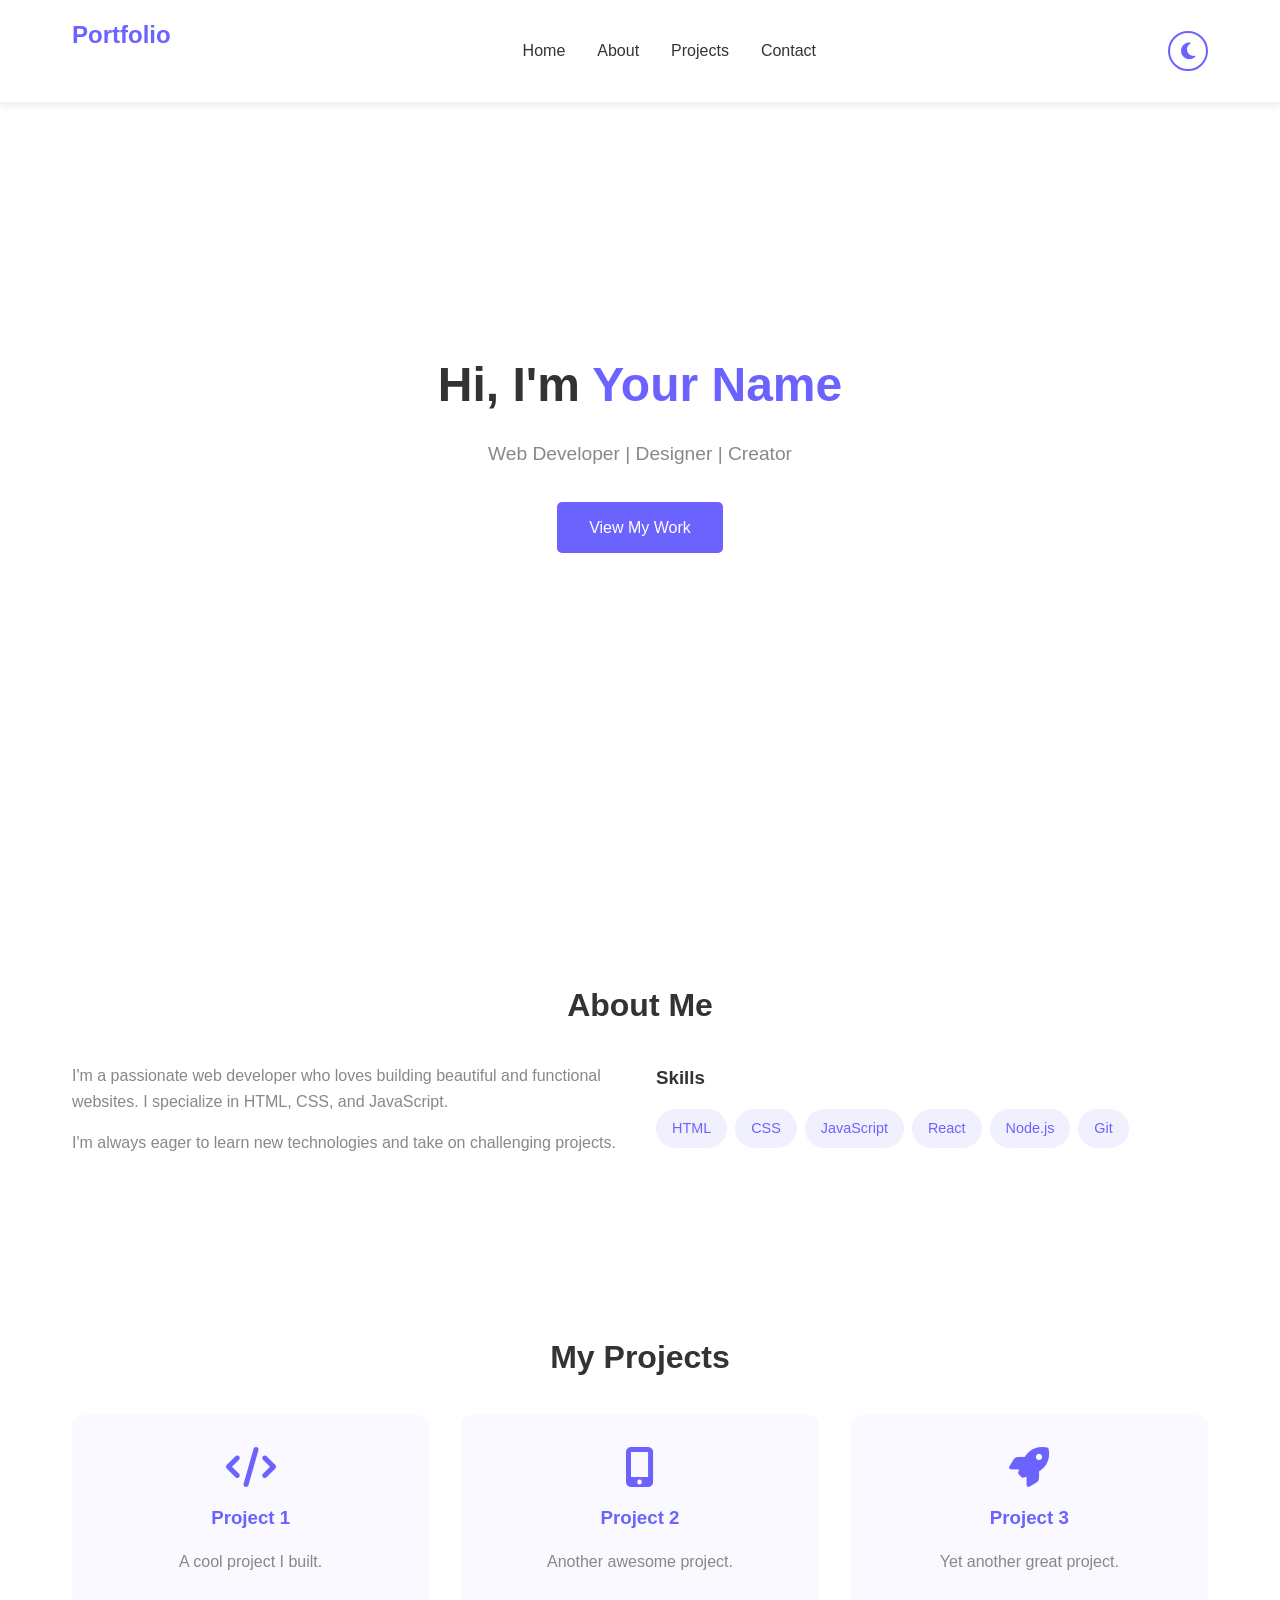
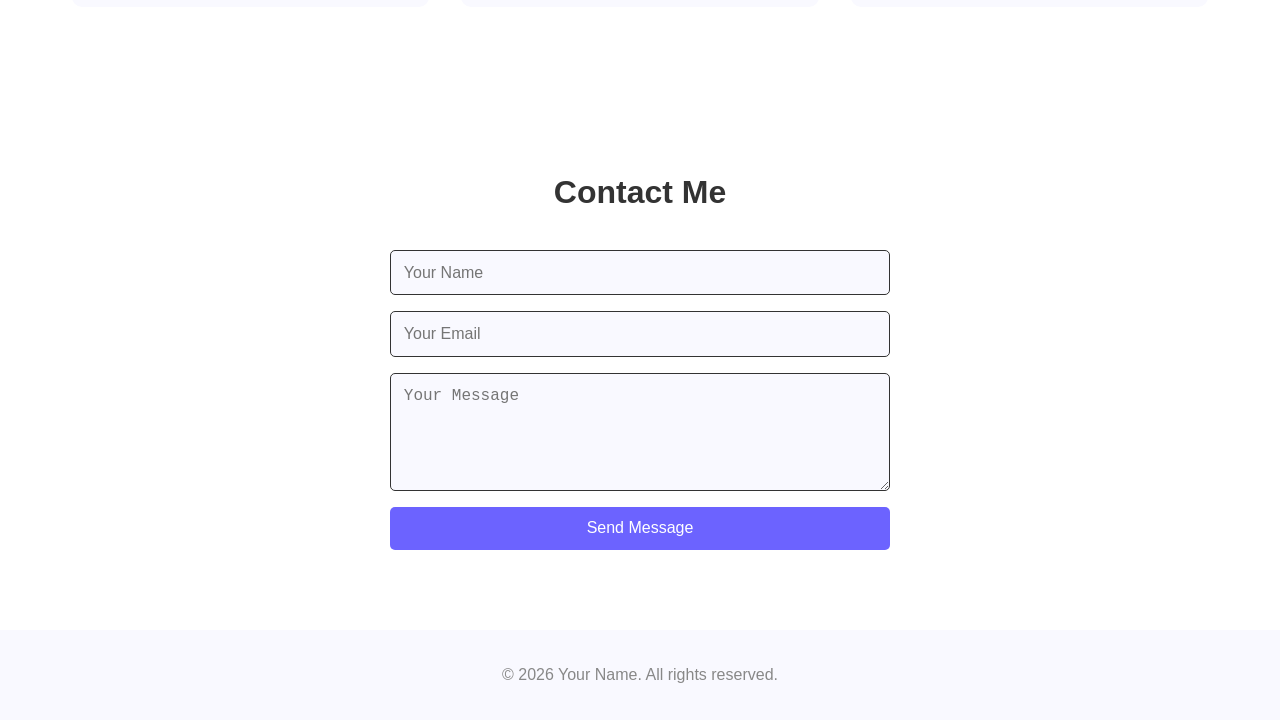
==== index.html @ 7c06d0ae "upgrade: dark mode, animations, modern UI" ====
<!DOCTYPE html>
<html lang="en">
<head>
  <meta charset="UTF-8">
  <meta name="viewport" content="width=device-width, initial-scale=1.0">
  <title>Portfolio</title>
  <link rel="stylesheet" href="style.css">
  <link rel="stylesheet" href="https://cdnjs.cloudflare.com/ajax/libs/font-awesome/6.5.1/css/all.min.css">
</head>
<body>
  <header>
    <nav>
      <h2 class="logo">Portfolio</h2>
      <ul class="nav-links">
        <li><a href="#home">Home</a></li>
        <li><a href="#about">About</a></li>
        <li><a href="#projects">Projects</a></li>
        <li><a href="#contact">Contact</a></li>
      </ul>
      <button id="theme-toggle" class="theme-btn"><i class="fas fa-moon"></i></button>
    </nav>
  </header>

  <section id="home" class="hero reveal">
    <div class="hero-content">
      <h1>Hi, I'm <span class="highlight">Your Name</span></h1>
      <p>Web Developer | Designer | Creator</p>
      <a href="#projects" class="btn">View My Work</a>
    </div>
  </section>

  <section id="about" class="about reveal">
    <h2>About Me</h2>
    <div class="about-content">
      <div class="about-text">
        <p>I'm a passionate web developer who loves building beautiful and functional websites. I specialize in HTML, CSS, and JavaScript.</p>
        <p>I'm always eager to learn new technologies and take on challenging projects.</p>
      </div>
      <div class="skills">
        <h3>Skills</h3>
        <div class="skill-tags">
          <span>HTML</span>
          <span>CSS</span>
          <span>JavaScript</span>
          <span>React</span>
          <span>Node.js</span>
          <span>Git</span>
        </div>
      </div>
    </div>
  </section>

  <section id="projects" class="projects reveal">
    <h2>My Projects</h2>
    <div class="project-grid">
      <div class="project-card reveal">
        <i class="fas fa-code project-icon"></i>
        <h3>Project 1</h3>
        <p>A cool project I built.</p>
      </div>
      <div class="project-card reveal">
        <i class="fas fa-mobile-alt project-icon"></i>
        <h3>Project 2</h3>
        <p>Another awesome project.</p>
      </div>
      <div class="project-card reveal">
        <i class="fas fa-rocket project-icon"></i>
        <h3>Project 3</h3>
        <p>Yet another great project.</p>
      </div>
    </div>
  </section>

  <section id="contact" class="contact reveal">
    <h2>Contact Me</h2>
    <form id="contact-form">
      <input type="text" placeholder="Your Name" required>
      <input type="email" placeholder="Your Email" required>
      <textarea placeholder="Your Message" rows="5" required></textarea>
      <button type="submit" class="btn">Send Message</button>
    </form>
  </section>

  <footer>
    <p>&copy; 2026 Your Name. All rights reserved.</p>
  </footer>

  <script src="script.js"></script>
</body>
</html>
---- style.css ----
* {
  margin: 0;
  padding: 0;
  box-sizing: border-box;
}

:root {
  --bg: #ffffff;
  --text: #333;
  --card: #f9f9ff;
  --nav-bg: #ffffff;
  --shadow: rgba(0,0,0,0.1);
  --tag-bg: #f0f0ff;
}

[data-theme="dark"] {
  --bg: #0f0f1a;
  --text: #e0e0e0;
  --card: #1a1a2e;
  --nav-bg: #1a1a2e;
  --shadow: rgba(0,0,0,0.4);
  --tag-bg: #2a2a4a;
}

html {
  scroll-behavior: smooth;
}

body {
  font-family: -apple-system, BlinkMacSystemFont, 'Segoe UI', Roboto, sans-serif;
  line-height: 1.6;
  color: var(--text);
  background: var(--bg);
  transition: background 0.3s, color 0.3s;
}

header {
  background: var(--nav-bg);
  box-shadow: 0 2px 10px var(--shadow);
  position: fixed;
  width: 100%;
  top: 0;
  z-index: 100;
  transition: background 0.3s;
}

nav {
  max-width: 1200px;
  margin: 0 auto;
  padding: 1rem 2rem;
  display: flex;
  justify-content: space-between;
  align-items: center;
}

.logo {
  font-size: 1.5rem;
  font-weight: bold;
  color: #6c63ff;
}

.nav-links {
  list-style: none;
  display: flex;
  gap: 2rem;
}

.nav-links a {
  text-decoration: none;
  color: var(--text);
  font-weight: 500;
  transition: color 0.3s;
}

.nav-links a:hover {
  color: #6c63ff;
}

.theme-btn {
  background: none;
  border: 2px solid #6c63ff;
  color: #6c63ff;
  width: 40px;
  height: 40px;
  border-radius: 50%;
  cursor: pointer;
  font-size: 1.2rem;
  display: flex;
  align-items: center;
  justify-content: center;
  transition: 0.3s;
}

.theme-btn:hover {
  background: #6c63ff;
  color: #fff;
}

section {
  padding: 5rem 2rem;
  max-width: 1200px;
  margin: 0 auto;
}

.hero {
  min-height: 100vh;
  display: flex;
  align-items: center;
  justify-content: center;
  text-align: center;
  padding-top: 5rem;
}

.hero-content h1 {
  font-size: 3rem;
  margin-bottom: 1rem;
}

.highlight {
  color: #6c63ff;
}

.typing {
  border-right: 2px solid #6c63ff;
  white-space: nowrap;
  overflow: hidden;
  animation: blink 0.8s step-end infinite;
}

@keyframes blink {
  50% { border-color: transparent; }
}

.hero-content p {
  font-size: 1.2rem;
  color: #888;
  margin-bottom: 2rem;
}

.btn {
  display: inline-block;
  padding: 0.8rem 2rem;
  background: #6c63ff;
  color: #fff;
  text-decoration: none;
  border-radius: 5px;
  border: none;
  cursor: pointer;
  font-size: 1rem;
  transition: transform 0.3s, box-shadow 0.3s;
}

.btn:hover {
  background: #5a52d5;
  transform: translateY(-2px);
  box-shadow: 0 5px 15px rgba(108, 99, 255, 0.4);
}

h2 {
  font-size: 2rem;
  margin-bottom: 2rem;
  text-align: center;
}

.about-content {
  display: grid;
  grid-template-columns: 1fr 1fr;
  gap: 2rem;
  align-items: start;
}

.about-text p {
  margin-bottom: 1rem;
  color: #888;
}

.skill-tags {
  display: flex;
  flex-wrap: wrap;
  gap: 0.5rem;
  margin-top: 1rem;
}

.skill-tags span {
  background: var(--tag-bg);
  color: #6c63ff;
  padding: 0.5rem 1rem;
  border-radius: 20px;
  font-size: 0.9rem;
  transition: transform 0.3s;
}

.skill-tags span:hover {
  transform: scale(1.1);
}

.project-grid {
  display: grid;
  grid-template-columns: repeat(auto-fit, minmax(300px, 1fr));
  gap: 2rem;
}

.project-card {
  background: var(--card);
  padding: 2rem;
  border-radius: 10px;
  text-align: center;
  transition: transform 0.3s, box-shadow 0.3s, background 0.3s;
}

.project-card:hover {
  transform: translateY(-10px);
  box-shadow: 0 10px 30px var(--shadow);
}

.project-icon {
  font-size: 2.5rem;
  color: #6c63ff;
  margin-bottom: 1rem;
}

.project-card h3 {
  margin-bottom: 1rem;
  color: #6c63ff;
}

.project-card p {
  color: #888;
}

.contact form {
  max-width: 500px;
  margin: 0 auto;
  display: flex;
  flex-direction: column;
  gap: 1rem;
}

.contact input,
.contact textarea {
  padding: 0.8rem;
  border: 1px solid #333;
  border-radius: 5px;
  font-size: 1rem;
  background: var(--card);
  color: var(--text);
  transition: border-color 0.3s, background 0.3s, color 0.3s;
}

.contact input:focus,
.contact textarea:focus {
  outline: none;
  border-color: #6c63ff;
}

footer {
  text-align: center;
  padding: 2rem;
  background: var(--card);
  color: #888;
  transition: background 0.3s, color 0.3s;
}

.reveal {
  opacity: 0;
  transform: translateY(30px);
  transition: opacity 0.6s ease, transform 0.6s ease;
}

.reveal.active {
  opacity: 1;
  transform: translateY(0);
}

@media (max-width: 768px) {
  .about-content {
    grid-template-columns: 1fr;
  }

  .hero-content h1 {
    font-size: 2rem;
  }

  .nav-links {
    gap: 1rem;
  }
}
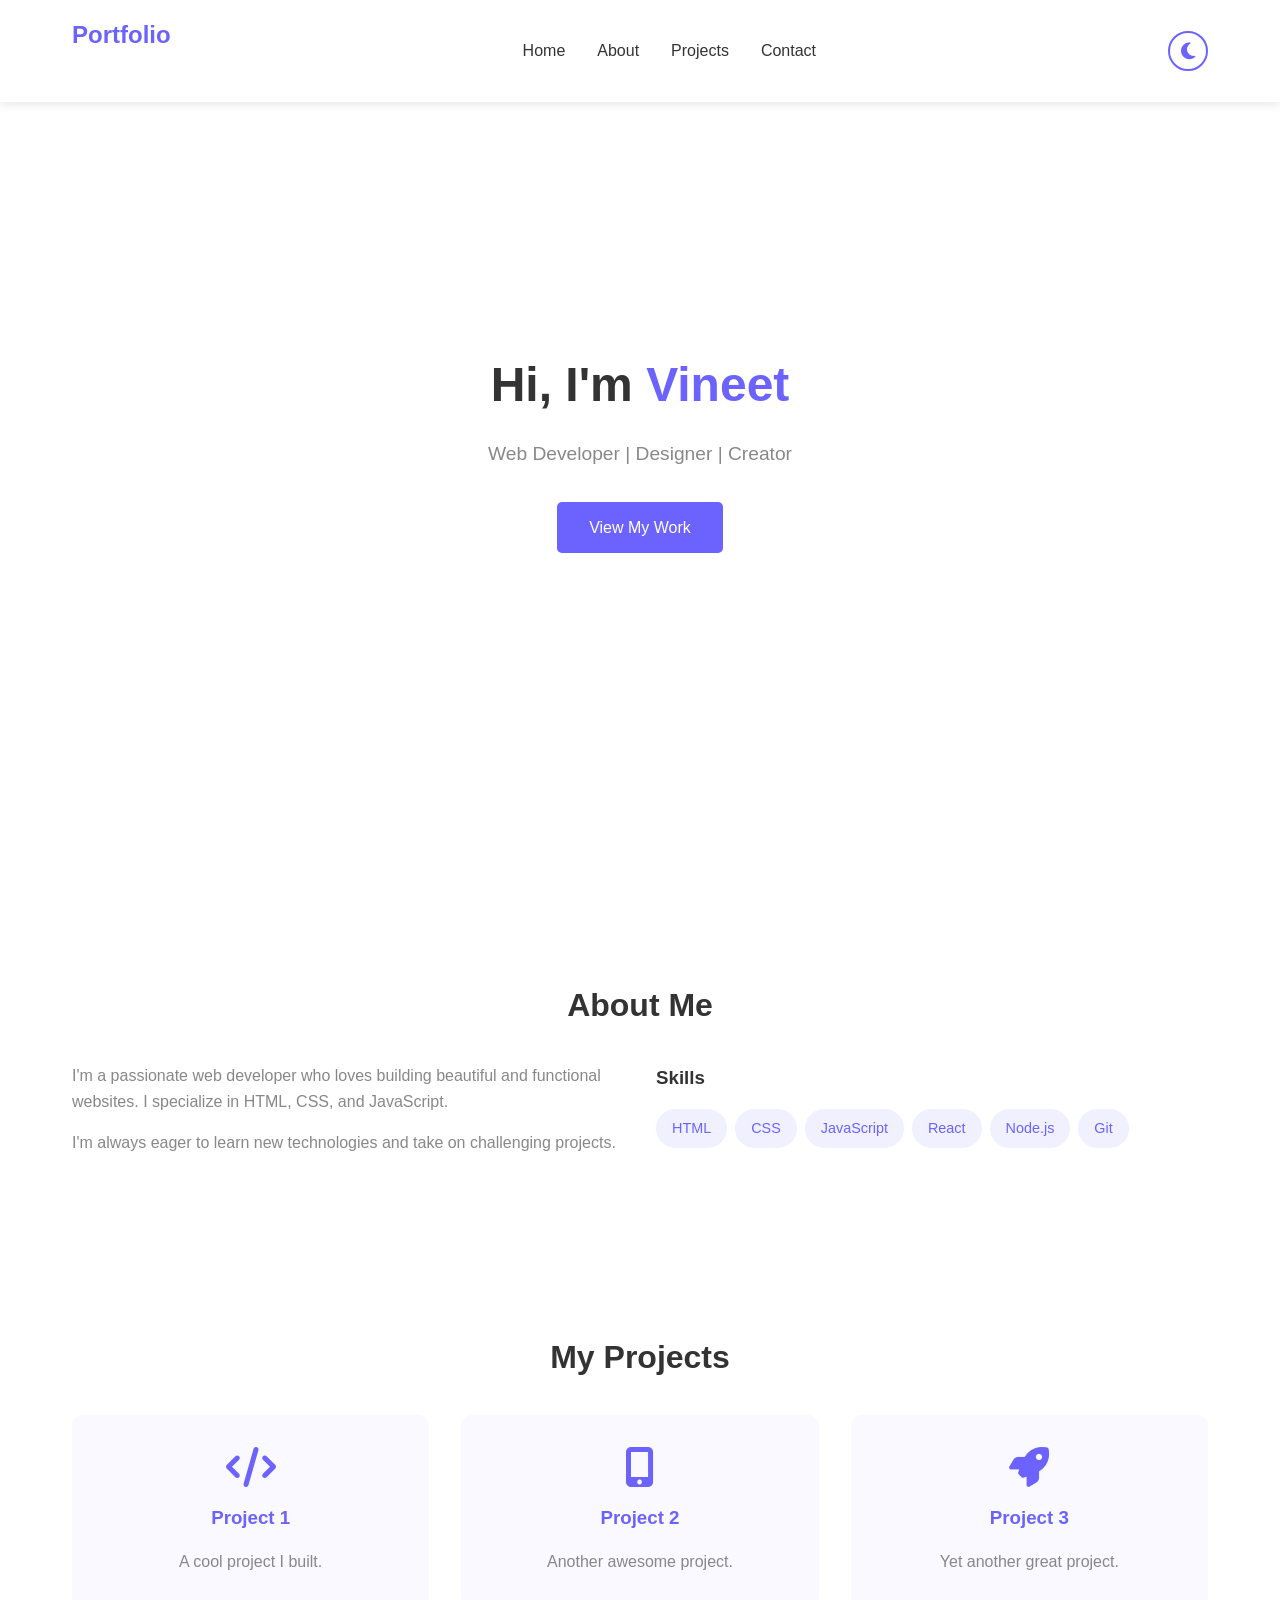
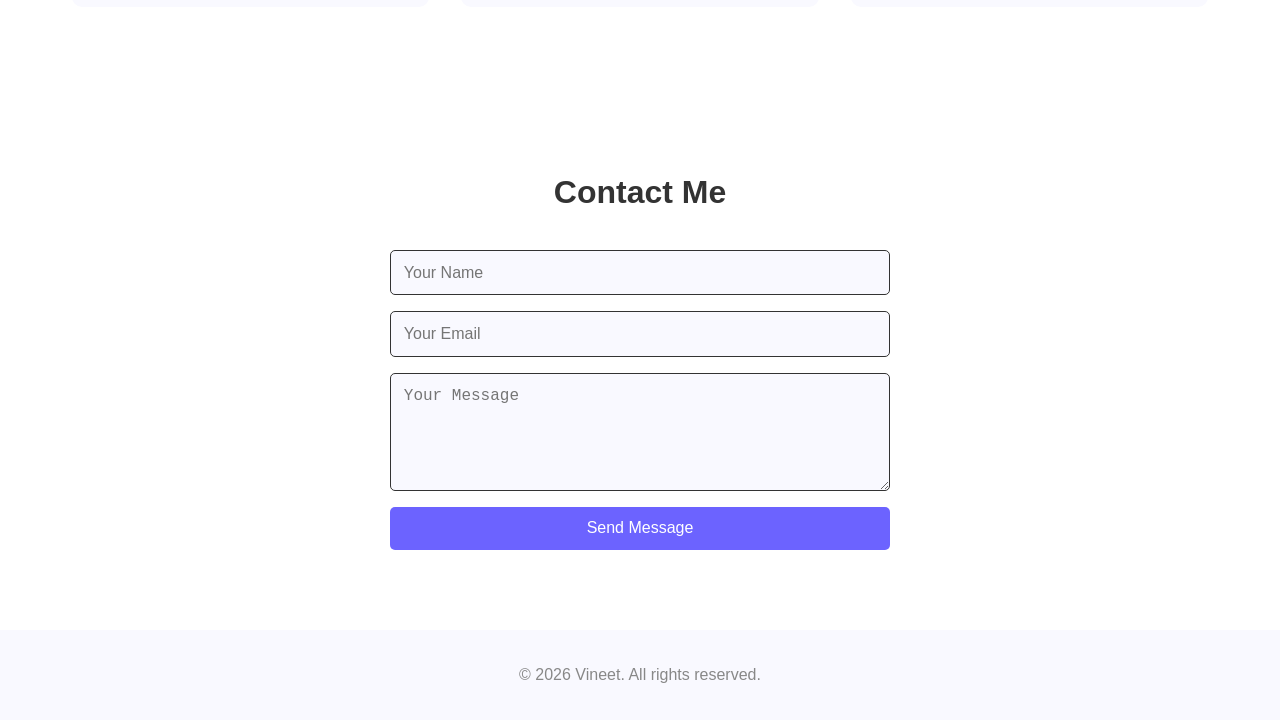
==== commit ea2951db: "add owner name Vineet" ====
--- a/index.html
+++ b/index.html
@@ -23,7 +23,7 @@
 
   <section id="home" class="hero reveal">
     <div class="hero-content">
-      <h1>Hi, I'm <span class="highlight">Your Name</span></h1>
+      <h1>Hi, I'm <span class="highlight">Vineet</span></h1>
       <p>Web Developer | Designer | Creator</p>
       <a href="#projects" class="btn">View My Work</a>
     </div>
@@ -82,7 +82,7 @@
   </section>
 
   <footer>
-    <p>&copy; 2026 Your Name. All rights reserved.</p>
+    <p>&copy; 2026 Vineet. All rights reserved.</p>
   </footer>
 
   <script src="script.js"></script>
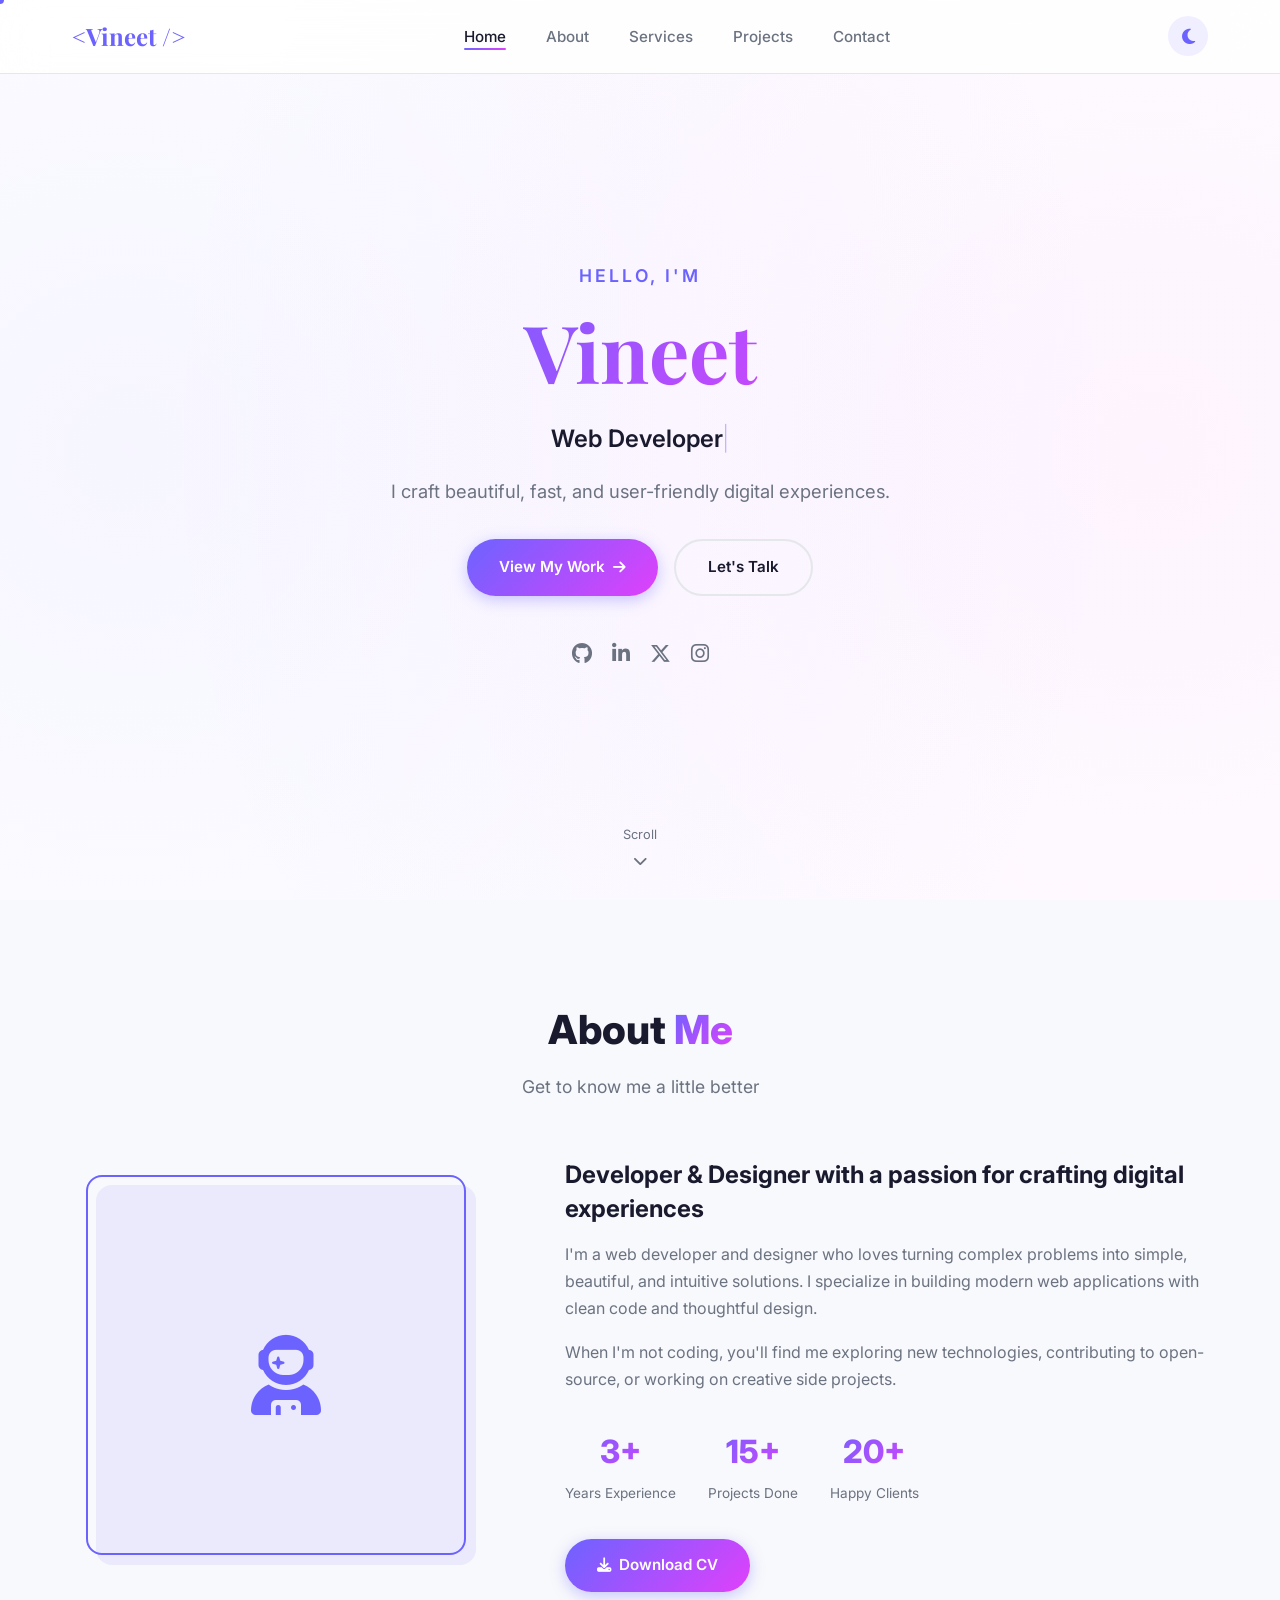
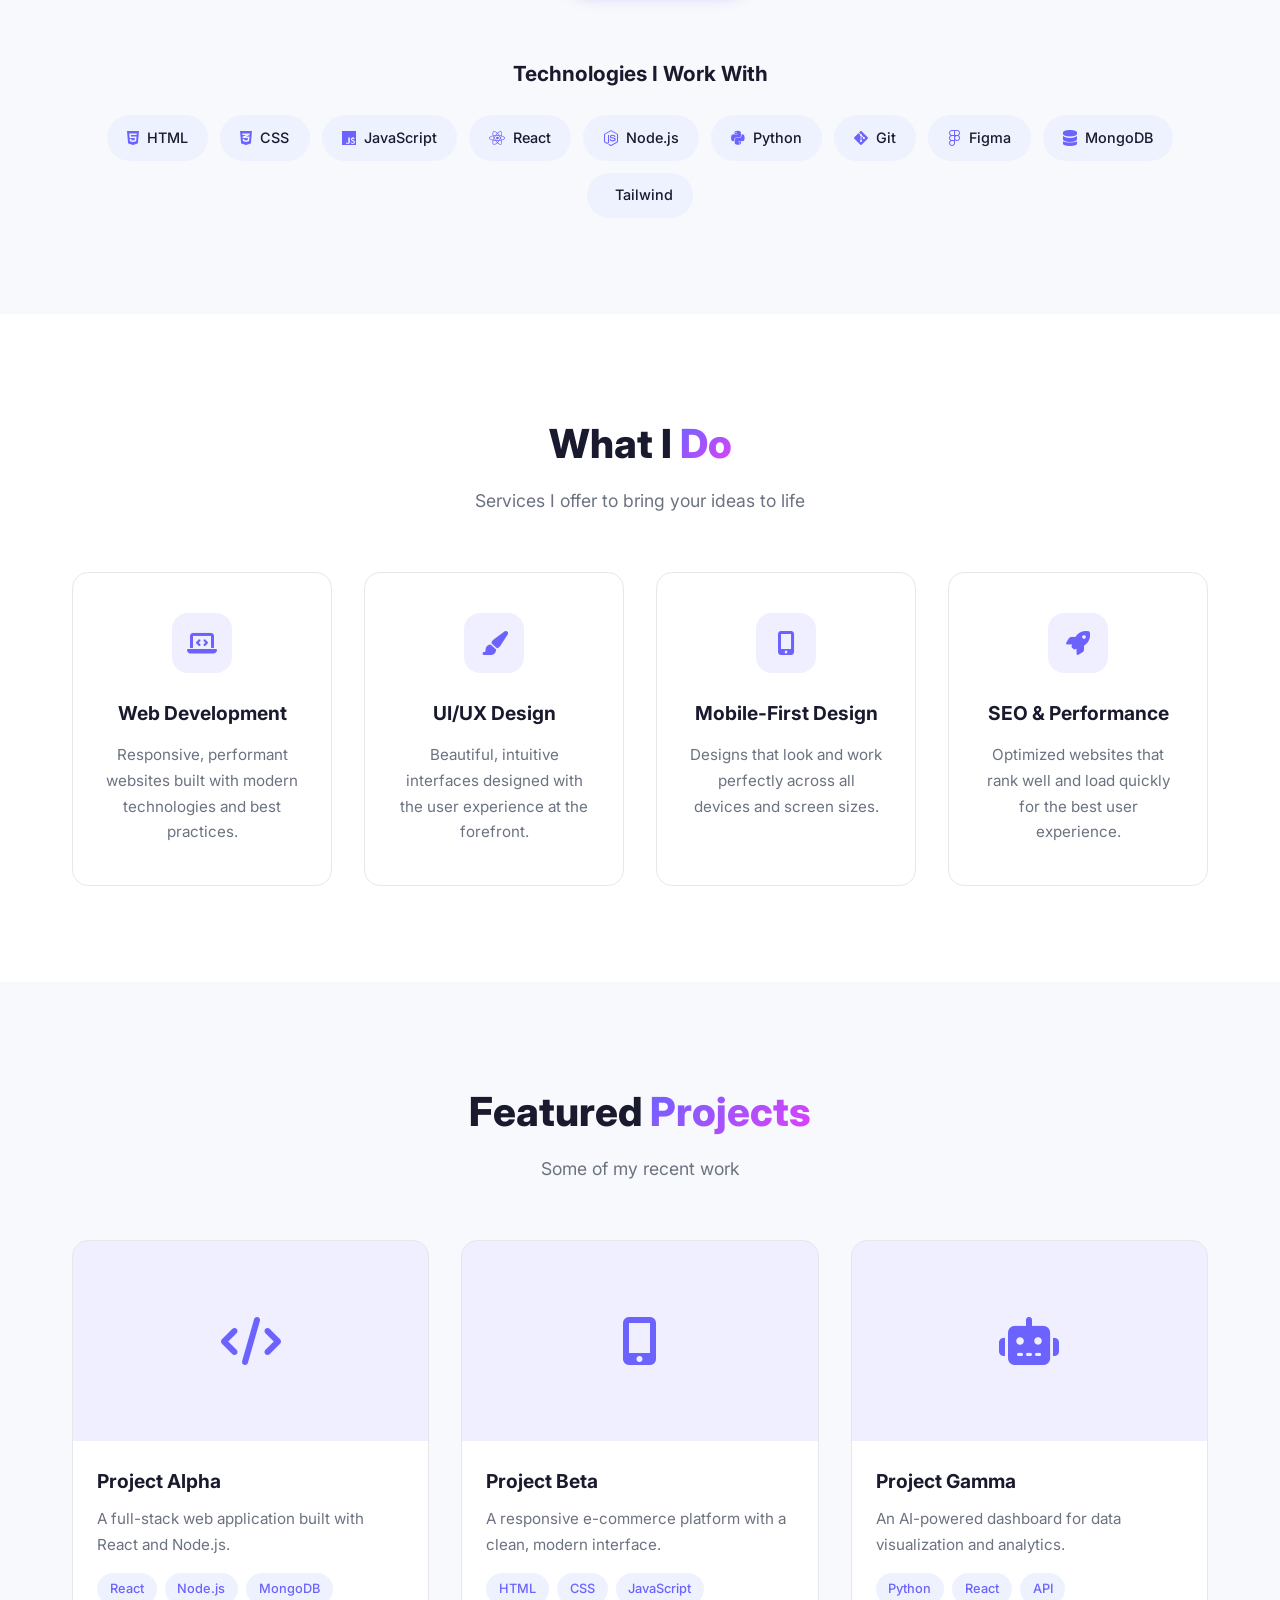
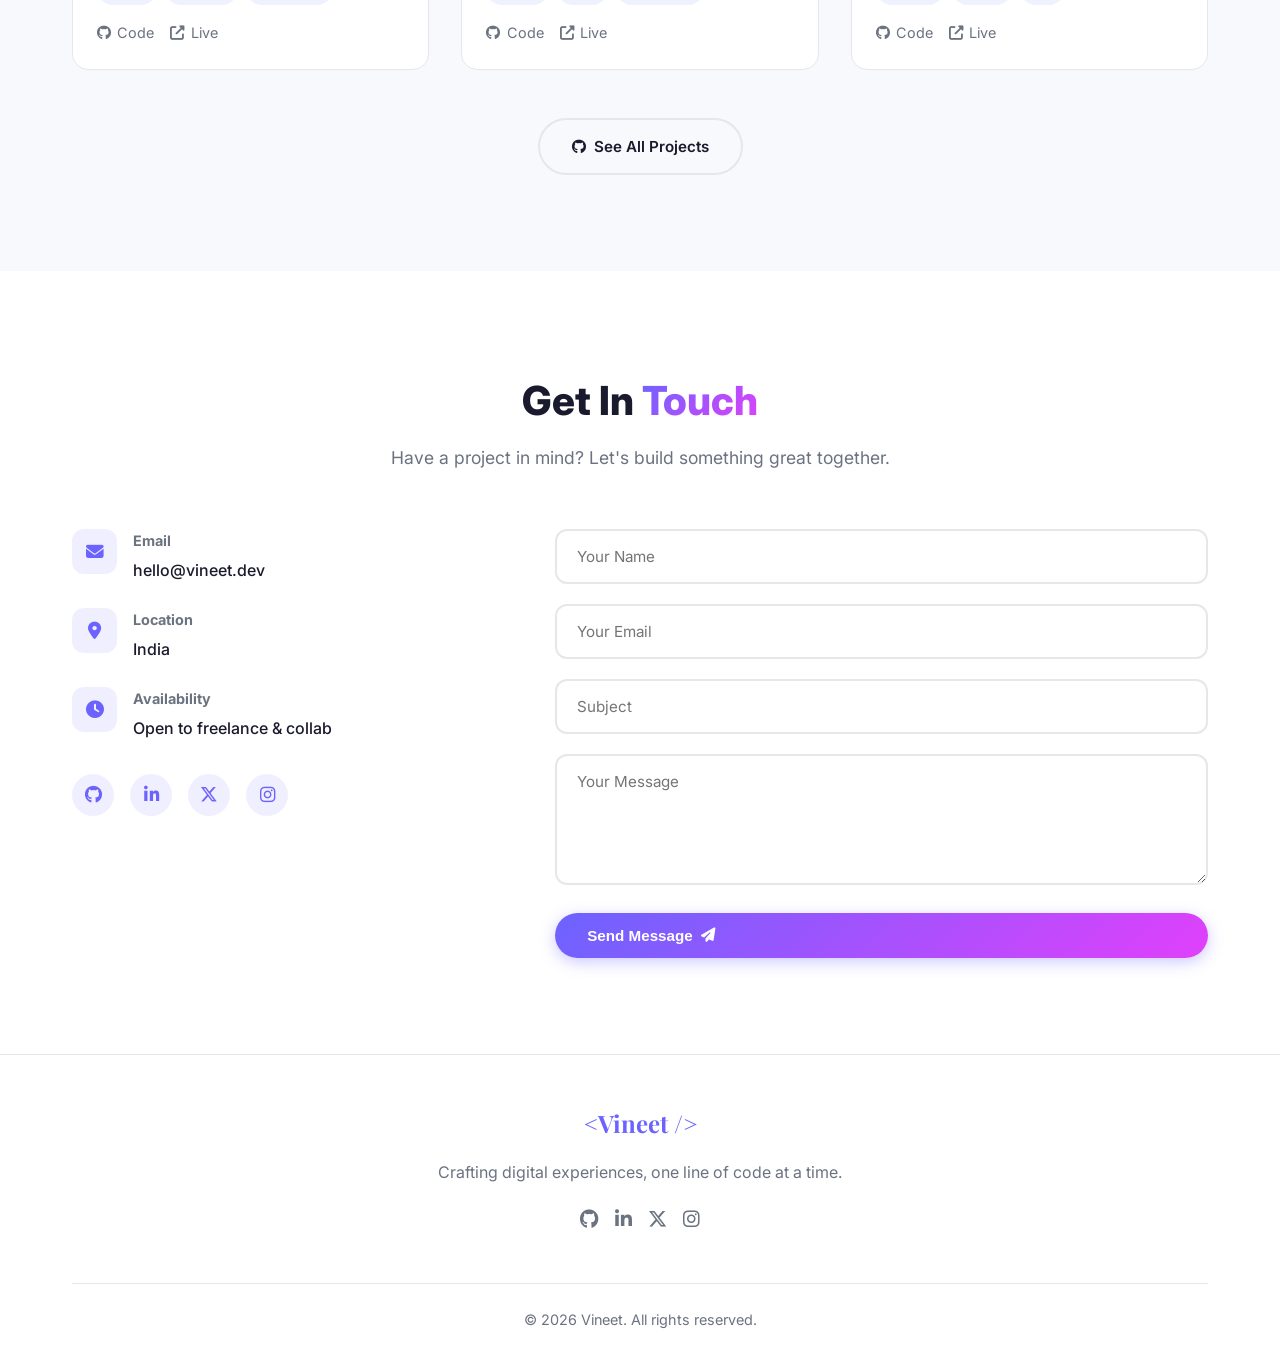
==== commit 5b369952: "Professional portfolio redesign with dark mode, animations, services section, and contact form" ====
--- a/index.html
+++ b/index.html
@@ -3,88 +3,280 @@
 <head>
   <meta charset="UTF-8">
   <meta name="viewport" content="width=device-width, initial-scale=1.0">
-  <title>Portfolio</title>
+  <meta name="description" content="Vineet — Web Developer & Designer. Crafting beautiful, functional digital experiences.">
+  <meta property="og:title" content="Vineet | Web Developer & Designer">
+  <meta property="og:description" content="Crafting beautiful, functional digital experiences.">
+  <meta property="og:type" content="website">
+  <meta name="theme-color" content="#6c63ff">
+  <title>Vineet | Web Developer & Designer</title>
+  <link rel="preconnect" href="https://fonts.googleapis.com">
+  <link rel="preconnect" href="https://fonts.gstatic.com" crossorigin>
+  <link href="https://fonts.googleapis.com/css2?family=Inter:wght@300;400;500;600;700;800&family=Playfair+Display:wght@700&display=swap" rel="stylesheet">
+  <link rel="stylesheet" href="https://cdnjs.cloudflare.com/ajax/libs/font-awesome/6.5.1/css/all.min.css">
   <link rel="stylesheet" href="style.css">
-  <link rel="stylesheet" href="https://cdnjs.cloudflare.com/ajax/libs/font-awesome/6.5.1/css/all.min.css">
 </head>
 <body>
+  <div id="cursor"></div>
+
   <header>
     <nav>
-      <h2 class="logo">Portfolio</h2>
-      <ul class="nav-links">
-        <li><a href="#home">Home</a></li>
+      <a href="#home" class="logo">&lt;Vineet /&gt;</a>
+      <ul class="nav-links" id="nav-links">
+        <li><a href="#home" class="active">Home</a></li>
         <li><a href="#about">About</a></li>
+        <li><a href="#services">Services</a></li>
         <li><a href="#projects">Projects</a></li>
         <li><a href="#contact">Contact</a></li>
       </ul>
-      <button id="theme-toggle" class="theme-btn"><i class="fas fa-moon"></i></button>
+      <div class="nav-actions">
+        <button id="theme-toggle" class="theme-btn" aria-label="Toggle theme"><i class="fas fa-moon"></i></button>
+        <button class="hamburger" id="hamburger" aria-label="Menu"><span></span><span></span><span></span></button>
+      </div>
     </nav>
   </header>
 
-  <section id="home" class="hero reveal">
+  <section id="home" class="hero">
     <div class="hero-content">
-      <h1>Hi, I'm <span class="highlight">Vineet</span></h1>
-      <p>Web Developer | Designer | Creator</p>
-      <a href="#projects" class="btn">View My Work</a>
-    </div>
-  </section>
-
-  <section id="about" class="about reveal">
-    <h2>About Me</h2>
-    <div class="about-content">
-      <div class="about-text">
-        <p>I'm a passionate web developer who loves building beautiful and functional websites. I specialize in HTML, CSS, and JavaScript.</p>
-        <p>I'm always eager to learn new technologies and take on challenging projects.</p>
+      <p class="hero-greeting">Hello, I'm</p>
+      <h1>Vineet</h1>
+      <p class="hero-role"><span class="typed-text"></span><span class="cursor-blink">|</span></p>
+      <p class="hero-desc">I craft beautiful, fast, and user-friendly digital experiences.</p>
+      <div class="hero-btns">
+        <a href="#projects" class="btn primary">View My Work <i class="fas fa-arrow-right"></i></a>
+        <a href="#contact" class="btn outline">Let's Talk</a>
+      </div>
+      <div class="hero-social">
+        <a href="https://github.com/iminfinity583-cmyk" target="_blank" rel="noopener" aria-label="GitHub"><i class="fab fa-github"></i></a>
+        <a href="#" target="_blank" rel="noopener" aria-label="LinkedIn"><i class="fab fa-linkedin-in"></i></a>
+        <a href="#" target="_blank" rel="noopener" aria-label="Twitter"><i class="fab fa-x-twitter"></i></a>
+        <a href="#" target="_blank" rel="noopener" aria-label="Instagram"><i class="fab fa-instagram"></i></a>
+      </div>
+    </div>
+    <div class="hero-scroll">
+      <span>Scroll</span>
+      <i class="fas fa-chevron-down"></i>
+    </div>
+  </section>
+
+  <section id="about" class="about">
+    <div class="container">
+      <h2 class="section-title">About <span class="gradient-text">Me</span></h2>
+      <p class="section-subtitle">Get to know me a little better</p>
+      <div class="about-grid">
+        <div class="about-image">
+          <div class="about-image-wrapper">
+            <div class="about-image-placeholder">
+              <i class="fas fa-user-astronaut"></i>
+            </div>
+          </div>
+        </div>
+        <div class="about-content">
+          <h3>Developer & Designer with a passion for crafting digital experiences</h3>
+          <p>I'm a web developer and designer who loves turning complex problems into simple, beautiful, and intuitive solutions. I specialize in building modern web applications with clean code and thoughtful design.</p>
+          <p>When I'm not coding, you'll find me exploring new technologies, contributing to open-source, or working on creative side projects.</p>
+          <div class="about-stats">
+            <div class="stat">
+              <span class="stat-number" data-count="3">0</span>
+              <span class="stat-label">Years Experience</span>
+            </div>
+            <div class="stat">
+              <span class="stat-number" data-count="15">0</span>
+              <span class="stat-label">Projects Done</span>
+            </div>
+            <div class="stat">
+              <span class="stat-number" data-count="20">0</span>
+              <span class="stat-label">Happy Clients</span>
+            </div>
+          </div>
+          <a href="#" class="btn primary"><i class="fas fa-download"></i> Download CV</a>
+        </div>
       </div>
       <div class="skills">
-        <h3>Skills</h3>
+        <h3>Technologies I Work With</h3>
         <div class="skill-tags">
-          <span>HTML</span>
-          <span>CSS</span>
-          <span>JavaScript</span>
-          <span>React</span>
-          <span>Node.js</span>
-          <span>Git</span>
-        </div>
-      </div>
-    </div>
-  </section>
-
-  <section id="projects" class="projects reveal">
-    <h2>My Projects</h2>
-    <div class="project-grid">
-      <div class="project-card reveal">
-        <i class="fas fa-code project-icon"></i>
-        <h3>Project 1</h3>
-        <p>A cool project I built.</p>
-      </div>
-      <div class="project-card reveal">
-        <i class="fas fa-mobile-alt project-icon"></i>
-        <h3>Project 2</h3>
-        <p>Another awesome project.</p>
-      </div>
-      <div class="project-card reveal">
-        <i class="fas fa-rocket project-icon"></i>
-        <h3>Project 3</h3>
-        <p>Yet another great project.</p>
-      </div>
-    </div>
-  </section>
-
-  <section id="contact" class="contact reveal">
-    <h2>Contact Me</h2>
-    <form id="contact-form">
-      <input type="text" placeholder="Your Name" required>
-      <input type="email" placeholder="Your Email" required>
-      <textarea placeholder="Your Message" rows="5" required></textarea>
-      <button type="submit" class="btn">Send Message</button>
-    </form>
+          <span><i class="fab fa-html5"></i> HTML</span>
+          <span><i class="fab fa-css3-alt"></i> CSS</span>
+          <span><i class="fab fa-js"></i> JavaScript</span>
+          <span><i class="fab fa-react"></i> React</span>
+          <span><i class="fab fa-node-js"></i> Node.js</span>
+          <span><i class="fab fa-python"></i> Python</span>
+          <span><i class="fab fa-git-alt"></i> Git</span>
+          <span><i class="fab fa-figma"></i> Figma</span>
+          <span><i class="fas fa-database"></i> MongoDB</span>
+          <span><i class="fab fa-tailwindcss"></i> Tailwind</span>
+        </div>
+      </div>
+    </div>
+  </section>
+
+  <section id="services" class="services">
+    <div class="container">
+      <h2 class="section-title">What I <span class="gradient-text">Do</span></h2>
+      <p class="section-subtitle">Services I offer to bring your ideas to life</p>
+      <div class="services-grid">
+        <div class="service-card">
+          <div class="service-icon"><i class="fas fa-laptop-code"></i></div>
+          <h3>Web Development</h3>
+          <p>Responsive, performant websites built with modern technologies and best practices.</p>
+        </div>
+        <div class="service-card">
+          <div class="service-icon"><i class="fas fa-paint-brush"></i></div>
+          <h3>UI/UX Design</h3>
+          <p>Beautiful, intuitive interfaces designed with the user experience at the forefront.</p>
+        </div>
+        <div class="service-card">
+          <div class="service-icon"><i class="fas fa-mobile-alt"></i></div>
+          <h3>Mobile-First Design</h3>
+          <p>Designs that look and work perfectly across all devices and screen sizes.</p>
+        </div>
+        <div class="service-card">
+          <div class="service-icon"><i class="fas fa-rocket"></i></div>
+          <h3>SEO & Performance</h3>
+          <p>Optimized websites that rank well and load quickly for the best user experience.</p>
+        </div>
+      </div>
+    </div>
+  </section>
+
+  <section id="projects" class="projects">
+    <div class="container">
+      <h2 class="section-title">Featured <span class="gradient-text">Projects</span></h2>
+      <p class="section-subtitle">Some of my recent work</p>
+      <div class="project-grid">
+        <div class="project-card">
+          <div class="project-image">
+            <i class="fas fa-code project-icon"></i>
+          </div>
+          <div class="project-info">
+            <h3>Project Alpha</h3>
+            <p>A full-stack web application built with React and Node.js.</p>
+            <div class="project-tags">
+              <span>React</span>
+              <span>Node.js</span>
+              <span>MongoDB</span>
+            </div>
+            <div class="project-links">
+              <a href="#" aria-label="View code"><i class="fab fa-github"></i> Code</a>
+              <a href="#" aria-label="Live demo"><i class="fas fa-external-link-alt"></i> Live</a>
+            </div>
+          </div>
+        </div>
+        <div class="project-card">
+          <div class="project-image">
+            <i class="fas fa-mobile-alt project-icon"></i>
+          </div>
+          <div class="project-info">
+            <h3>Project Beta</h3>
+            <p>A responsive e-commerce platform with a clean, modern interface.</p>
+            <div class="project-tags">
+              <span>HTML</span>
+              <span>CSS</span>
+              <span>JavaScript</span>
+            </div>
+            <div class="project-links">
+              <a href="#" aria-label="View code"><i class="fab fa-github"></i> Code</a>
+              <a href="#" aria-label="Live demo"><i class="fas fa-external-link-alt"></i> Live</a>
+            </div>
+          </div>
+        </div>
+        <div class="project-card">
+          <div class="project-image">
+            <i class="fas fa-robot project-icon"></i>
+          </div>
+          <div class="project-info">
+            <h3>Project Gamma</h3>
+            <p>An AI-powered dashboard for data visualization and analytics.</p>
+            <div class="project-tags">
+              <span>Python</span>
+              <span>React</span>
+              <span>API</span>
+            </div>
+            <div class="project-links">
+              <a href="#" aria-label="View code"><i class="fab fa-github"></i> Code</a>
+              <a href="#" aria-label="Live demo"><i class="fas fa-external-link-alt"></i> Live</a>
+            </div>
+          </div>
+        </div>
+      </div>
+      <div class="projects-more">
+        <a href="https://github.com/iminfinity583-cmyk" target="_blank" rel="noopener" class="btn outline"><i class="fab fa-github"></i> See All Projects</a>
+      </div>
+    </div>
+  </section>
+
+  <section id="contact" class="contact">
+    <div class="container">
+      <h2 class="section-title">Get In <span class="gradient-text">Touch</span></h2>
+      <p class="section-subtitle">Have a project in mind? Let's build something great together.</p>
+      <div class="contact-grid">
+        <div class="contact-info">
+          <div class="contact-item">
+            <i class="fas fa-envelope"></i>
+            <div>
+              <h4>Email</h4>
+              <a href="mailto:hello@vineet.dev">hello@vineet.dev</a>
+            </div>
+          </div>
+          <div class="contact-item">
+            <i class="fas fa-map-marker-alt"></i>
+            <div>
+              <h4>Location</h4>
+              <p>India</p>
+            </div>
+          </div>
+          <div class="contact-item">
+            <i class="fas fa-clock"></i>
+            <div>
+              <h4>Availability</h4>
+              <p>Open to freelance & collab</p>
+            </div>
+          </div>
+          <div class="contact-social">
+            <a href="https://github.com/iminfinity583-cmyk" target="_blank" rel="noopener" aria-label="GitHub"><i class="fab fa-github"></i></a>
+            <a href="#" target="_blank" rel="noopener" aria-label="LinkedIn"><i class="fab fa-linkedin-in"></i></a>
+            <a href="#" target="_blank" rel="noopener" aria-label="Twitter"><i class="fab fa-x-twitter"></i></a>
+            <a href="#" target="_blank" rel="noopener" aria-label="Instagram"><i class="fab fa-instagram"></i></a>
+          </div>
+        </div>
+        <form id="contact-form" action="https://formspree.io/f/xpzgbkpd" method="POST">
+          <div class="form-group">
+            <input type="text" name="name" placeholder="Your Name" required>
+          </div>
+          <div class="form-group">
+            <input type="email" name="email" placeholder="Your Email" required>
+          </div>
+          <div class="form-group">
+            <input type="text" name="subject" placeholder="Subject">
+          </div>
+          <div class="form-group">
+            <textarea name="message" placeholder="Your Message" rows="5" required></textarea>
+          </div>
+          <button type="submit" class="btn primary">Send Message <i class="fas fa-paper-plane"></i></button>
+        </form>
+      </div>
+    </div>
   </section>
 
   <footer>
-    <p>&copy; 2026 Vineet. All rights reserved.</p>
+    <div class="container">
+      <div class="footer-content">
+        <a href="#home" class="logo">&lt;Vineet /&gt;</a>
+        <p>Crafting digital experiences, one line of code at a time.</p>
+        <div class="footer-social">
+          <a href="https://github.com/iminfinity583-cmyk" target="_blank" rel="noopener" aria-label="GitHub"><i class="fab fa-github"></i></a>
+          <a href="#" target="_blank" rel="noopener" aria-label="LinkedIn"><i class="fab fa-linkedin-in"></i></a>
+          <a href="#" target="_blank" rel="noopener" aria-label="Twitter"><i class="fab fa-x-twitter"></i></a>
+          <a href="#" target="_blank" rel="noopener" aria-label="Instagram"><i class="fab fa-instagram"></i></a>
+        </div>
+      </div>
+      <div class="footer-bottom">
+        <p>&copy; 2026 Vineet. All rights reserved.</p>
+      </div>
+    </div>
   </footer>
+
+  <button id="back-to-top" aria-label="Back to top"><i class="fas fa-arrow-up"></i></button>
 
   <script src="script.js"></script>
 </body>
-</html>+</html>
--- a/style.css
+++ b/style.css
@@ -6,42 +6,92 @@
 
 :root {
   --bg: #ffffff;
-  --text: #333;
-  --card: #f9f9ff;
-  --nav-bg: #ffffff;
-  --shadow: rgba(0,0,0,0.1);
-  --tag-bg: #f0f0ff;
+  --bg-alt: #f8f9fc;
+  --text: #1a1a2e;
+  --text-light: #6b7280;
+  --card: #ffffff;
+  --card-border: #e5e7eb;
+  --nav-bg: rgba(255, 255, 255, 0.85);
+  --shadow: rgba(0, 0, 0, 0.08);
+  --shadow-lg: rgba(0, 0, 0, 0.12);
+  --tag-bg: #eef2ff;
+  --primary: #6c63ff;
+  --primary-dark: #5a52d5;
+  --primary-light: rgba(108, 99, 255, 0.1);
+  --gradient: linear-gradient(135deg, #6c63ff, #e040fb);
+  --gradient-2: linear-gradient(135deg, #667eea 0%, #764ba2 100%);
+  --radius: 16px;
+  --radius-sm: 8px;
+  --transition: 0.3s cubic-bezier(0.4, 0, 0.2, 1);
 }
 
 [data-theme="dark"] {
-  --bg: #0f0f1a;
-  --text: #e0e0e0;
-  --card: #1a1a2e;
-  --nav-bg: #1a1a2e;
-  --shadow: rgba(0,0,0,0.4);
-  --tag-bg: #2a2a4a;
+  --bg: #0a0a1a;
+  --bg-alt: #0f0f2a;
+  --text: #e4e4f0;
+  --text-light: #9ca3af;
+  --card: #151530;
+  --card-border: #2a2a4a;
+  --nav-bg: rgba(10, 10, 26, 0.9);
+  --shadow: rgba(0, 0, 0, 0.3);
+  --shadow-lg: rgba(0, 0, 0, 0.5);
+  --tag-bg: #1a1a3e;
+  --primary-light: rgba(108, 99, 255, 0.15);
 }
 
 html {
   scroll-behavior: smooth;
+  scroll-padding-top: 80px;
 }
 
 body {
-  font-family: -apple-system, BlinkMacSystemFont, 'Segoe UI', Roboto, sans-serif;
-  line-height: 1.6;
+  font-family: 'Inter', -apple-system, BlinkMacSystemFont, sans-serif;
+  line-height: 1.7;
   color: var(--text);
   background: var(--bg);
-  transition: background 0.3s, color 0.3s;
-}
-
+  transition: background var(--transition), color var(--transition);
+  overflow-x: hidden;
+}
+
+body.no-scroll {
+  overflow: hidden;
+}
+
+.container {
+  max-width: 1200px;
+  margin: 0 auto;
+  padding: 0 2rem;
+}
+
+/* Custom cursor */
+#cursor {
+  width: 8px;
+  height: 8px;
+  background: var(--primary);
+  border-radius: 50%;
+  position: fixed;
+  pointer-events: none;
+  z-index: 9999;
+  transform: translate(-50%, -50%);
+  transition: width 0.2s, height 0.2s, background 0.2s;
+  display: none;
+}
+
+@media (hover: hover) {
+  #cursor { display: block; }
+}
+
+/* Header */
 header {
   background: var(--nav-bg);
-  box-shadow: 0 2px 10px var(--shadow);
+  backdrop-filter: blur(20px);
+  -webkit-backdrop-filter: blur(20px);
+  border-bottom: 1px solid var(--card-border);
   position: fixed;
   width: 100%;
   top: 0;
-  z-index: 100;
-  transition: background 0.3s;
+  z-index: 1000;
+  transition: background var(--transition), border-color var(--transition);
 }
 
 nav {
@@ -54,217 +104,809 @@
 }
 
 .logo {
+  font-family: 'Playfair Display', serif;
   font-size: 1.5rem;
-  font-weight: bold;
-  color: #6c63ff;
+  font-weight: 700;
+  color: var(--primary);
+  text-decoration: none;
+  transition: opacity var(--transition);
+}
+
+.logo:hover {
+  opacity: 0.8;
 }
 
 .nav-links {
   list-style: none;
   display: flex;
-  gap: 2rem;
+  gap: 2.5rem;
 }
 
 .nav-links a {
   text-decoration: none;
+  color: var(--text-light);
+  font-weight: 500;
+  font-size: 0.95rem;
+  position: relative;
+  transition: color var(--transition);
+}
+
+.nav-links a::after {
+  content: '';
+  position: absolute;
+  bottom: -4px;
+  left: 0;
+  width: 0;
+  height: 2px;
+  background: var(--gradient);
+  transition: width var(--transition);
+  border-radius: 1px;
+}
+
+.nav-links a:hover,
+.nav-links a.active {
   color: var(--text);
-  font-weight: 500;
-  transition: color 0.3s;
-}
-
-.nav-links a:hover {
-  color: #6c63ff;
+}
+
+.nav-links a:hover::after,
+.nav-links a.active::after {
+  width: 100%;
+}
+
+.nav-actions {
+  display: flex;
+  align-items: center;
+  gap: 0.75rem;
 }
 
 .theme-btn {
-  background: none;
-  border: 2px solid #6c63ff;
-  color: #6c63ff;
+  background: var(--primary-light);
+  border: none;
+  color: var(--primary);
   width: 40px;
   height: 40px;
   border-radius: 50%;
   cursor: pointer;
-  font-size: 1.2rem;
-  display: flex;
-  align-items: center;
-  justify-content: center;
-  transition: 0.3s;
+  font-size: 1.1rem;
+  display: flex;
+  align-items: center;
+  justify-content: center;
+  transition: background var(--transition), transform var(--transition);
 }
 
 .theme-btn:hover {
-  background: #6c63ff;
+  background: var(--primary);
   color: #fff;
-}
-
-section {
-  padding: 5rem 2rem;
-  max-width: 1200px;
-  margin: 0 auto;
-}
-
+  transform: rotate(30deg);
+}
+
+.hamburger {
+  display: none;
+  flex-direction: column;
+  gap: 5px;
+  background: none;
+  border: none;
+  cursor: pointer;
+  padding: 5px;
+}
+
+.hamburger span {
+  display: block;
+  width: 24px;
+  height: 2px;
+  background: var(--text);
+  border-radius: 2px;
+  transition: all var(--transition);
+}
+
+.hamburger.active span:nth-child(1) {
+  transform: rotate(45deg) translate(5px, 5px);
+}
+
+.hamburger.active span:nth-child(2) {
+  opacity: 0;
+}
+
+.hamburger.active span:nth-child(3) {
+  transform: rotate(-45deg) translate(5px, -5px);
+}
+
+/* Hero */
 .hero {
   min-height: 100vh;
   display: flex;
   align-items: center;
   justify-content: center;
   text-align: center;
-  padding-top: 5rem;
+  position: relative;
+  padding: 6rem 2rem 4rem;
+  background: var(--bg);
+  overflow: hidden;
+}
+
+.hero::before {
+  content: '';
+  position: absolute;
+  top: -50%;
+  left: -50%;
+  width: 200%;
+  height: 200%;
+  background: radial-gradient(circle at 30% 50%, rgba(108, 99, 255, 0.06) 0%, transparent 50%),
+              radial-gradient(circle at 70% 50%, rgba(224, 64, 251, 0.06) 0%, transparent 50%);
+  animation: heroGlow 10s ease-in-out infinite alternate;
+}
+
+@keyframes heroGlow {
+  0% { transform: translate(0, 0); }
+  100% { transform: translate(-5%, 5%); }
+}
+
+.hero-content {
+  position: relative;
+  z-index: 1;
+  max-width: 800px;
+}
+
+.hero-greeting {
+  font-size: 1.1rem;
+  color: var(--primary);
+  font-weight: 600;
+  text-transform: uppercase;
+  letter-spacing: 3px;
+  margin-bottom: 1rem;
+  animation: fadeInUp 0.6s ease;
 }
 
 .hero-content h1 {
+  font-family: 'Playfair Display', serif;
+  font-size: 5rem;
+  font-weight: 700;
+  line-height: 1.1;
+  margin-bottom: 1.5rem;
+  background: var(--gradient);
+  -webkit-background-clip: text;
+  -webkit-text-fill-color: transparent;
+  background-clip: text;
+  animation: fadeInUp 0.6s ease 0.1s both;
+}
+
+.hero-role {
+  font-size: 1.5rem;
+  font-weight: 600;
+  margin-bottom: 1rem;
+  min-height: 2.5rem;
+  animation: fadeInUp 0.6s ease 0.2s both;
+}
+
+.typed-text {
+  color: var(--text);
+}
+
+.cursor-blink {
+  color: var(--primary);
+  animation: blink 0.8s step-end infinite;
+  font-weight: 100;
+}
+
+@keyframes blink {
+  50% { opacity: 0; }
+}
+
+.hero-desc {
+  font-size: 1.15rem;
+  color: var(--text-light);
+  max-width: 550px;
+  margin: 0 auto 2rem;
+  animation: fadeInUp 0.6s ease 0.3s both;
+}
+
+.hero-btns {
+  display: flex;
+  gap: 1rem;
+  justify-content: center;
+  flex-wrap: wrap;
+  animation: fadeInUp 0.6s ease 0.4s both;
+}
+
+.hero-social {
+  display: flex;
+  gap: 1.25rem;
+  justify-content: center;
+  margin-top: 2.5rem;
+  animation: fadeInUp 0.6s ease 0.5s both;
+}
+
+.hero-social a {
+  color: var(--text-light);
+  font-size: 1.3rem;
+  transition: all var(--transition);
+}
+
+.hero-social a:hover {
+  color: var(--primary);
+  transform: translateY(-3px);
+}
+
+.hero-scroll {
+  position: absolute;
+  bottom: 2rem;
+  left: 50%;
+  transform: translateX(-50%);
+  display: flex;
+  flex-direction: column;
+  align-items: center;
+  gap: 0.5rem;
+  color: var(--text-light);
+  font-size: 0.8rem;
+  animation: bounce 2s infinite;
+}
+
+.hero-scroll i {
+  font-size: 0.9rem;
+}
+
+@keyframes bounce {
+  0%, 20%, 50%, 80%, 100% { transform: translateX(-50%) translateY(0); }
+  40% { transform: translateX(-50%) translateY(-8px); }
+  60% { transform: translateX(-50%) translateY(-4px); }
+}
+
+/* Buttons */
+.btn {
+  display: inline-flex;
+  align-items: center;
+  gap: 0.5rem;
+  padding: 0.85rem 2rem;
+  border-radius: 50px;
+  text-decoration: none;
+  font-weight: 600;
+  font-size: 0.95rem;
+  cursor: pointer;
+  border: none;
+  transition: all var(--transition);
+}
+
+.btn i {
+  font-size: 0.9rem;
+}
+
+.btn.primary {
+  background: var(--gradient);
+  color: #fff;
+  box-shadow: 0 4px 15px rgba(108, 99, 255, 0.35);
+}
+
+.btn.primary:hover {
+  transform: translateY(-2px);
+  box-shadow: 0 8px 25px rgba(108, 99, 255, 0.45);
+}
+
+.btn.outline {
+  background: transparent;
+  color: var(--text);
+  border: 2px solid var(--card-border);
+}
+
+.btn.outline:hover {
+  border-color: var(--primary);
+  color: var(--primary);
+  transform: translateY(-2px);
+}
+
+/* Sections */
+section {
+  padding: 6rem 0;
+}
+
+.section-title {
+  font-size: 2.5rem;
+  font-weight: 800;
+  text-align: center;
+  margin-bottom: 0.5rem;
+}
+
+.gradient-text {
+  background: var(--gradient);
+  -webkit-background-clip: text;
+  -webkit-text-fill-color: transparent;
+  background-clip: text;
+}
+
+.section-subtitle {
+  text-align: center;
+  color: var(--text-light);
+  font-size: 1.1rem;
+  margin-bottom: 3.5rem;
+}
+
+/* About */
+.about {
+  background: var(--bg-alt);
+  transition: background var(--transition);
+}
+
+.about-grid {
+  display: grid;
+  grid-template-columns: 1fr 1.5fr;
+  gap: 4rem;
+  align-items: center;
+  margin-bottom: 4rem;
+}
+
+.about-image-wrapper {
+  position: relative;
+  width: 100%;
+  max-width: 380px;
+  margin: 0 auto;
+}
+
+.about-image-wrapper::before {
+  content: '';
+  position: absolute;
+  top: -10px;
+  left: -10px;
+  right: 10px;
+  bottom: 10px;
+  border: 2px solid var(--primary);
+  border-radius: var(--radius);
+  z-index: 0;
+}
+
+.about-image-placeholder {
+  position: relative;
+  z-index: 1;
+  width: 100%;
+  aspect-ratio: 1;
+  background: var(--primary-light);
+  border-radius: var(--radius);
+  display: flex;
+  align-items: center;
+  justify-content: center;
+  font-size: 5rem;
+  color: var(--primary);
+  overflow: hidden;
+}
+
+.about-content h3 {
+  font-size: 1.5rem;
+  font-weight: 700;
+  margin-bottom: 1rem;
+  line-height: 1.4;
+}
+
+.about-content p {
+  color: var(--text-light);
+  margin-bottom: 1rem;
+}
+
+.about-stats {
+  display: flex;
+  gap: 2rem;
+  margin: 2rem 0;
+}
+
+.stat {
+  text-align: center;
+}
+
+.stat-number {
+  display: block;
+  font-size: 2rem;
+  font-weight: 800;
+  background: var(--gradient);
+  -webkit-background-clip: text;
+  -webkit-text-fill-color: transparent;
+  background-clip: text;
+}
+
+.stat-label {
+  font-size: 0.85rem;
+  color: var(--text-light);
+}
+
+.skills {
+  text-align: center;
+}
+
+.skills h3 {
+  font-size: 1.3rem;
+  margin-bottom: 1.5rem;
+}
+
+.skill-tags {
+  display: flex;
+  flex-wrap: wrap;
+  gap: 0.75rem;
+  justify-content: center;
+}
+
+.skill-tags span {
+  background: var(--tag-bg);
+  color: var(--text);
+  padding: 0.6rem 1.2rem;
+  border-radius: 50px;
+  font-size: 0.9rem;
+  font-weight: 500;
+  display: inline-flex;
+  align-items: center;
+  gap: 0.5rem;
+  transition: all var(--transition);
+  border: 1px solid transparent;
+}
+
+.skill-tags span i {
+  color: var(--primary);
+  font-size: 1rem;
+}
+
+.skill-tags span:hover {
+  border-color: var(--primary);
+  transform: translateY(-2px);
+  box-shadow: 0 4px 12px var(--shadow);
+}
+
+/* Services */
+.services-grid {
+  display: grid;
+  grid-template-columns: repeat(auto-fit, minmax(250px, 1fr));
+  gap: 2rem;
+}
+
+.service-card {
+  background: var(--card);
+  border: 1px solid var(--card-border);
+  padding: 2.5rem 2rem;
+  border-radius: var(--radius);
+  text-align: center;
+  transition: all var(--transition);
+}
+
+.service-card:hover {
+  transform: translateY(-8px);
+  box-shadow: 0 20px 40px var(--shadow-lg);
+  border-color: var(--primary);
+}
+
+.service-icon {
+  width: 60px;
+  height: 60px;
+  margin: 0 auto 1.5rem;
+  background: var(--primary-light);
+  border-radius: 16px;
+  display: flex;
+  align-items: center;
+  justify-content: center;
+  font-size: 1.5rem;
+  color: var(--primary);
+  transition: background var(--transition);
+}
+
+.service-card:hover .service-icon {
+  background: var(--gradient);
+  color: #fff;
+}
+
+.service-card h3 {
+  font-size: 1.2rem;
+  margin-bottom: 0.75rem;
+}
+
+.service-card p {
+  color: var(--text-light);
+  font-size: 0.95rem;
+}
+
+/* Projects */
+.projects {
+  background: var(--bg-alt);
+  transition: background var(--transition);
+}
+
+.project-grid {
+  display: grid;
+  grid-template-columns: repeat(auto-fit, minmax(340px, 1fr));
+  gap: 2rem;
+}
+
+.project-card {
+  background: var(--card);
+  border: 1px solid var(--card-border);
+  border-radius: var(--radius);
+  overflow: hidden;
+  transition: all var(--transition);
+}
+
+.project-card:hover {
+  transform: translateY(-8px);
+  box-shadow: 0 20px 40px var(--shadow-lg);
+  border-color: var(--primary);
+}
+
+.project-image {
+  height: 200px;
+  background: var(--primary-light);
+  display: flex;
+  align-items: center;
+  justify-content: center;
   font-size: 3rem;
+  color: var(--primary);
+  position: relative;
+  overflow: hidden;
+}
+
+.project-image::after {
+  content: '';
+  position: absolute;
+  inset: 0;
+  background: var(--gradient);
+  opacity: 0;
+  transition: opacity var(--transition);
+}
+
+.project-card:hover .project-image::after {
+  opacity: 0.1;
+}
+
+.project-info {
+  padding: 1.5rem;
+}
+
+.project-info h3 {
+  font-size: 1.2rem;
+  margin-bottom: 0.5rem;
+}
+
+.project-info p {
+  color: var(--text-light);
+  font-size: 0.95rem;
   margin-bottom: 1rem;
 }
 
-.highlight {
-  color: #6c63ff;
-}
-
-.typing {
-  border-right: 2px solid #6c63ff;
-  white-space: nowrap;
-  overflow: hidden;
-  animation: blink 0.8s step-end infinite;
-}
-
-@keyframes blink {
-  50% { border-color: transparent; }
-}
-
-.hero-content p {
+.project-tags {
+  display: flex;
+  flex-wrap: wrap;
+  gap: 0.5rem;
+  margin-bottom: 1rem;
+}
+
+.project-tags span {
+  background: var(--tag-bg);
+  color: var(--primary);
+  padding: 0.3rem 0.8rem;
+  border-radius: 50px;
+  font-size: 0.8rem;
+  font-weight: 500;
+}
+
+.project-links {
+  display: flex;
+  gap: 1rem;
+}
+
+.project-links a {
+  color: var(--text-light);
+  text-decoration: none;
+  font-size: 0.9rem;
+  display: inline-flex;
+  align-items: center;
+  gap: 0.4rem;
+  transition: color var(--transition);
+}
+
+.project-links a:hover {
+  color: var(--primary);
+}
+
+.projects-more {
+  text-align: center;
+  margin-top: 3rem;
+}
+
+/* Contact */
+.contact-grid {
+  display: grid;
+  grid-template-columns: 1fr 1.5fr;
+  gap: 3rem;
+  align-items: start;
+}
+
+.contact-info {
+  display: flex;
+  flex-direction: column;
+  gap: 1.5rem;
+}
+
+.contact-item {
+  display: flex;
+  align-items: flex-start;
+  gap: 1rem;
+}
+
+.contact-item i {
+  width: 45px;
+  height: 45px;
+  background: var(--primary-light);
+  border-radius: 12px;
+  display: flex;
+  align-items: center;
+  justify-content: center;
+  color: var(--primary);
+  font-size: 1.1rem;
+  flex-shrink: 0;
+}
+
+.contact-item h4 {
+  font-size: 0.9rem;
+  color: var(--text-light);
+  margin-bottom: 0.2rem;
+}
+
+.contact-item a,
+.contact-item p {
+  color: var(--text);
+  text-decoration: none;
+  font-weight: 500;
+}
+
+.contact-item a:hover {
+  color: var(--primary);
+}
+
+.contact-social {
+  display: flex;
+  gap: 1rem;
+  margin-top: 0.5rem;
+}
+
+.contact-social a {
+  width: 42px;
+  height: 42px;
+  border-radius: 50%;
+  background: var(--primary-light);
+  display: flex;
+  align-items: center;
+  justify-content: center;
+  color: var(--primary);
+  font-size: 1.1rem;
+  transition: all var(--transition);
+  text-decoration: none;
+}
+
+.contact-social a:hover {
+  background: var(--gradient);
+  color: #fff;
+  transform: translateY(-3px);
+}
+
+#contact-form {
+  display: flex;
+  flex-direction: column;
+  gap: 1.25rem;
+}
+
+.form-group input,
+.form-group textarea {
+  width: 100%;
+  padding: 1rem 1.25rem;
+  border: 2px solid var(--card-border);
+  border-radius: 12px;
+  font-size: 0.95rem;
+  font-family: inherit;
+  background: var(--card);
+  color: var(--text);
+  transition: border-color var(--transition), background var(--transition);
+  outline: none;
+}
+
+.form-group input:focus,
+.form-group textarea:focus {
+  border-color: var(--primary);
+  box-shadow: 0 0 0 4px var(--primary-light);
+}
+
+.form-group textarea {
+  resize: vertical;
+  min-height: 120px;
+}
+
+/* Footer */
+footer {
+  background: var(--card);
+  border-top: 1px solid var(--card-border);
+  transition: background var(--transition), border-color var(--transition);
+}
+
+.footer-content {
+  display: flex;
+  flex-direction: column;
+  align-items: center;
+  gap: 1rem;
+  padding: 3rem 0;
+  text-align: center;
+}
+
+.footer-content p {
+  color: var(--text-light);
+}
+
+.footer-social {
+  display: flex;
+  gap: 1rem;
+}
+
+.footer-social a {
+  color: var(--text-light);
   font-size: 1.2rem;
-  color: #888;
-  margin-bottom: 2rem;
-}
-
-.btn {
-  display: inline-block;
-  padding: 0.8rem 2rem;
-  background: #6c63ff;
+  transition: all var(--transition);
+}
+
+.footer-social a:hover {
+  color: var(--primary);
+  transform: translateY(-3px);
+}
+
+.footer-bottom {
+  border-top: 1px solid var(--card-border);
+  padding: 1.5rem 0;
+  text-align: center;
+}
+
+.footer-bottom p {
+  color: var(--text-light);
+  font-size: 0.9rem;
+}
+
+/* Back to top */
+#back-to-top {
+  position: fixed;
+  bottom: 2rem;
+  right: 2rem;
+  width: 45px;
+  height: 45px;
+  border-radius: 50%;
+  background: var(--gradient);
   color: #fff;
-  text-decoration: none;
-  border-radius: 5px;
   border: none;
   cursor: pointer;
-  font-size: 1rem;
-  transition: transform 0.3s, box-shadow 0.3s;
-}
-
-.btn:hover {
-  background: #5a52d5;
-  transform: translateY(-2px);
-  box-shadow: 0 5px 15px rgba(108, 99, 255, 0.4);
-}
-
-h2 {
-  font-size: 2rem;
-  margin-bottom: 2rem;
-  text-align: center;
-}
-
-.about-content {
-  display: grid;
-  grid-template-columns: 1fr 1fr;
-  gap: 2rem;
-  align-items: start;
-}
-
-.about-text p {
-  margin-bottom: 1rem;
-  color: #888;
-}
-
-.skill-tags {
-  display: flex;
-  flex-wrap: wrap;
-  gap: 0.5rem;
-  margin-top: 1rem;
-}
-
-.skill-tags span {
-  background: var(--tag-bg);
-  color: #6c63ff;
-  padding: 0.5rem 1rem;
-  border-radius: 20px;
-  font-size: 0.9rem;
-  transition: transform 0.3s;
-}
-
-.skill-tags span:hover {
-  transform: scale(1.1);
-}
-
-.project-grid {
-  display: grid;
-  grid-template-columns: repeat(auto-fit, minmax(300px, 1fr));
-  gap: 2rem;
-}
-
-.project-card {
-  background: var(--card);
-  padding: 2rem;
-  border-radius: 10px;
-  text-align: center;
-  transition: transform 0.3s, box-shadow 0.3s, background 0.3s;
-}
-
-.project-card:hover {
-  transform: translateY(-10px);
-  box-shadow: 0 10px 30px var(--shadow);
-}
-
-.project-icon {
-  font-size: 2.5rem;
-  color: #6c63ff;
-  margin-bottom: 1rem;
-}
-
-.project-card h3 {
-  margin-bottom: 1rem;
-  color: #6c63ff;
-}
-
-.project-card p {
-  color: #888;
-}
-
-.contact form {
-  max-width: 500px;
-  margin: 0 auto;
-  display: flex;
-  flex-direction: column;
-  gap: 1rem;
-}
-
-.contact input,
-.contact textarea {
-  padding: 0.8rem;
-  border: 1px solid #333;
-  border-radius: 5px;
-  font-size: 1rem;
-  background: var(--card);
-  color: var(--text);
-  transition: border-color 0.3s, background 0.3s, color 0.3s;
-}
-
-.contact input:focus,
-.contact textarea:focus {
-  outline: none;
-  border-color: #6c63ff;
-}
-
-footer {
-  text-align: center;
-  padding: 2rem;
-  background: var(--card);
-  color: #888;
-  transition: background 0.3s, color 0.3s;
+  font-size: 1.1rem;
+  display: flex;
+  align-items: center;
+  justify-content: center;
+  opacity: 0;
+  visibility: hidden;
+  transform: translateY(20px);
+  transition: all var(--transition);
+  box-shadow: 0 4px 15px rgba(108, 99, 255, 0.35);
+  z-index: 999;
+}
+
+#back-to-top.visible {
+  opacity: 1;
+  visibility: visible;
+  transform: translateY(0);
+}
+
+#back-to-top:hover {
+  transform: translateY(-3px);
+  box-shadow: 0 8px 25px rgba(108, 99, 255, 0.5);
+}
+
+/* Animations */
+@keyframes fadeInUp {
+  from {
+    opacity: 0;
+    transform: translateY(30px);
+  }
+  to {
+    opacity: 1;
+    transform: translateY(0);
+  }
 }
 
 .reveal {
   opacity: 0;
-  transform: translateY(30px);
-  transition: opacity 0.6s ease, transform 0.6s ease;
+  transform: translateY(40px);
+  transition: opacity 0.7s ease, transform 0.7s ease;
 }
 
 .reveal.active {
@@ -272,16 +914,61 @@
   transform: translateY(0);
 }
 
+/* Responsive */
+@media (max-width: 968px) {
+  .hero-content h1 { font-size: 3.5rem; }
+  .about-grid { grid-template-columns: 1fr; gap: 2rem; }
+  .contact-grid { grid-template-columns: 1fr; }
+}
+
 @media (max-width: 768px) {
-  .about-content {
-    grid-template-columns: 1fr;
+  .nav-links {
+    position: fixed;
+    top: 0;
+    left: 0;
+    width: 100%;
+    height: 100vh;
+    background: var(--nav-bg);
+    backdrop-filter: blur(30px);
+    flex-direction: column;
+    align-items: center;
+    justify-content: center;
+    gap: 2.5rem;
+    transform: translateX(100%);
+    transition: transform 0.4s cubic-bezier(0.4, 0, 0.2, 1);
+    z-index: -1;
   }
 
-  .hero-content h1 {
-    font-size: 2rem;
+  .nav-links.active {
+    transform: translateX(0);
   }
 
-  .nav-links {
+  .nav-links a {
+    font-size: 1.3rem;
+  }
+
+  .hamburger {
+    display: flex;
+  }
+
+  .hero-content h1 { font-size: 2.8rem; }
+  .hero-role { font-size: 1.2rem; }
+
+  .section-title { font-size: 2rem; }
+  .project-grid { grid-template-columns: 1fr; }
+  .services-grid { grid-template-columns: 1fr; }
+
+  .about-stats {
+    flex-wrap: wrap;
     gap: 1rem;
   }
-}
+
+  .stat-number { font-size: 1.5rem; }
+}
+
+@media (max-width: 480px) {
+  .hero-content h1 { font-size: 2.2rem; }
+  .hero-btns { flex-direction: column; align-items: center; }
+  .btn { width: 100%; justify-content: center; }
+  section { padding: 4rem 0; }
+}
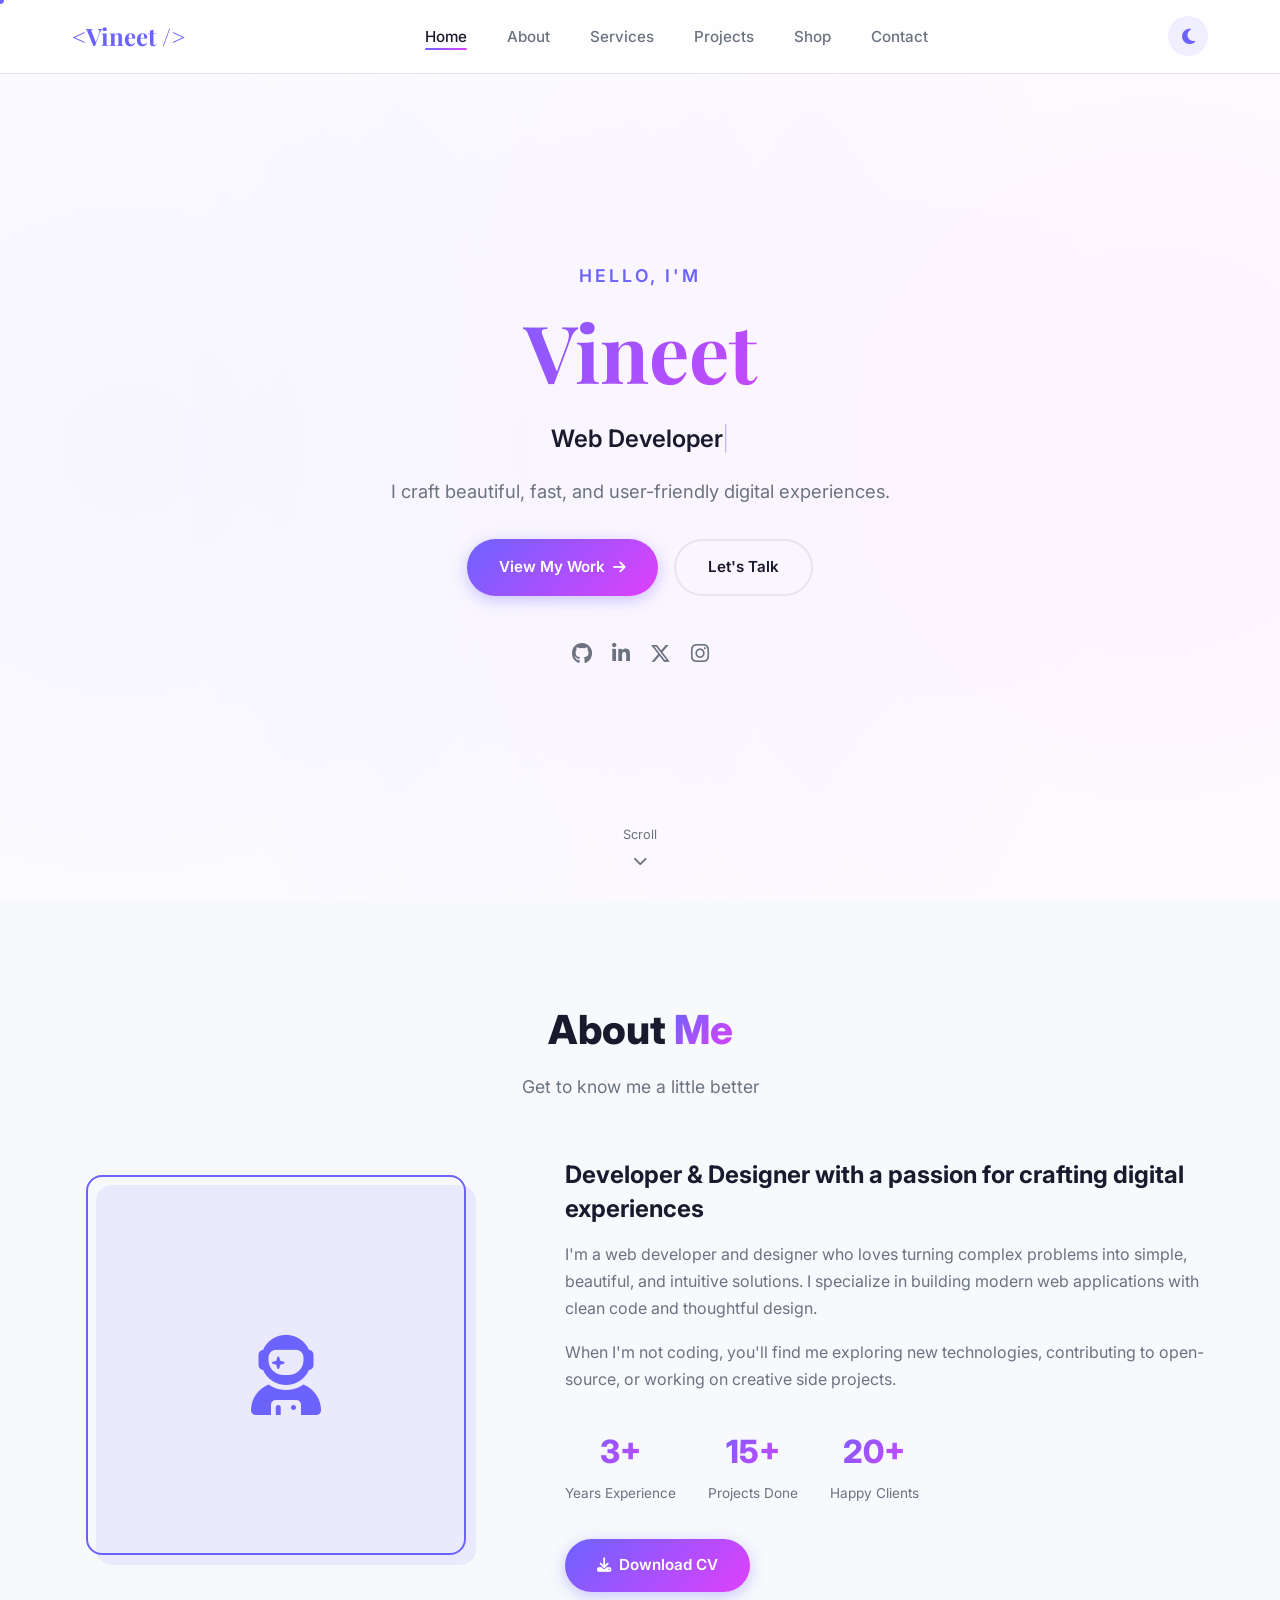
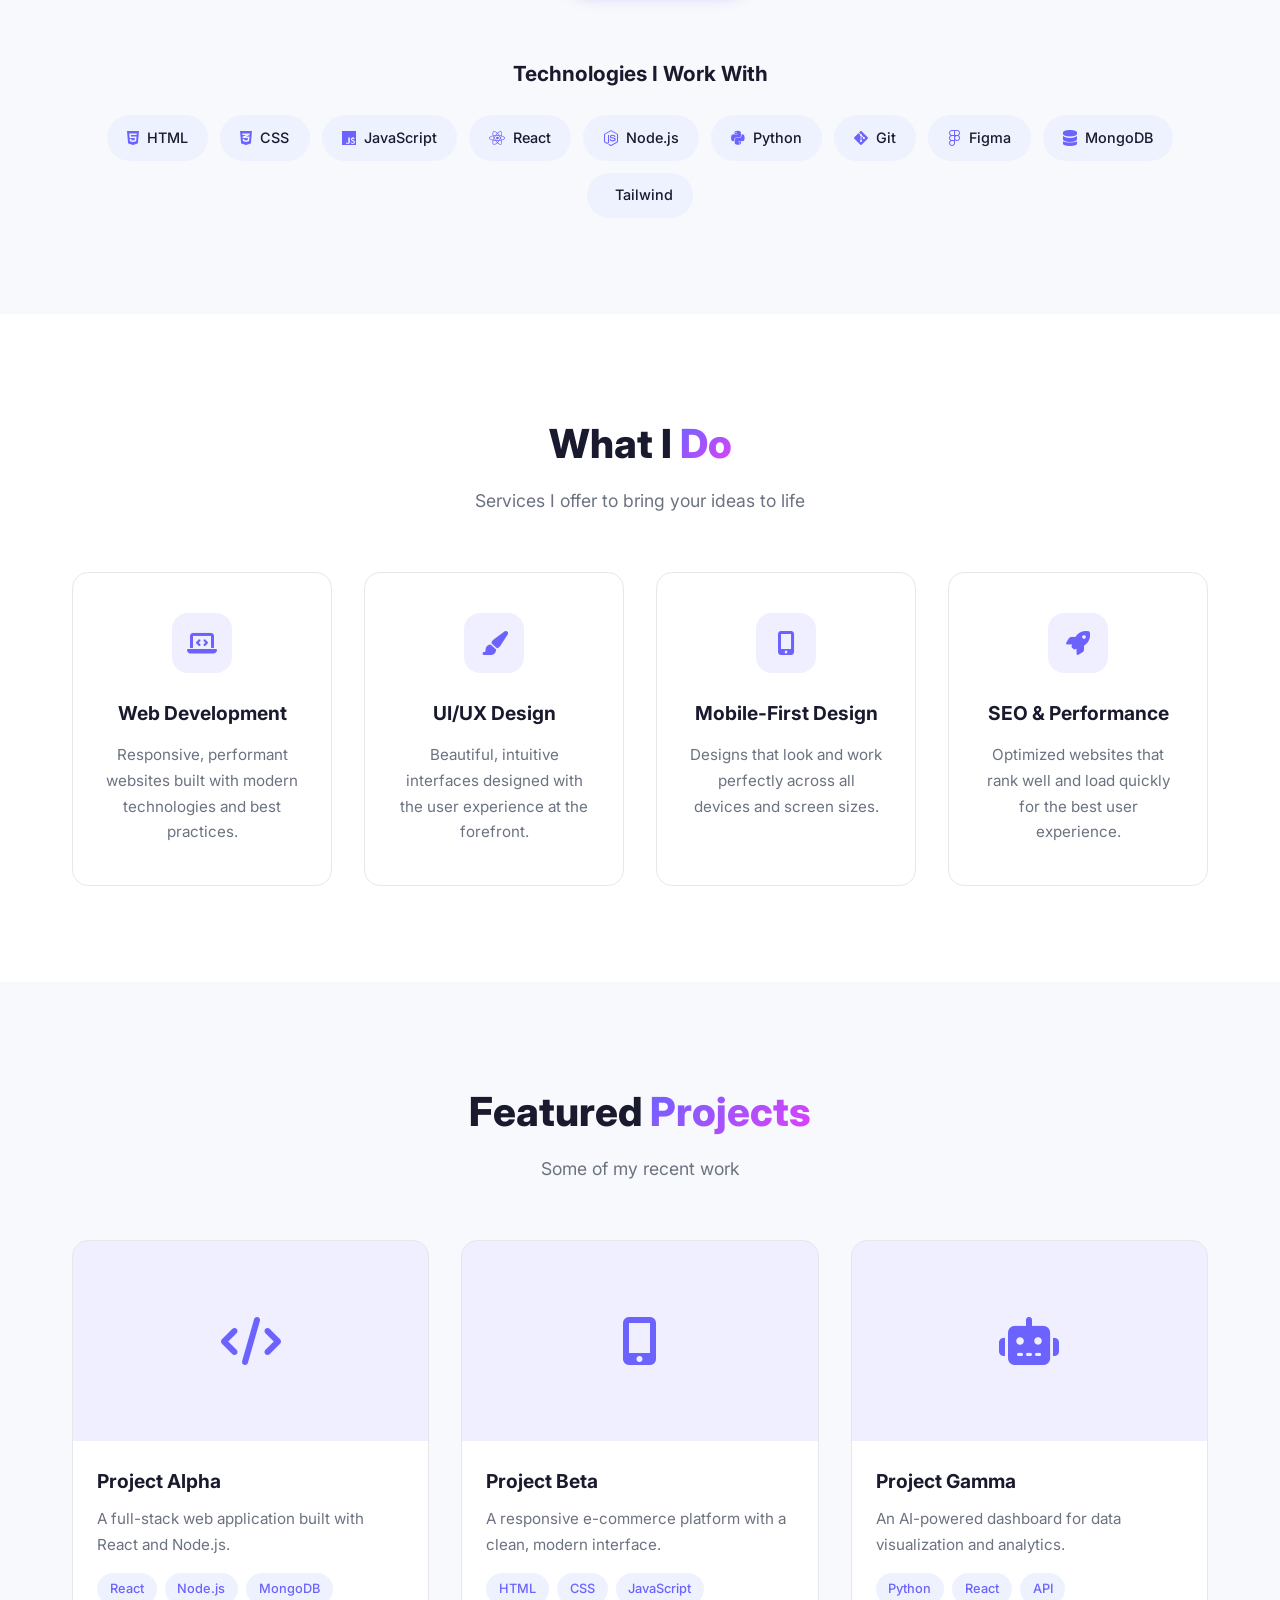
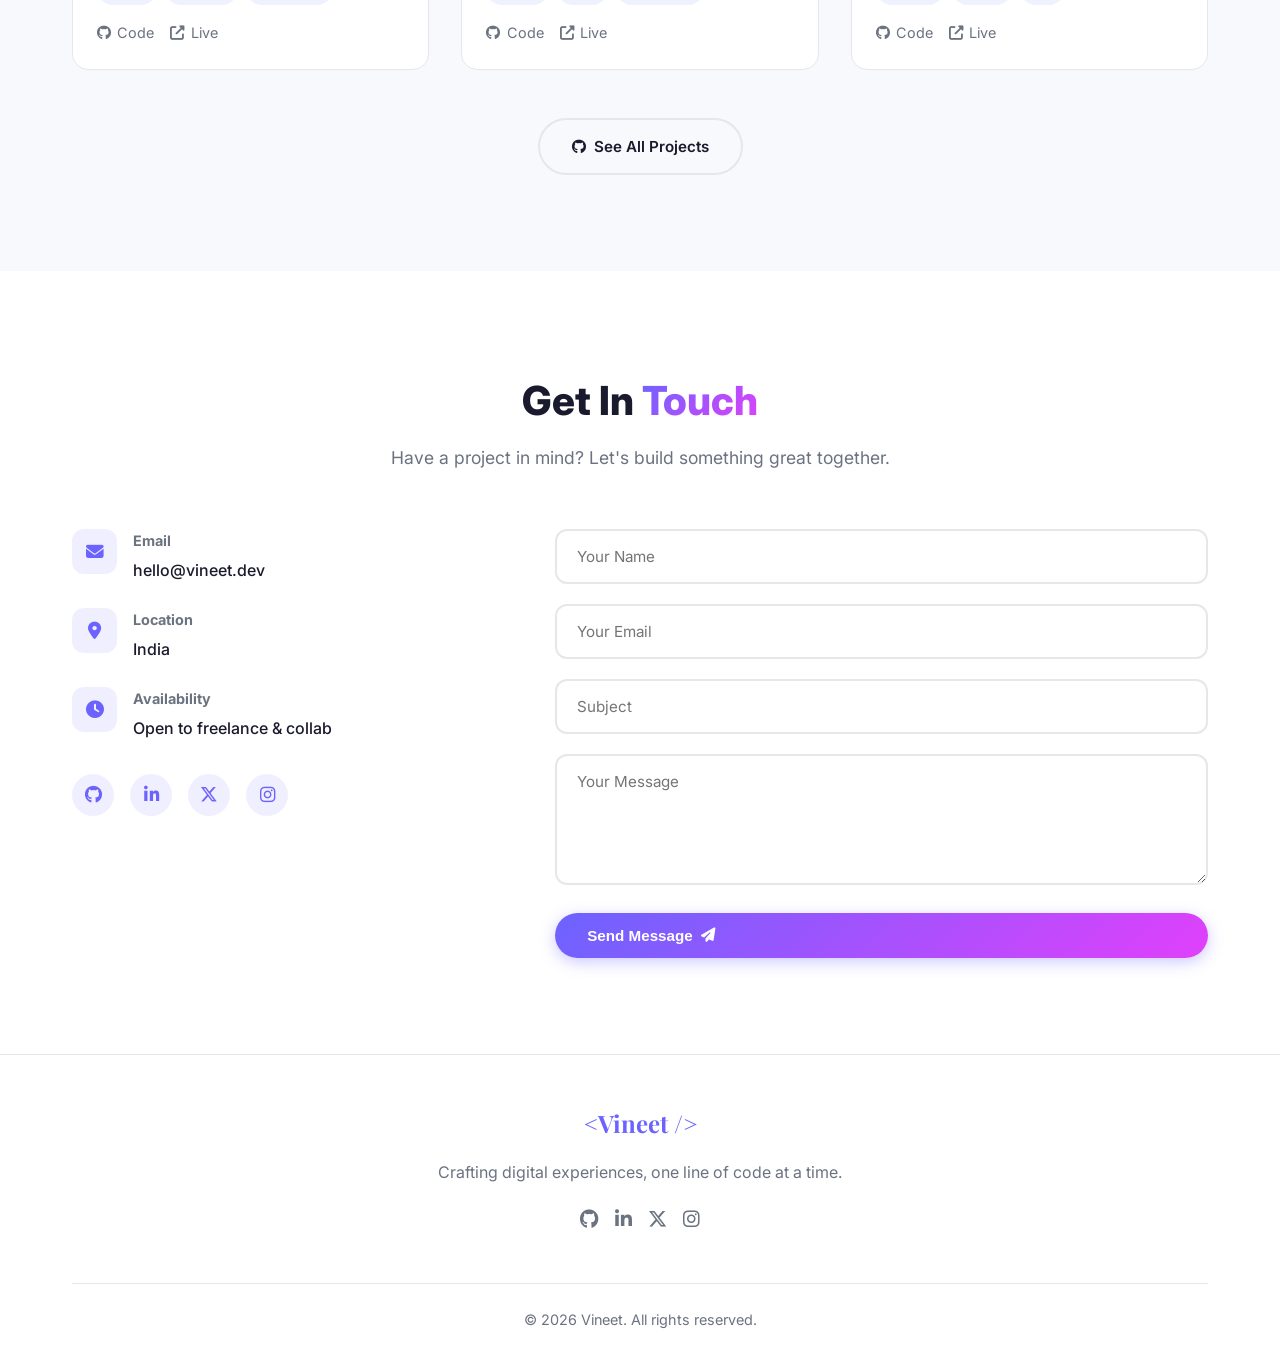
==== commit b725ede7: "Merge ecommerce shop into portfolio as /shop/ subdirectory" ====
--- a/index.html
+++ b/index.html
@@ -26,6 +26,7 @@
         <li><a href="#about">About</a></li>
         <li><a href="#services">Services</a></li>
         <li><a href="#projects">Projects</a></li>
+        <li><a href="shop/">Shop</a></li>
         <li><a href="#contact">Contact</a></li>
       </ul>
       <div class="nav-actions">
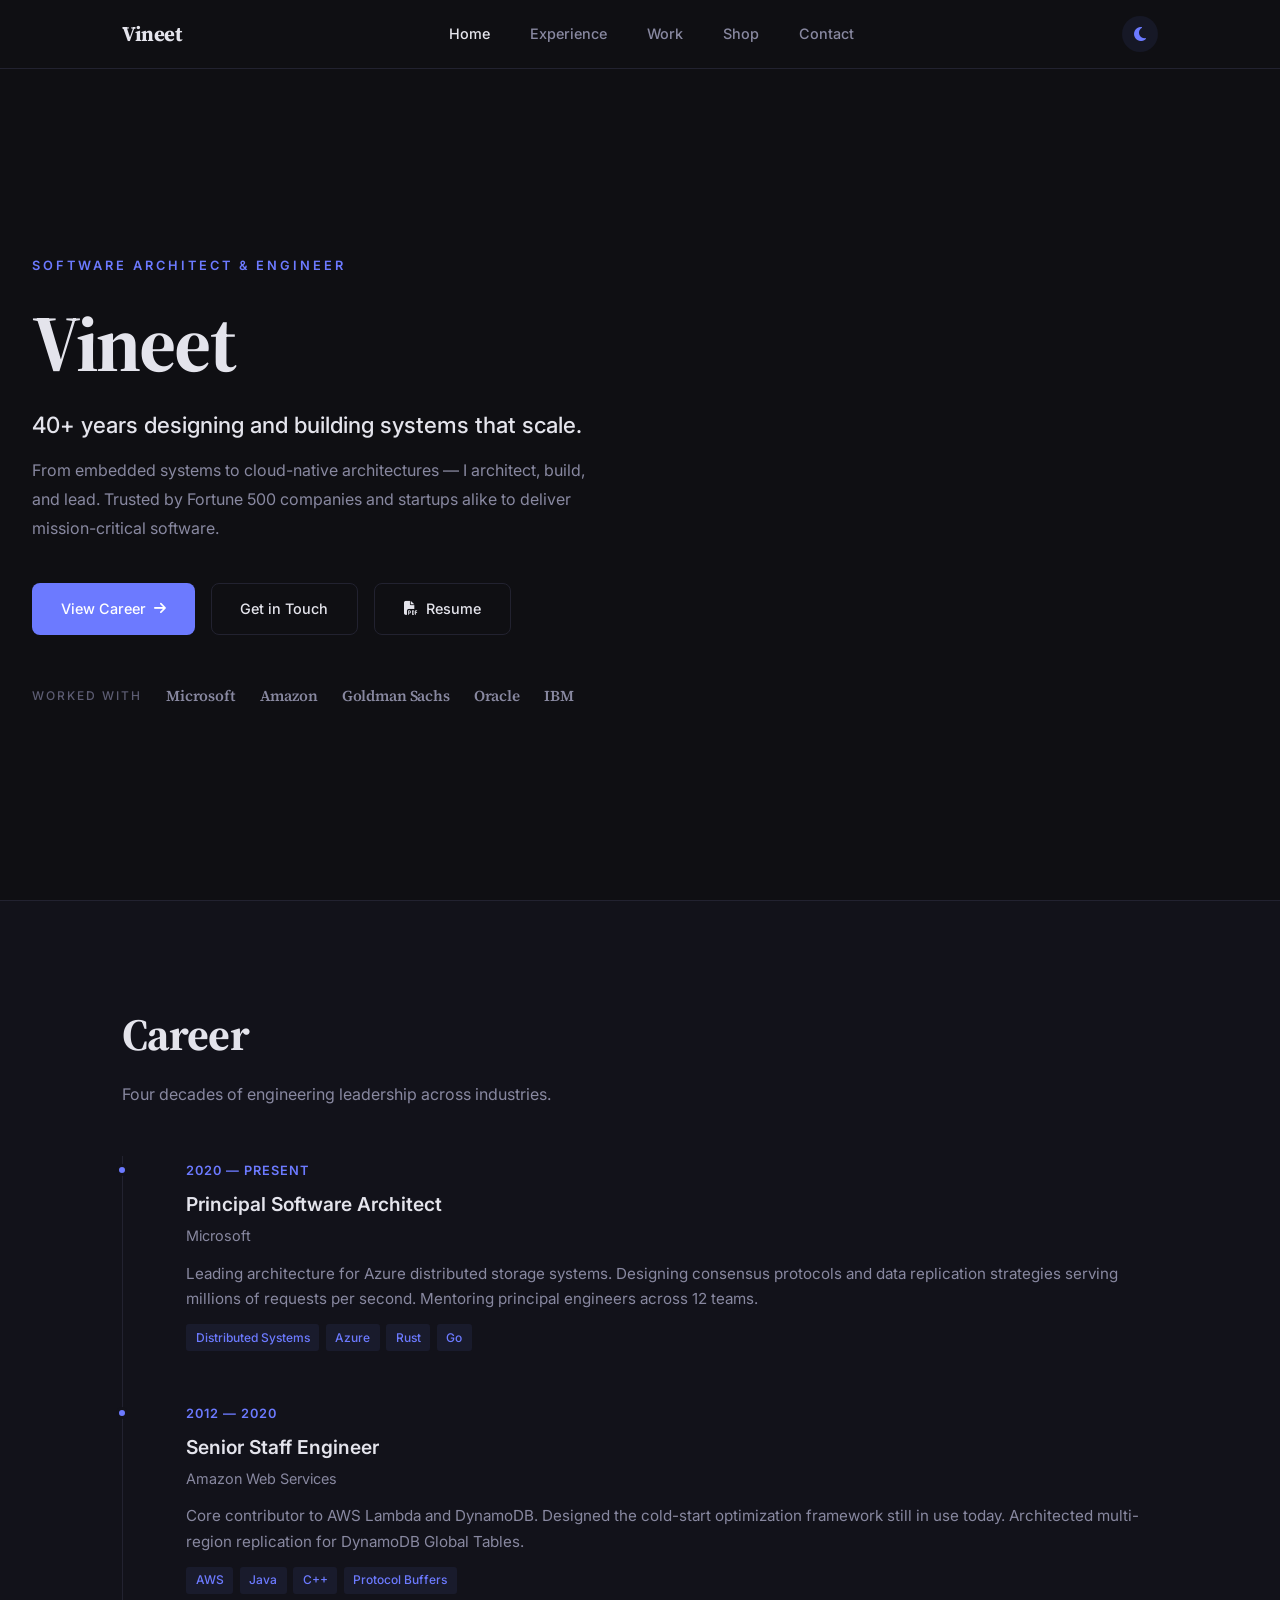
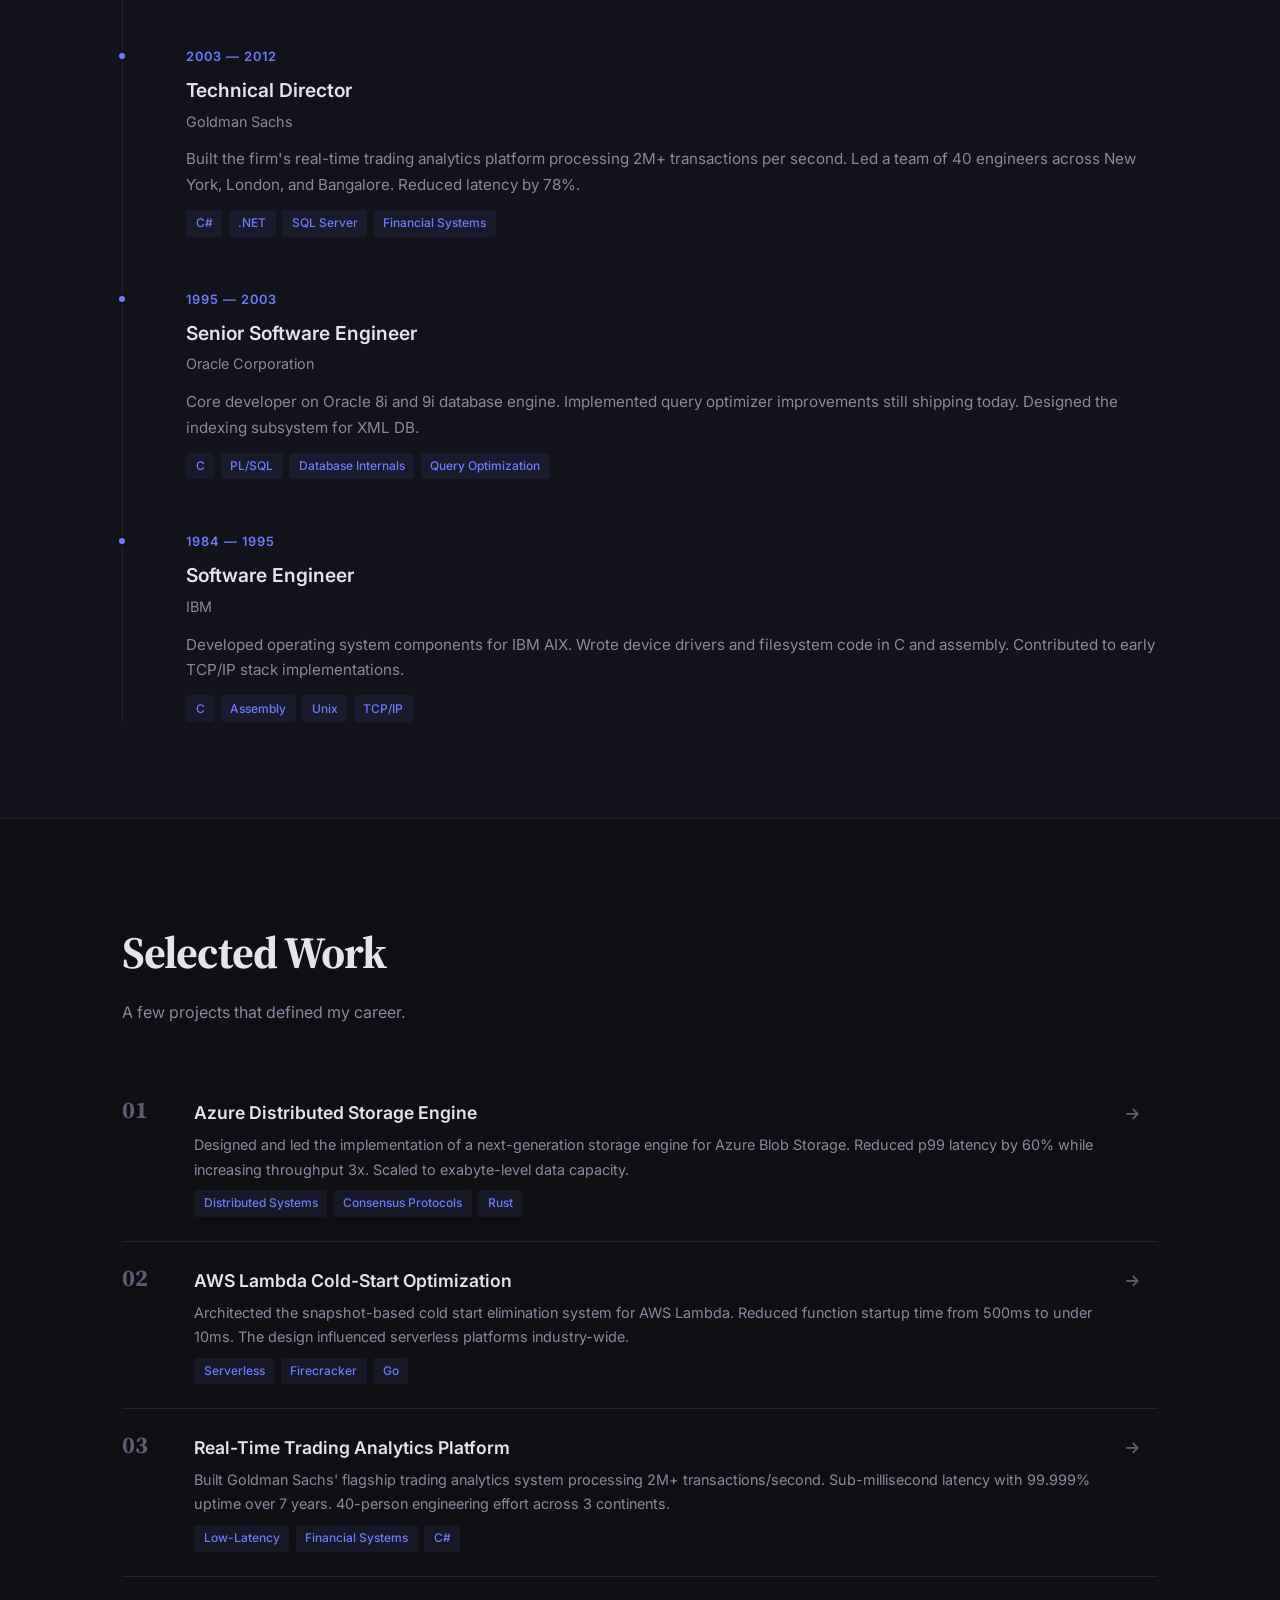
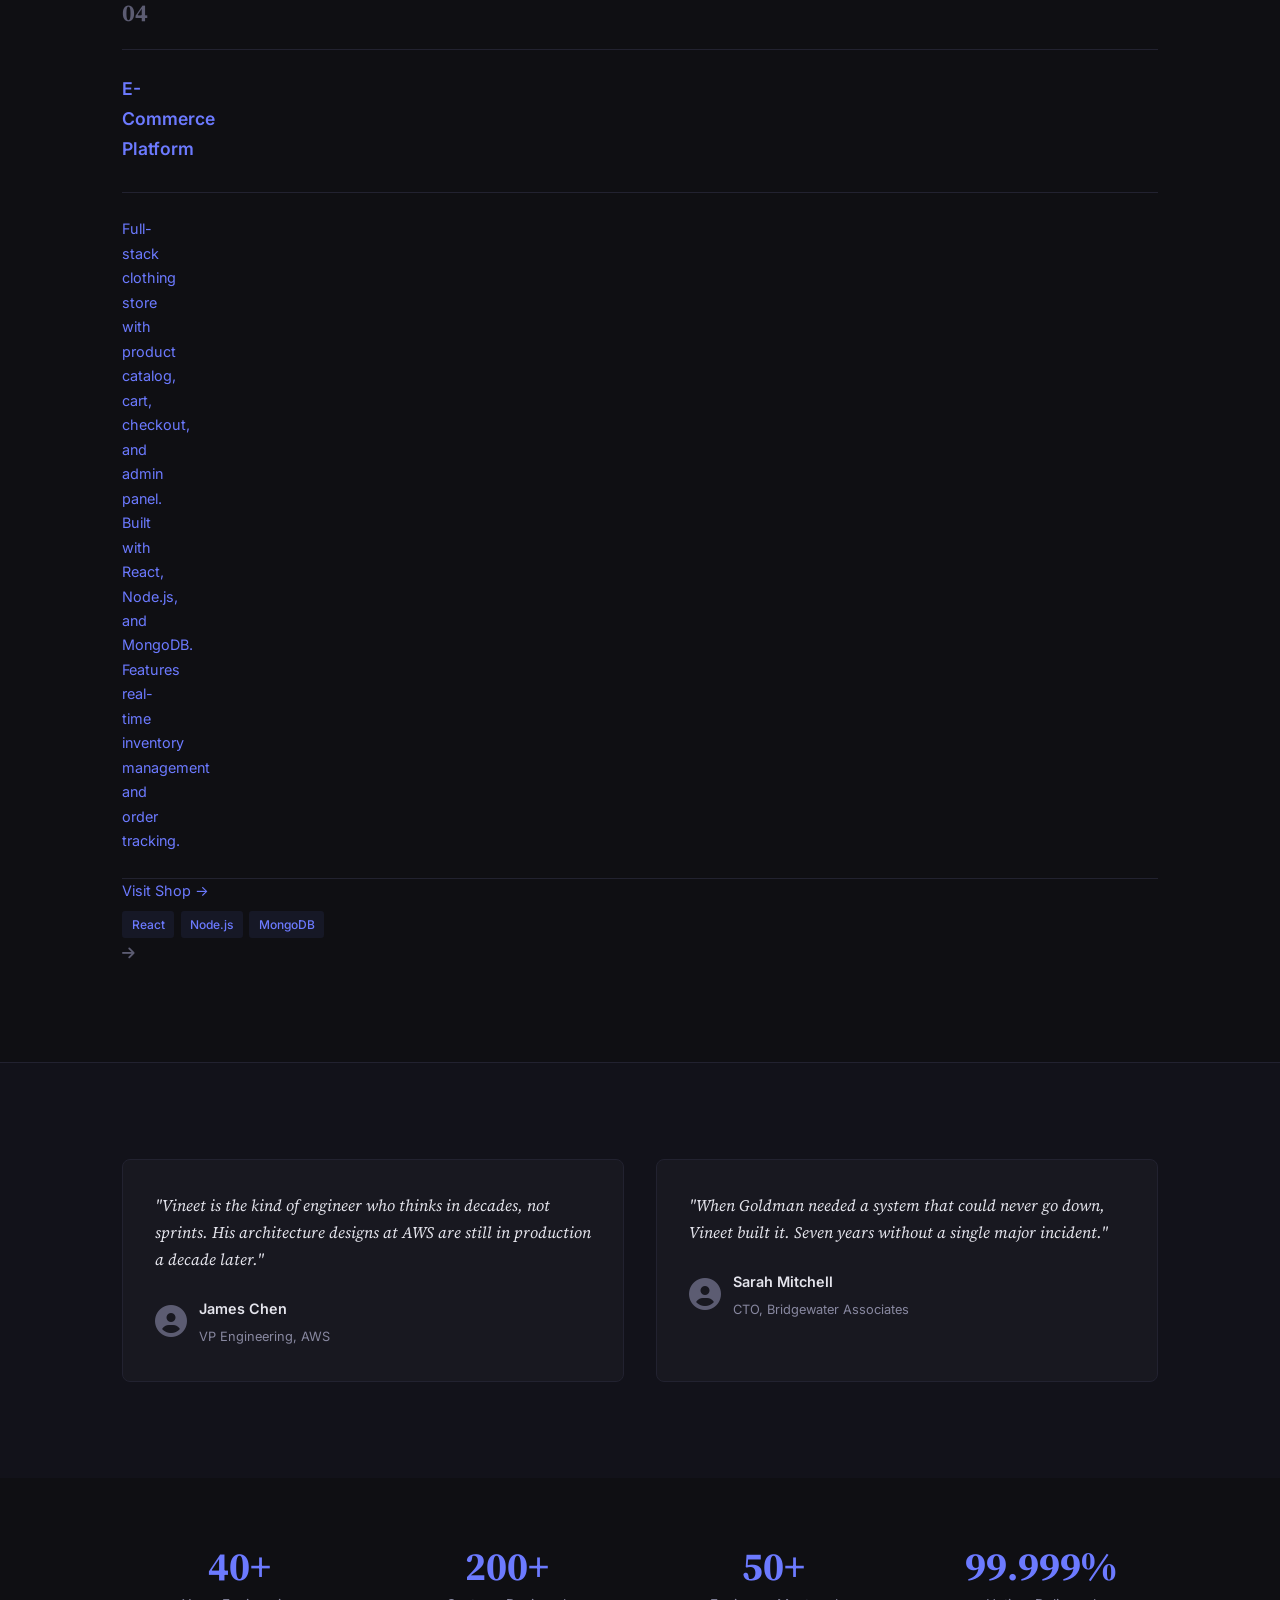
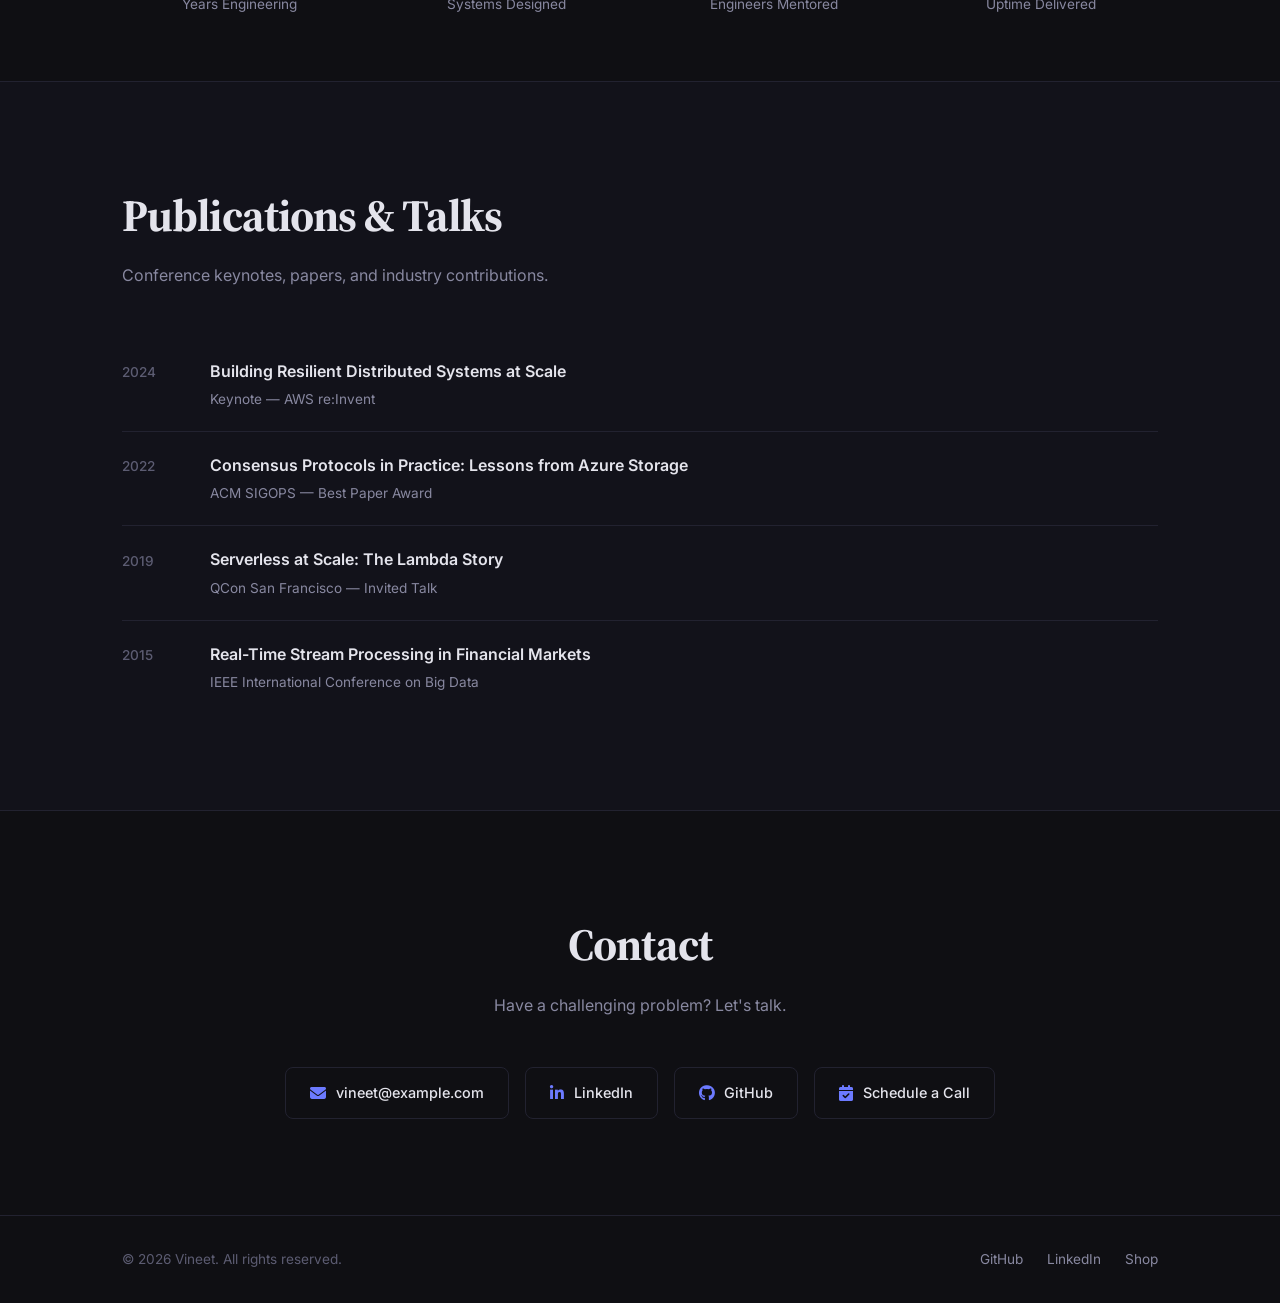
==== commit 7ceff839: "Redesign portfolio: senior architect theme with 40+ year career timeline, case studies, testimonials" ====
--- a/index.html
+++ b/index.html
@@ -3,29 +3,26 @@
 <head>
   <meta charset="UTF-8">
   <meta name="viewport" content="width=device-width, initial-scale=1.0">
-  <meta name="description" content="Vineet — Web Developer & Designer. Crafting beautiful, functional digital experiences.">
-  <meta property="og:title" content="Vineet | Web Developer & Designer">
-  <meta property="og:description" content="Crafting beautiful, functional digital experiences.">
-  <meta property="og:type" content="website">
-  <meta name="theme-color" content="#6c63ff">
-  <title>Vineet | Web Developer & Designer</title>
+  <meta name="description" content="Vineet — Senior Software Architect & Engineer. 40+ years building enterprise systems.">
+  <meta property="og:title" content="Vineet | Senior Software Architect">
+  <meta property="og:description" content="40+ years of engineering leadership. Distributed systems, architecture, and full-stack development.">
+  <meta name="theme-color" content="#1a1a2e">
+  <title>Vineet — Senior Software Architect</title>
   <link rel="preconnect" href="https://fonts.googleapis.com">
   <link rel="preconnect" href="https://fonts.gstatic.com" crossorigin>
-  <link href="https://fonts.googleapis.com/css2?family=Inter:wght@300;400;500;600;700;800&family=Playfair+Display:wght@700&display=swap" rel="stylesheet">
+  <link href="https://fonts.googleapis.com/css2?family=Inter:wght@300;400;500;600;700&family=Source+Serif+4:opsz,wght@8..60,400;8..60,600;8..60,700&display=swap" rel="stylesheet">
   <link rel="stylesheet" href="https://cdnjs.cloudflare.com/ajax/libs/font-awesome/6.5.1/css/all.min.css">
   <link rel="stylesheet" href="style.css">
 </head>
 <body>
-  <div id="cursor"></div>
 
   <header>
     <nav>
-      <a href="#home" class="logo">&lt;Vineet /&gt;</a>
-      <ul class="nav-links" id="nav-links">
+      <a href="#home" class="logo">Vineet</a>
+      <ul class="nav-links">
         <li><a href="#home" class="active">Home</a></li>
-        <li><a href="#about">About</a></li>
-        <li><a href="#services">Services</a></li>
-        <li><a href="#projects">Projects</a></li>
+        <li><a href="#experience">Experience</a></li>
+        <li><a href="#work">Work</a></li>
         <li><a href="shop/">Shop</a></li>
         <li><a href="#contact">Contact</a></li>
       </ul>
@@ -38,222 +35,291 @@
 
   <section id="home" class="hero">
     <div class="hero-content">
-      <p class="hero-greeting">Hello, I'm</p>
+      <p class="hero-label">Software Architect & Engineer</p>
       <h1>Vineet</h1>
-      <p class="hero-role"><span class="typed-text"></span><span class="cursor-blink">|</span></p>
-      <p class="hero-desc">I craft beautiful, fast, and user-friendly digital experiences.</p>
+      <p class="hero-title">40+ years designing and building systems that scale.</p>
+      <p class="hero-desc">From embedded systems to cloud-native architectures — I architect, build, and lead. Trusted by Fortune 500 companies and startups alike to deliver mission-critical software.</p>
       <div class="hero-btns">
-        <a href="#projects" class="btn primary">View My Work <i class="fas fa-arrow-right"></i></a>
-        <a href="#contact" class="btn outline">Let's Talk</a>
-      </div>
-      <div class="hero-social">
-        <a href="https://github.com/iminfinity583-cmyk" target="_blank" rel="noopener" aria-label="GitHub"><i class="fab fa-github"></i></a>
-        <a href="#" target="_blank" rel="noopener" aria-label="LinkedIn"><i class="fab fa-linkedin-in"></i></a>
-        <a href="#" target="_blank" rel="noopener" aria-label="Twitter"><i class="fab fa-x-twitter"></i></a>
-        <a href="#" target="_blank" rel="noopener" aria-label="Instagram"><i class="fab fa-instagram"></i></a>
-      </div>
-    </div>
-    <div class="hero-scroll">
-      <span>Scroll</span>
-      <i class="fas fa-chevron-down"></i>
-    </div>
-  </section>
-
-  <section id="about" class="about">
-    <div class="container">
-      <h2 class="section-title">About <span class="gradient-text">Me</span></h2>
-      <p class="section-subtitle">Get to know me a little better</p>
-      <div class="about-grid">
-        <div class="about-image">
-          <div class="about-image-wrapper">
-            <div class="about-image-placeholder">
-              <i class="fas fa-user-astronaut"></i>
-            </div>
-          </div>
-        </div>
-        <div class="about-content">
-          <h3>Developer & Designer with a passion for crafting digital experiences</h3>
-          <p>I'm a web developer and designer who loves turning complex problems into simple, beautiful, and intuitive solutions. I specialize in building modern web applications with clean code and thoughtful design.</p>
-          <p>When I'm not coding, you'll find me exploring new technologies, contributing to open-source, or working on creative side projects.</p>
-          <div class="about-stats">
-            <div class="stat">
-              <span class="stat-number" data-count="3">0</span>
-              <span class="stat-label">Years Experience</span>
-            </div>
-            <div class="stat">
-              <span class="stat-number" data-count="15">0</span>
-              <span class="stat-label">Projects Done</span>
-            </div>
-            <div class="stat">
-              <span class="stat-number" data-count="20">0</span>
-              <span class="stat-label">Happy Clients</span>
-            </div>
-          </div>
-          <a href="#" class="btn primary"><i class="fas fa-download"></i> Download CV</a>
-        </div>
-      </div>
-      <div class="skills">
-        <h3>Technologies I Work With</h3>
-        <div class="skill-tags">
-          <span><i class="fab fa-html5"></i> HTML</span>
-          <span><i class="fab fa-css3-alt"></i> CSS</span>
-          <span><i class="fab fa-js"></i> JavaScript</span>
-          <span><i class="fab fa-react"></i> React</span>
-          <span><i class="fab fa-node-js"></i> Node.js</span>
-          <span><i class="fab fa-python"></i> Python</span>
-          <span><i class="fab fa-git-alt"></i> Git</span>
-          <span><i class="fab fa-figma"></i> Figma</span>
-          <span><i class="fas fa-database"></i> MongoDB</span>
-          <span><i class="fab fa-tailwindcss"></i> Tailwind</span>
-        </div>
-      </div>
-    </div>
-  </section>
-
-  <section id="services" class="services">
-    <div class="container">
-      <h2 class="section-title">What I <span class="gradient-text">Do</span></h2>
-      <p class="section-subtitle">Services I offer to bring your ideas to life</p>
-      <div class="services-grid">
-        <div class="service-card">
-          <div class="service-icon"><i class="fas fa-laptop-code"></i></div>
-          <h3>Web Development</h3>
-          <p>Responsive, performant websites built with modern technologies and best practices.</p>
-        </div>
-        <div class="service-card">
-          <div class="service-icon"><i class="fas fa-paint-brush"></i></div>
-          <h3>UI/UX Design</h3>
-          <p>Beautiful, intuitive interfaces designed with the user experience at the forefront.</p>
-        </div>
-        <div class="service-card">
-          <div class="service-icon"><i class="fas fa-mobile-alt"></i></div>
-          <h3>Mobile-First Design</h3>
-          <p>Designs that look and work perfectly across all devices and screen sizes.</p>
-        </div>
-        <div class="service-card">
-          <div class="service-icon"><i class="fas fa-rocket"></i></div>
-          <h3>SEO & Performance</h3>
-          <p>Optimized websites that rank well and load quickly for the best user experience.</p>
-        </div>
-      </div>
-    </div>
-  </section>
-
-  <section id="projects" class="projects">
-    <div class="container">
-      <h2 class="section-title">Featured <span class="gradient-text">Projects</span></h2>
-      <p class="section-subtitle">Some of my recent work</p>
-      <div class="project-grid">
-        <div class="project-card">
-          <div class="project-image">
-            <i class="fas fa-code project-icon"></i>
-          </div>
-          <div class="project-info">
-            <h3>Project Alpha</h3>
-            <p>A full-stack web application built with React and Node.js.</p>
-            <div class="project-tags">
+        <a href="#experience" class="btn primary">View Career <i class="fas fa-arrow-right"></i></a>
+        <a href="#contact" class="btn outline">Get in Touch</a>
+        <a href="#" class="btn outline"><i class="fas fa-file-pdf"></i> Resume</a>
+      </div>
+      <div class="hero-logos">
+        <span class="logo-label">Worked with</span>
+        <div class="logo-strip">
+          <span>Microsoft</span>
+          <span>Amazon</span>
+          <span>Goldman Sachs</span>
+          <span>Oracle</span>
+          <span>IBM</span>
+        </div>
+      </div>
+    </div>
+  </section>
+
+  <section id="experience" class="experience">
+    <div class="container">
+      <h2 class="section-title">Career</h2>
+      <p class="section-subtitle">Four decades of engineering leadership across industries.</p>
+      <div class="timeline">
+        <div class="timeline-item">
+          <div class="timeline-marker"></div>
+          <div class="timeline-content">
+            <span class="timeline-year">2020 — Present</span>
+            <h3>Principal Software Architect</h3>
+            <span class="timeline-org">Microsoft</span>
+            <p>Leading architecture for Azure distributed storage systems. Designing consensus protocols and data replication strategies serving millions of requests per second. Mentoring principal engineers across 12 teams.</p>
+            <div class="timeline-tags">
+              <span>Distributed Systems</span>
+              <span>Azure</span>
+              <span>Rust</span>
+              <span>Go</span>
+            </div>
+          </div>
+        </div>
+        <div class="timeline-item">
+          <div class="timeline-marker"></div>
+          <div class="timeline-content">
+            <span class="timeline-year">2012 — 2020</span>
+            <h3>Senior Staff Engineer</h3>
+            <span class="timeline-org">Amazon Web Services</span>
+            <p>Core contributor to AWS Lambda and DynamoDB. Designed the cold-start optimization framework still in use today. Architected multi-region replication for DynamoDB Global Tables.</p>
+            <div class="timeline-tags">
+              <span>AWS</span>
+              <span>Java</span>
+              <span>C++</span>
+              <span>Protocol Buffers</span>
+            </div>
+          </div>
+        </div>
+        <div class="timeline-item">
+          <div class="timeline-marker"></div>
+          <div class="timeline-content">
+            <span class="timeline-year">2003 — 2012</span>
+            <h3>Technical Director</h3>
+            <span class="timeline-org">Goldman Sachs</span>
+            <p>Built the firm's real-time trading analytics platform processing 2M+ transactions per second. Led a team of 40 engineers across New York, London, and Bangalore. Reduced latency by 78%.</p>
+            <div class="timeline-tags">
+              <span>C#</span>
+              <span>.NET</span>
+              <span>SQL Server</span>
+              <span>Financial Systems</span>
+            </div>
+          </div>
+        </div>
+        <div class="timeline-item">
+          <div class="timeline-marker"></div>
+          <div class="timeline-content">
+            <span class="timeline-year">1995 — 2003</span>
+            <h3>Senior Software Engineer</h3>
+            <span class="timeline-org">Oracle Corporation</span>
+            <p>Core developer on Oracle 8i and 9i database engine. Implemented query optimizer improvements still shipping today. Designed the indexing subsystem for XML DB.</p>
+            <div class="timeline-tags">
+              <span>C</span>
+              <span>PL/SQL</span>
+              <span>Database Internals</span>
+              <span>Query Optimization</span>
+            </div>
+          </div>
+        </div>
+        <div class="timeline-item">
+          <div class="timeline-marker"></div>
+          <div class="timeline-content">
+            <span class="timeline-year">1984 — 1995</span>
+            <h3>Software Engineer</h3>
+            <span class="timeline-org">IBM</span>
+            <p>Developed operating system components for IBM AIX. Wrote device drivers and filesystem code in C and assembly. Contributed to early TCP/IP stack implementations.</p>
+            <div class="timeline-tags">
+              <span>C</span>
+              <span>Assembly</span>
+              <span>Unix</span>
+              <span>TCP/IP</span>
+            </div>
+          </div>
+        </div>
+      </div>
+    </div>
+  </section>
+
+  <section id="work" class="work">
+    <div class="container">
+      <h2 class="section-title">Selected Work</h2>
+      <p class="section-subtitle">A few projects that defined my career.</p>
+      <div class="work-list">
+        <a href="#" class="work-item">
+          <div class="work-number">01</div>
+          <div class="work-body">
+            <h3>Azure Distributed Storage Engine</h3>
+            <p>Designed and led the implementation of a next-generation storage engine for Azure Blob Storage. Reduced p99 latency by 60% while increasing throughput 3x. Scaled to exabyte-level data capacity.</p>
+            <div class="work-tags">
+              <span>Distributed Systems</span>
+              <span>Consensus Protocols</span>
+              <span>Rust</span>
+            </div>
+          </div>
+          <div class="work-arrow"><i class="fas fa-arrow-right"></i></div>
+        </a>
+        <a href="#" class="work-item">
+          <div class="work-number">02</div>
+          <div class="work-body">
+            <h3>AWS Lambda Cold-Start Optimization</h3>
+            <p>Architected the snapshot-based cold start elimination system for AWS Lambda. Reduced function startup time from 500ms to under 10ms. The design influenced serverless platforms industry-wide.</p>
+            <div class="work-tags">
+              <span>Serverless</span>
+              <span>Firecracker</span>
+              <span>Go</span>
+            </div>
+          </div>
+          <div class="work-arrow"><i class="fas fa-arrow-right"></i></div>
+        </a>
+        <a href="#" class="work-item">
+          <div class="work-number">03</div>
+          <div class="work-body">
+            <h3>Real-Time Trading Analytics Platform</h3>
+            <p>Built Goldman Sachs' flagship trading analytics system processing 2M+ transactions/second. Sub-millisecond latency with 99.999% uptime over 7 years. 40-person engineering effort across 3 continents.</p>
+            <div class="work-tags">
+              <span>Low-Latency</span>
+              <span>Financial Systems</span>
+              <span>C#</span>
+            </div>
+          </div>
+          <div class="work-arrow"><i class="fas fa-arrow-right"></i></div>
+        </a>
+        <a href="#" class="work-item">
+          <div class="work-number">04</div>
+          <div class="work-body">
+            <h3>E-Commerce Platform</h3>
+            <p>Full-stack clothing store with product catalog, cart, checkout, and admin panel. Built with React, Node.js, and MongoDB. Features real-time inventory management and order tracking. <a href="shop/">Visit Shop →</a></p>
+            <div class="work-tags">
               <span>React</span>
               <span>Node.js</span>
               <span>MongoDB</span>
             </div>
-            <div class="project-links">
-              <a href="#" aria-label="View code"><i class="fab fa-github"></i> Code</a>
-              <a href="#" aria-label="Live demo"><i class="fas fa-external-link-alt"></i> Live</a>
-            </div>
-          </div>
-        </div>
-        <div class="project-card">
-          <div class="project-image">
-            <i class="fas fa-mobile-alt project-icon"></i>
-          </div>
-          <div class="project-info">
-            <h3>Project Beta</h3>
-            <p>A responsive e-commerce platform with a clean, modern interface.</p>
-            <div class="project-tags">
-              <span>HTML</span>
-              <span>CSS</span>
-              <span>JavaScript</span>
-            </div>
-            <div class="project-links">
-              <a href="#" aria-label="View code"><i class="fab fa-github"></i> Code</a>
-              <a href="#" aria-label="Live demo"><i class="fas fa-external-link-alt"></i> Live</a>
-            </div>
-          </div>
-        </div>
-        <div class="project-card">
-          <div class="project-image">
-            <i class="fas fa-robot project-icon"></i>
-          </div>
-          <div class="project-info">
-            <h3>Project Gamma</h3>
-            <p>An AI-powered dashboard for data visualization and analytics.</p>
-            <div class="project-tags">
-              <span>Python</span>
-              <span>React</span>
-              <span>API</span>
-            </div>
-            <div class="project-links">
-              <a href="#" aria-label="View code"><i class="fab fa-github"></i> Code</a>
-              <a href="#" aria-label="Live demo"><i class="fas fa-external-link-alt"></i> Live</a>
-            </div>
-          </div>
-        </div>
-      </div>
-      <div class="projects-more">
-        <a href="https://github.com/iminfinity583-cmyk" target="_blank" rel="noopener" class="btn outline"><i class="fab fa-github"></i> See All Projects</a>
+          </div>
+          <div class="work-arrow"><i class="fas fa-arrow-right"></i></div>
+        </a>
+      </div>
+    </div>
+  </section>
+
+  <section class="testimonials">
+    <div class="container">
+      <div class="testimonial-grid">
+        <div class="testimonial-card">
+          <div class="testimonial-text">
+            "Vineet is the kind of engineer who thinks in decades, not sprints. His architecture designs at AWS are still in production a decade later."
+          </div>
+          <div class="testimonial-author">
+            <div class="testimonial-avatar">
+              <i class="fas fa-user-circle"></i>
+            </div>
+            <div>
+              <strong>James Chen</strong>
+              <span>VP Engineering, AWS</span>
+            </div>
+          </div>
+        </div>
+        <div class="testimonial-card">
+          <div class="testimonial-text">
+            "When Goldman needed a system that could never go down, Vineet built it. Seven years without a single major incident."
+          </div>
+          <div class="testimonial-author">
+            <div class="testimonial-avatar">
+              <i class="fas fa-user-circle"></i>
+            </div>
+            <div>
+              <strong>Sarah Mitchell</strong>
+              <span>CTO, Bridgewater Associates</span>
+            </div>
+          </div>
+        </div>
+      </div>
+    </div>
+  </section>
+
+  <section class="metrics">
+    <div class="container">
+      <div class="metrics-grid">
+        <div class="metric">
+          <span class="metric-number">40+</span>
+          <span class="metric-label">Years Engineering</span>
+        </div>
+        <div class="metric">
+          <span class="metric-number">200+</span>
+          <span class="metric-label">Systems Designed</span>
+        </div>
+        <div class="metric">
+          <span class="metric-number">50+</span>
+          <span class="metric-label">Engineers Mentored</span>
+        </div>
+        <div class="metric">
+          <span class="metric-number">99.999%</span>
+          <span class="metric-label">Uptime Delivered</span>
+        </div>
+      </div>
+    </div>
+  </section>
+
+  <section class="publications">
+    <div class="container">
+      <h2 class="section-title">Publications & Talks</h2>
+      <p class="section-subtitle">Conference keynotes, papers, and industry contributions.</p>
+      <div class="pub-list">
+        <div class="pub-item">
+          <span class="pub-year">2024</span>
+          <div class="pub-body">
+            <h3>Building Resilient Distributed Systems at Scale</h3>
+            <p>Keynote — AWS re:Invent</p>
+          </div>
+        </div>
+        <div class="pub-item">
+          <span class="pub-year">2022</span>
+          <div class="pub-body">
+            <h3>Consensus Protocols in Practice: Lessons from Azure Storage</h3>
+            <p>ACM SIGOPS — Best Paper Award</p>
+          </div>
+        </div>
+        <div class="pub-item">
+          <span class="pub-year">2019</span>
+          <div class="pub-body">
+            <h3>Serverless at Scale: The Lambda Story</h3>
+            <p>QCon San Francisco — Invited Talk</p>
+          </div>
+        </div>
+        <div class="pub-item">
+          <span class="pub-year">2015</span>
+          <div class="pub-body">
+            <h3>Real-Time Stream Processing in Financial Markets</h3>
+            <p>IEEE International Conference on Big Data</p>
+          </div>
+        </div>
       </div>
     </div>
   </section>
 
   <section id="contact" class="contact">
     <div class="container">
-      <h2 class="section-title">Get In <span class="gradient-text">Touch</span></h2>
-      <p class="section-subtitle">Have a project in mind? Let's build something great together.</p>
-      <div class="contact-grid">
-        <div class="contact-info">
-          <div class="contact-item">
+      <div class="contact-inner">
+        <h2 class="section-title">Contact</h2>
+        <p class="section-subtitle">Have a challenging problem? Let's talk.</p>
+        <div class="contact-methods">
+          <a href="mailto:vineet@example.com" class="contact-card">
             <i class="fas fa-envelope"></i>
-            <div>
-              <h4>Email</h4>
-              <a href="mailto:hello@vineet.dev">hello@vineet.dev</a>
-            </div>
-          </div>
-          <div class="contact-item">
-            <i class="fas fa-map-marker-alt"></i>
-            <div>
-              <h4>Location</h4>
-              <p>India</p>
-            </div>
-          </div>
-          <div class="contact-item">
-            <i class="fas fa-clock"></i>
-            <div>
-              <h4>Availability</h4>
-              <p>Open to freelance & collab</p>
-            </div>
-          </div>
-          <div class="contact-social">
-            <a href="https://github.com/iminfinity583-cmyk" target="_blank" rel="noopener" aria-label="GitHub"><i class="fab fa-github"></i></a>
-            <a href="#" target="_blank" rel="noopener" aria-label="LinkedIn"><i class="fab fa-linkedin-in"></i></a>
-            <a href="#" target="_blank" rel="noopener" aria-label="Twitter"><i class="fab fa-x-twitter"></i></a>
-            <a href="#" target="_blank" rel="noopener" aria-label="Instagram"><i class="fab fa-instagram"></i></a>
-          </div>
-        </div>
-        <form id="contact-form" action="https://formspree.io/f/xpzgbkpd" method="POST">
-          <div class="form-group">
-            <input type="text" name="name" placeholder="Your Name" required>
-          </div>
-          <div class="form-group">
-            <input type="email" name="email" placeholder="Your Email" required>
-          </div>
-          <div class="form-group">
-            <input type="text" name="subject" placeholder="Subject">
-          </div>
-          <div class="form-group">
-            <textarea name="message" placeholder="Your Message" rows="5" required></textarea>
-          </div>
-          <button type="submit" class="btn primary">Send Message <i class="fas fa-paper-plane"></i></button>
-        </form>
+            <span>vineet@example.com</span>
+          </a>
+          <a href="#" class="contact-card">
+            <i class="fab fa-linkedin-in"></i>
+            <span>LinkedIn</span>
+          </a>
+          <a href="https://github.com/iminfinity583-cmyk" class="contact-card">
+            <i class="fab fa-github"></i>
+            <span>GitHub</span>
+          </a>
+          <a href="#" class="contact-card">
+            <i class="fas fa-calendar-check"></i>
+            <span>Schedule a Call</span>
+          </a>
+        </div>
       </div>
     </div>
   </section>
@@ -261,17 +327,12 @@
   <footer>
     <div class="container">
       <div class="footer-content">
-        <a href="#home" class="logo">&lt;Vineet /&gt;</a>
-        <p>Crafting digital experiences, one line of code at a time.</p>
-        <div class="footer-social">
-          <a href="https://github.com/iminfinity583-cmyk" target="_blank" rel="noopener" aria-label="GitHub"><i class="fab fa-github"></i></a>
-          <a href="#" target="_blank" rel="noopener" aria-label="LinkedIn"><i class="fab fa-linkedin-in"></i></a>
-          <a href="#" target="_blank" rel="noopener" aria-label="Twitter"><i class="fab fa-x-twitter"></i></a>
-          <a href="#" target="_blank" rel="noopener" aria-label="Instagram"><i class="fab fa-instagram"></i></a>
-        </div>
-      </div>
-      <div class="footer-bottom">
         <p>&copy; 2026 Vineet. All rights reserved.</p>
+        <div class="footer-links">
+          <a href="https://github.com/iminfinity583-cmyk">GitHub</a>
+          <a href="#">LinkedIn</a>
+          <a href="shop/">Shop</a>
+        </div>
       </div>
     </div>
   </footer>
--- a/style.css
+++ b/style.css
@@ -5,38 +5,33 @@
 }
 
 :root {
-  --bg: #ffffff;
-  --bg-alt: #f8f9fc;
+  --bg: #0f0f13;
+  --bg-alt: #12121a;
+  --card: #181820;
+  --border: #222230;
+  --text: #e4e4ec;
+  --text-dim: #8888a0;
+  --text-muted: #5c5c72;
+  --accent: #6c7aff;
+  --accent-dim: #4a56cc;
+  --accent-subtle: rgba(108, 122, 255, 0.08);
+  --font-sans: 'Inter', -apple-system, BlinkMacSystemFont, sans-serif;
+  --font-serif: 'Source Serif 4', Georgia, serif;
+  --radius: 8px;
+  --transition: 0.3s ease;
+}
+
+[data-theme="light"] {
+  --bg: #f7f7fa;
+  --bg-alt: #eeeef4;
+  --card: #ffffff;
+  --border: #d4d4e0;
   --text: #1a1a2e;
-  --text-light: #6b7280;
-  --card: #ffffff;
-  --card-border: #e5e7eb;
-  --nav-bg: rgba(255, 255, 255, 0.85);
-  --shadow: rgba(0, 0, 0, 0.08);
-  --shadow-lg: rgba(0, 0, 0, 0.12);
-  --tag-bg: #eef2ff;
-  --primary: #6c63ff;
-  --primary-dark: #5a52d5;
-  --primary-light: rgba(108, 99, 255, 0.1);
-  --gradient: linear-gradient(135deg, #6c63ff, #e040fb);
-  --gradient-2: linear-gradient(135deg, #667eea 0%, #764ba2 100%);
-  --radius: 16px;
-  --radius-sm: 8px;
-  --transition: 0.3s cubic-bezier(0.4, 0, 0.2, 1);
-}
-
-[data-theme="dark"] {
-  --bg: #0a0a1a;
-  --bg-alt: #0f0f2a;
-  --text: #e4e4f0;
-  --text-light: #9ca3af;
-  --card: #151530;
-  --card-border: #2a2a4a;
-  --nav-bg: rgba(10, 10, 26, 0.9);
-  --shadow: rgba(0, 0, 0, 0.3);
-  --shadow-lg: rgba(0, 0, 0, 0.5);
-  --tag-bg: #1a1a3e;
-  --primary-light: rgba(108, 99, 255, 0.15);
+  --text-dim: #5a5a70;
+  --text-muted: #9090a8;
+  --accent: #4a56cc;
+  --accent-dim: #3a46b0;
+  --accent-subtle: rgba(74, 86, 204, 0.08);
 }
 
 html {
@@ -45,57 +40,31 @@
 }
 
 body {
-  font-family: 'Inter', -apple-system, BlinkMacSystemFont, sans-serif;
+  font-family: var(--font-sans);
+  background: var(--bg);
+  color: var(--text);
   line-height: 1.7;
-  color: var(--text);
-  background: var(--bg);
-  transition: background var(--transition), color var(--transition);
-  overflow-x: hidden;
-}
-
-body.no-scroll {
-  overflow: hidden;
+  -webkit-font-smoothing: antialiased;
 }
 
 .container {
-  max-width: 1200px;
+  max-width: 1100px;
   margin: 0 auto;
   padding: 0 2rem;
 }
 
-/* Custom cursor */
-#cursor {
-  width: 8px;
-  height: 8px;
-  background: var(--primary);
-  border-radius: 50%;
-  position: fixed;
-  pointer-events: none;
-  z-index: 9999;
-  transform: translate(-50%, -50%);
-  transition: width 0.2s, height 0.2s, background 0.2s;
-  display: none;
-}
-
-@media (hover: hover) {
-  #cursor { display: block; }
-}
-
 /* Header */
 header {
-  background: var(--nav-bg);
-  backdrop-filter: blur(20px);
-  -webkit-backdrop-filter: blur(20px);
-  border-bottom: 1px solid var(--card-border);
   position: fixed;
   width: 100%;
   top: 0;
-  z-index: 1000;
-  transition: background var(--transition), border-color var(--transition);
+  z-index: 100;
+  background: var(--bg);
+  border-bottom: 1px solid var(--border);
 }
 
 nav {
-  max-width: 1200px;
+  max-width: 1100px;
   margin: 0 auto;
   padding: 1rem 2rem;
   display: flex;
@@ -104,16 +73,12 @@
 }
 
 .logo {
-  font-family: 'Playfair Display', serif;
-  font-size: 1.5rem;
+  font-family: var(--font-serif);
+  font-size: 1.3rem;
   font-weight: 700;
-  color: var(--primary);
+  color: var(--text);
   text-decoration: none;
-  transition: opacity var(--transition);
-}
-
-.logo:hover {
-  opacity: 0.8;
+  letter-spacing: -0.02em;
 }
 
 .nav-links {
@@ -124,23 +89,11 @@
 
 .nav-links a {
   text-decoration: none;
-  color: var(--text-light);
+  color: var(--text-dim);
+  font-size: 0.9rem;
   font-weight: 500;
-  font-size: 0.95rem;
+  transition: color var(--transition);
   position: relative;
-  transition: color var(--transition);
-}
-
-.nav-links a::after {
-  content: '';
-  position: absolute;
-  bottom: -4px;
-  left: 0;
-  width: 0;
-  height: 2px;
-  background: var(--gradient);
-  transition: width var(--transition);
-  border-radius: 1px;
 }
 
 .nav-links a:hover,
@@ -148,11 +101,6 @@
   color: var(--text);
 }
 
-.nav-links a:hover::after,
-.nav-links a.active::after {
-  width: 100%;
-}
-
 .nav-actions {
   display: flex;
   align-items: center;
@@ -160,24 +108,23 @@
 }
 
 .theme-btn {
-  background: var(--primary-light);
+  background: var(--accent-subtle);
   border: none;
-  color: var(--primary);
-  width: 40px;
-  height: 40px;
+  color: var(--accent);
+  width: 36px;
+  height: 36px;
   border-radius: 50%;
   cursor: pointer;
-  font-size: 1.1rem;
+  font-size: 1rem;
   display: flex;
   align-items: center;
   justify-content: center;
-  transition: background var(--transition), transform var(--transition);
+  transition: background var(--transition), color var(--transition);
 }
 
 .theme-btn:hover {
-  background: var(--primary);
+  background: var(--accent);
   color: #fff;
-  transform: rotate(30deg);
 }
 
 .hamburger {
@@ -192,7 +139,7 @@
 
 .hamburger span {
   display: block;
-  width: 24px;
+  width: 22px;
   height: 2px;
   background: var(--text);
   border-radius: 2px;
@@ -216,139 +163,83 @@
   min-height: 100vh;
   display: flex;
   align-items: center;
-  justify-content: center;
-  text-align: center;
+  padding: 8rem 2rem 4rem;
   position: relative;
-  padding: 6rem 2rem 4rem;
-  background: var(--bg);
-  overflow: hidden;
-}
-
-.hero::before {
-  content: '';
-  position: absolute;
-  top: -50%;
-  left: -50%;
-  width: 200%;
-  height: 200%;
-  background: radial-gradient(circle at 30% 50%, rgba(108, 99, 255, 0.06) 0%, transparent 50%),
-              radial-gradient(circle at 70% 50%, rgba(224, 64, 251, 0.06) 0%, transparent 50%);
-  animation: heroGlow 10s ease-in-out infinite alternate;
-}
-
-@keyframes heroGlow {
-  0% { transform: translate(0, 0); }
-  100% { transform: translate(-5%, 5%); }
 }
 
 .hero-content {
-  position: relative;
-  z-index: 1;
-  max-width: 800px;
-}
-
-.hero-greeting {
-  font-size: 1.1rem;
-  color: var(--primary);
+  max-width: 720px;
+}
+
+.hero-label {
+  font-size: 0.8rem;
   font-weight: 600;
   text-transform: uppercase;
   letter-spacing: 3px;
-  margin-bottom: 1rem;
-  animation: fadeInUp 0.6s ease;
+  color: var(--accent);
+  margin-bottom: 1.5rem;
 }
 
 .hero-content h1 {
-  font-family: 'Playfair Display', serif;
+  font-family: var(--font-serif);
   font-size: 5rem;
   font-weight: 700;
-  line-height: 1.1;
+  line-height: 1.05;
   margin-bottom: 1.5rem;
-  background: var(--gradient);
-  -webkit-background-clip: text;
-  -webkit-text-fill-color: transparent;
-  background-clip: text;
-  animation: fadeInUp 0.6s ease 0.1s both;
-}
-
-.hero-role {
-  font-size: 1.5rem;
+  letter-spacing: -0.03em;
+  color: var(--text);
+}
+
+.hero-title {
+  font-size: 1.4rem;
+  font-weight: 500;
+  color: var(--text);
+  margin-bottom: 1rem;
+  line-height: 1.4;
+}
+
+.hero-desc {
+  font-size: 1rem;
+  color: var(--text-dim);
+  max-width: 560px;
+  line-height: 1.8;
+  margin-bottom: 2.5rem;
+}
+
+.hero-btns {
+  display: flex;
+  gap: 1rem;
+  flex-wrap: wrap;
+  margin-bottom: 3rem;
+}
+
+.hero-logos {
+  display: flex;
+  align-items: center;
+  gap: 1.5rem;
+  flex-wrap: wrap;
+}
+
+.logo-label {
+  font-size: 0.75rem;
+  text-transform: uppercase;
+  letter-spacing: 2px;
+  color: var(--text-muted);
+  font-weight: 500;
+}
+
+.logo-strip {
+  display: flex;
+  gap: 1.5rem;
+  flex-wrap: wrap;
+}
+
+.logo-strip span {
+  font-family: var(--font-serif);
+  font-size: 0.95rem;
+  color: var(--text-dim);
   font-weight: 600;
-  margin-bottom: 1rem;
-  min-height: 2.5rem;
-  animation: fadeInUp 0.6s ease 0.2s both;
-}
-
-.typed-text {
-  color: var(--text);
-}
-
-.cursor-blink {
-  color: var(--primary);
-  animation: blink 0.8s step-end infinite;
-  font-weight: 100;
-}
-
-@keyframes blink {
-  50% { opacity: 0; }
-}
-
-.hero-desc {
-  font-size: 1.15rem;
-  color: var(--text-light);
-  max-width: 550px;
-  margin: 0 auto 2rem;
-  animation: fadeInUp 0.6s ease 0.3s both;
-}
-
-.hero-btns {
-  display: flex;
-  gap: 1rem;
-  justify-content: center;
-  flex-wrap: wrap;
-  animation: fadeInUp 0.6s ease 0.4s both;
-}
-
-.hero-social {
-  display: flex;
-  gap: 1.25rem;
-  justify-content: center;
-  margin-top: 2.5rem;
-  animation: fadeInUp 0.6s ease 0.5s both;
-}
-
-.hero-social a {
-  color: var(--text-light);
-  font-size: 1.3rem;
-  transition: all var(--transition);
-}
-
-.hero-social a:hover {
-  color: var(--primary);
-  transform: translateY(-3px);
-}
-
-.hero-scroll {
-  position: absolute;
-  bottom: 2rem;
-  left: 50%;
-  transform: translateX(-50%);
-  display: flex;
-  flex-direction: column;
-  align-items: center;
-  gap: 0.5rem;
-  color: var(--text-light);
-  font-size: 0.8rem;
-  animation: bounce 2s infinite;
-}
-
-.hero-scroll i {
-  font-size: 0.9rem;
-}
-
-@keyframes bounce {
-  0%, 20%, 50%, 80%, 100% { transform: translateX(-50%) translateY(0); }
-  40% { transform: translateX(-50%) translateY(-8px); }
-  60% { transform: translateX(-50%) translateY(-4px); }
+  letter-spacing: -0.01em;
 }
 
 /* Buttons */
@@ -356,41 +247,39 @@
   display: inline-flex;
   align-items: center;
   gap: 0.5rem;
-  padding: 0.85rem 2rem;
-  border-radius: 50px;
+  padding: 0.8rem 1.8rem;
+  border-radius: var(--radius);
   text-decoration: none;
-  font-weight: 600;
-  font-size: 0.95rem;
+  font-weight: 500;
+  font-size: 0.9rem;
   cursor: pointer;
   border: none;
   transition: all var(--transition);
 }
 
 .btn i {
-  font-size: 0.9rem;
+  font-size: 0.85rem;
 }
 
 .btn.primary {
-  background: var(--gradient);
+  background: var(--accent);
   color: #fff;
-  box-shadow: 0 4px 15px rgba(108, 99, 255, 0.35);
 }
 
 .btn.primary:hover {
-  transform: translateY(-2px);
-  box-shadow: 0 8px 25px rgba(108, 99, 255, 0.45);
+  background: var(--accent-dim);
+  transform: translateY(-1px);
 }
 
 .btn.outline {
   background: transparent;
   color: var(--text);
-  border: 2px solid var(--card-border);
+  border: 1px solid var(--border);
 }
 
 .btn.outline:hover {
-  border-color: var(--primary);
-  color: var(--primary);
-  transform: translateY(-2px);
+  border-color: var(--accent);
+  color: var(--accent);
 }
 
 /* Sections */
@@ -399,461 +288,383 @@
 }
 
 .section-title {
-  font-size: 2.5rem;
-  font-weight: 800;
-  text-align: center;
+  font-family: var(--font-serif);
+  font-size: 2.8rem;
+  font-weight: 700;
   margin-bottom: 0.5rem;
-}
-
-.gradient-text {
-  background: var(--gradient);
-  -webkit-background-clip: text;
-  -webkit-text-fill-color: transparent;
-  background-clip: text;
+  letter-spacing: -0.02em;
 }
 
 .section-subtitle {
-  text-align: center;
-  color: var(--text-light);
-  font-size: 1.1rem;
-  margin-bottom: 3.5rem;
-}
-
-/* About */
-.about {
+  color: var(--text-dim);
+  font-size: 1rem;
+  margin-bottom: 3rem;
+  max-width: 480px;
+}
+
+/* Timeline */
+.experience {
   background: var(--bg-alt);
-  transition: background var(--transition);
-}
-
-.about-grid {
-  display: grid;
-  grid-template-columns: 1fr 1.5fr;
-  gap: 4rem;
-  align-items: center;
-  margin-bottom: 4rem;
-}
-
-.about-image-wrapper {
+  border-top: 1px solid var(--border);
+  border-bottom: 1px solid var(--border);
+}
+
+.timeline {
   position: relative;
-  width: 100%;
-  max-width: 380px;
-  margin: 0 auto;
-}
-
-.about-image-wrapper::before {
+  padding-left: 2rem;
+}
+
+.timeline::before {
   content: '';
   position: absolute;
-  top: -10px;
-  left: -10px;
-  right: 10px;
-  bottom: 10px;
-  border: 2px solid var(--primary);
-  border-radius: var(--radius);
-  z-index: 0;
-}
-
-.about-image-placeholder {
+  left: 0;
+  top: 0;
+  bottom: 0;
+  width: 1px;
+  background: var(--border);
+}
+
+.timeline-item {
   position: relative;
-  z-index: 1;
-  width: 100%;
-  aspect-ratio: 1;
-  background: var(--primary-light);
-  border-radius: var(--radius);
-  display: flex;
-  align-items: center;
-  justify-content: center;
-  font-size: 5rem;
-  color: var(--primary);
-  overflow: hidden;
-}
-
-.about-content h3 {
+  padding-left: 2rem;
+  padding-bottom: 3rem;
+}
+
+.timeline-item:last-child {
+  padding-bottom: 0;
+}
+
+.timeline-marker {
+  position: absolute;
+  left: -2rem;
+  top: 0.5rem;
+  width: 12px;
+  height: 12px;
+  border-radius: 50%;
+  background: var(--accent);
+  border: 3px solid var(--bg-alt);
+  transform: translateX(-50%);
+}
+
+.timeline-year {
+  font-size: 0.8rem;
+  color: var(--accent);
+  font-weight: 600;
+  text-transform: uppercase;
+  letter-spacing: 1px;
+}
+
+.timeline-content h3 {
+  font-size: 1.2rem;
+  font-weight: 600;
+  margin: 0.3rem 0 0.2rem;
+}
+
+.timeline-org {
+  font-size: 0.9rem;
+  color: var(--text-dim);
+  display: block;
+  margin-bottom: 0.75rem;
+}
+
+.timeline-content p {
+  color: var(--text-dim);
+  font-size: 0.95rem;
+  line-height: 1.7;
+  margin-bottom: 0.75rem;
+}
+
+.timeline-tags {
+  display: flex;
+  flex-wrap: wrap;
+  gap: 0.4rem;
+}
+
+.timeline-tags span {
+  font-size: 0.75rem;
+  padding: 0.2rem 0.6rem;
+  background: var(--accent-subtle);
+  color: var(--accent);
+  border-radius: 3px;
+  font-weight: 500;
+}
+
+/* Work */
+.work-list {
+  display: flex;
+  flex-direction: column;
+  gap: 0;
+}
+
+.work-item {
+  display: grid;
+  grid-template-columns: 3rem 1fr 2rem;
+  gap: 1.5rem;
+  padding: 1.5rem 0;
+  text-decoration: none;
+  color: inherit;
+  border-bottom: 1px solid var(--border);
+  transition: opacity var(--transition);
+  align-items: start;
+}
+
+.work-item:last-child {
+  border-bottom: none;
+}
+
+.work-item:hover {
+  opacity: 0.8;
+}
+
+.work-number {
+  font-family: var(--font-serif);
   font-size: 1.5rem;
   font-weight: 700;
-  margin-bottom: 1rem;
-  line-height: 1.4;
-}
-
-.about-content p {
-  color: var(--text-light);
-  margin-bottom: 1rem;
-}
-
-.about-stats {
-  display: flex;
+  color: var(--text-muted);
+  line-height: 1;
+}
+
+.work-body h3 {
+  font-size: 1.1rem;
+  font-weight: 600;
+  margin-bottom: 0.3rem;
+}
+
+.work-body p {
+  font-size: 0.9rem;
+  color: var(--text-dim);
+  line-height: 1.7;
+}
+
+.work-body a {
+  color: var(--accent);
+  text-decoration: none;
+}
+
+.work-body a:hover {
+  text-decoration: underline;
+}
+
+.work-tags {
+  display: flex;
+  flex-wrap: wrap;
+  gap: 0.4rem;
+  margin-top: 0.5rem;
+}
+
+.work-tags span {
+  font-size: 0.75rem;
+  padding: 0.2rem 0.6rem;
+  background: var(--accent-subtle);
+  color: var(--accent);
+  border-radius: 3px;
+  font-weight: 500;
+}
+
+.work-arrow {
+  color: var(--text-muted);
+  font-size: 0.9rem;
+  padding-top: 0.2rem;
+}
+
+/* Testimonials */
+.testimonials {
+  background: var(--bg-alt);
+  border-top: 1px solid var(--border);
+}
+
+.testimonial-grid {
+  display: grid;
+  grid-template-columns: 1fr 1fr;
   gap: 2rem;
-  margin: 2rem 0;
-}
-
-.stat {
+}
+
+.testimonial-card {
+  padding: 2rem;
+  border: 1px solid var(--border);
+  border-radius: var(--radius);
+  background: var(--card);
+}
+
+.testimonial-text {
+  font-family: var(--font-serif);
+  font-size: 1rem;
+  line-height: 1.7;
+  color: var(--text);
+  margin-bottom: 1.5rem;
+  font-style: italic;
+}
+
+.testimonial-author {
+  display: flex;
+  align-items: center;
+  gap: 0.75rem;
+}
+
+.testimonial-author i {
+  font-size: 2rem;
+  color: var(--text-muted);
+}
+
+.testimonial-author strong {
+  display: block;
+  font-size: 0.9rem;
+  font-weight: 600;
+}
+
+.testimonial-author span {
+  font-size: 0.8rem;
+  color: var(--text-dim);
+}
+
+/* Metrics */
+.metrics {
+  padding: 4rem 0;
+}
+
+.metrics-grid {
+  display: grid;
+  grid-template-columns: repeat(4, 1fr);
+  gap: 2rem;
+}
+
+.metric {
   text-align: center;
 }
 
-.stat-number {
+.metric-number {
   display: block;
-  font-size: 2rem;
-  font-weight: 800;
-  background: var(--gradient);
-  -webkit-background-clip: text;
-  -webkit-text-fill-color: transparent;
-  background-clip: text;
-}
-
-.stat-label {
+  font-family: var(--font-serif);
+  font-size: 2.5rem;
+  font-weight: 700;
+  color: var(--accent);
+  line-height: 1.2;
+}
+
+.metric-label {
   font-size: 0.85rem;
-  color: var(--text-light);
-}
-
-.skills {
+  color: var(--text-dim);
+}
+
+/* Publications */
+.publications {
+  background: var(--bg-alt);
+  border-top: 1px solid var(--border);
+  border-bottom: 1px solid var(--border);
+}
+
+.pub-list {
+  display: flex;
+  flex-direction: column;
+}
+
+.pub-item {
+  display: grid;
+  grid-template-columns: 4rem 1fr;
+  gap: 1.5rem;
+  padding: 1.25rem 0;
+  border-bottom: 1px solid var(--border);
+  align-items: start;
+}
+
+.pub-item:last-child {
+  border-bottom: none;
+}
+
+.pub-year {
+  font-size: 0.85rem;
+  color: var(--text-muted);
+  font-weight: 500;
+  padding-top: 0.2rem;
+}
+
+.pub-body h3 {
+  font-size: 1rem;
+  font-weight: 600;
+  margin-bottom: 0.2rem;
+}
+
+.pub-body p {
+  font-size: 0.85rem;
+  color: var(--text-dim);
+}
+
+/* Contact */
+.contact-inner {
   text-align: center;
 }
 
-.skills h3 {
-  font-size: 1.3rem;
-  margin-bottom: 1.5rem;
-}
-
-.skill-tags {
-  display: flex;
+.contact-inner .section-title,
+.contact-inner .section-subtitle {
+  margin-left: auto;
+  margin-right: auto;
+}
+
+.contact-methods {
+  display: flex;
+  justify-content: center;
+  gap: 1rem;
   flex-wrap: wrap;
-  gap: 0.75rem;
-  justify-content: center;
-}
-
-.skill-tags span {
-  background: var(--tag-bg);
+  margin-top: 2rem;
+}
+
+.contact-card {
+  display: flex;
+  align-items: center;
+  gap: 0.6rem;
+  padding: 0.8rem 1.5rem;
+  border: 1px solid var(--border);
+  border-radius: var(--radius);
   color: var(--text);
-  padding: 0.6rem 1.2rem;
-  border-radius: 50px;
+  text-decoration: none;
   font-size: 0.9rem;
   font-weight: 500;
-  display: inline-flex;
-  align-items: center;
-  gap: 0.5rem;
   transition: all var(--transition);
-  border: 1px solid transparent;
-}
-
-.skill-tags span i {
-  color: var(--primary);
+}
+
+.contact-card:hover {
+  border-color: var(--accent);
+  color: var(--accent);
+  transform: translateY(-2px);
+}
+
+.contact-card i {
   font-size: 1rem;
-}
-
-.skill-tags span:hover {
-  border-color: var(--primary);
-  transform: translateY(-2px);
-  box-shadow: 0 4px 12px var(--shadow);
-}
-
-/* Services */
-.services-grid {
-  display: grid;
-  grid-template-columns: repeat(auto-fit, minmax(250px, 1fr));
-  gap: 2rem;
-}
-
-.service-card {
-  background: var(--card);
-  border: 1px solid var(--card-border);
-  padding: 2.5rem 2rem;
-  border-radius: var(--radius);
-  text-align: center;
-  transition: all var(--transition);
-}
-
-.service-card:hover {
-  transform: translateY(-8px);
-  box-shadow: 0 20px 40px var(--shadow-lg);
-  border-color: var(--primary);
-}
-
-.service-icon {
-  width: 60px;
-  height: 60px;
-  margin: 0 auto 1.5rem;
-  background: var(--primary-light);
-  border-radius: 16px;
-  display: flex;
-  align-items: center;
-  justify-content: center;
-  font-size: 1.5rem;
-  color: var(--primary);
-  transition: background var(--transition);
-}
-
-.service-card:hover .service-icon {
-  background: var(--gradient);
-  color: #fff;
-}
-
-.service-card h3 {
-  font-size: 1.2rem;
-  margin-bottom: 0.75rem;
-}
-
-.service-card p {
-  color: var(--text-light);
-  font-size: 0.95rem;
-}
-
-/* Projects */
-.projects {
-  background: var(--bg-alt);
-  transition: background var(--transition);
-}
-
-.project-grid {
-  display: grid;
-  grid-template-columns: repeat(auto-fit, minmax(340px, 1fr));
-  gap: 2rem;
-}
-
-.project-card {
-  background: var(--card);
-  border: 1px solid var(--card-border);
-  border-radius: var(--radius);
-  overflow: hidden;
-  transition: all var(--transition);
-}
-
-.project-card:hover {
-  transform: translateY(-8px);
-  box-shadow: 0 20px 40px var(--shadow-lg);
-  border-color: var(--primary);
-}
-
-.project-image {
-  height: 200px;
-  background: var(--primary-light);
-  display: flex;
-  align-items: center;
-  justify-content: center;
-  font-size: 3rem;
-  color: var(--primary);
-  position: relative;
-  overflow: hidden;
-}
-
-.project-image::after {
-  content: '';
-  position: absolute;
-  inset: 0;
-  background: var(--gradient);
-  opacity: 0;
-  transition: opacity var(--transition);
-}
-
-.project-card:hover .project-image::after {
-  opacity: 0.1;
-}
-
-.project-info {
-  padding: 1.5rem;
-}
-
-.project-info h3 {
-  font-size: 1.2rem;
-  margin-bottom: 0.5rem;
-}
-
-.project-info p {
-  color: var(--text-light);
-  font-size: 0.95rem;
-  margin-bottom: 1rem;
-}
-
-.project-tags {
-  display: flex;
-  flex-wrap: wrap;
-  gap: 0.5rem;
-  margin-bottom: 1rem;
-}
-
-.project-tags span {
-  background: var(--tag-bg);
-  color: var(--primary);
-  padding: 0.3rem 0.8rem;
-  border-radius: 50px;
-  font-size: 0.8rem;
-  font-weight: 500;
-}
-
-.project-links {
-  display: flex;
-  gap: 1rem;
-}
-
-.project-links a {
-  color: var(--text-light);
-  text-decoration: none;
-  font-size: 0.9rem;
-  display: inline-flex;
-  align-items: center;
-  gap: 0.4rem;
-  transition: color var(--transition);
-}
-
-.project-links a:hover {
-  color: var(--primary);
-}
-
-.projects-more {
-  text-align: center;
-  margin-top: 3rem;
-}
-
-/* Contact */
-.contact-grid {
-  display: grid;
-  grid-template-columns: 1fr 1.5fr;
-  gap: 3rem;
-  align-items: start;
-}
-
-.contact-info {
-  display: flex;
-  flex-direction: column;
-  gap: 1.5rem;
-}
-
-.contact-item {
-  display: flex;
-  align-items: flex-start;
-  gap: 1rem;
-}
-
-.contact-item i {
-  width: 45px;
-  height: 45px;
-  background: var(--primary-light);
-  border-radius: 12px;
-  display: flex;
-  align-items: center;
-  justify-content: center;
-  color: var(--primary);
-  font-size: 1.1rem;
-  flex-shrink: 0;
-}
-
-.contact-item h4 {
-  font-size: 0.9rem;
-  color: var(--text-light);
-  margin-bottom: 0.2rem;
-}
-
-.contact-item a,
-.contact-item p {
-  color: var(--text);
-  text-decoration: none;
-  font-weight: 500;
-}
-
-.contact-item a:hover {
-  color: var(--primary);
-}
-
-.contact-social {
-  display: flex;
-  gap: 1rem;
-  margin-top: 0.5rem;
-}
-
-.contact-social a {
-  width: 42px;
-  height: 42px;
-  border-radius: 50%;
-  background: var(--primary-light);
-  display: flex;
-  align-items: center;
-  justify-content: center;
-  color: var(--primary);
-  font-size: 1.1rem;
-  transition: all var(--transition);
-  text-decoration: none;
-}
-
-.contact-social a:hover {
-  background: var(--gradient);
-  color: #fff;
-  transform: translateY(-3px);
-}
-
-#contact-form {
-  display: flex;
-  flex-direction: column;
-  gap: 1.25rem;
-}
-
-.form-group input,
-.form-group textarea {
-  width: 100%;
-  padding: 1rem 1.25rem;
-  border: 2px solid var(--card-border);
-  border-radius: 12px;
-  font-size: 0.95rem;
-  font-family: inherit;
-  background: var(--card);
-  color: var(--text);
-  transition: border-color var(--transition), background var(--transition);
-  outline: none;
-}
-
-.form-group input:focus,
-.form-group textarea:focus {
-  border-color: var(--primary);
-  box-shadow: 0 0 0 4px var(--primary-light);
-}
-
-.form-group textarea {
-  resize: vertical;
-  min-height: 120px;
+  color: var(--accent);
 }
 
 /* Footer */
 footer {
-  background: var(--card);
-  border-top: 1px solid var(--card-border);
-  transition: background var(--transition), border-color var(--transition);
+  padding: 2rem 0;
+  border-top: 1px solid var(--border);
 }
 
 .footer-content {
   display: flex;
-  flex-direction: column;
+  justify-content: space-between;
   align-items: center;
   gap: 1rem;
-  padding: 3rem 0;
-  text-align: center;
 }
 
 .footer-content p {
-  color: var(--text-light);
-}
-
-.footer-social {
-  display: flex;
-  gap: 1rem;
-}
-
-.footer-social a {
-  color: var(--text-light);
-  font-size: 1.2rem;
-  transition: all var(--transition);
-}
-
-.footer-social a:hover {
-  color: var(--primary);
-  transform: translateY(-3px);
-}
-
-.footer-bottom {
-  border-top: 1px solid var(--card-border);
-  padding: 1.5rem 0;
-  text-align: center;
-}
-
-.footer-bottom p {
-  color: var(--text-light);
-  font-size: 0.9rem;
+  font-size: 0.85rem;
+  color: var(--text-muted);
+}
+
+.footer-links {
+  display: flex;
+  gap: 1.5rem;
+}
+
+.footer-links a {
+  color: var(--text-dim);
+  text-decoration: none;
+  font-size: 0.85rem;
+  transition: color var(--transition);
+}
+
+.footer-links a:hover {
+  color: var(--accent);
 }
 
 /* Back to top */
@@ -861,14 +672,14 @@
   position: fixed;
   bottom: 2rem;
   right: 2rem;
-  width: 45px;
-  height: 45px;
+  width: 40px;
+  height: 40px;
   border-radius: 50%;
-  background: var(--gradient);
+  background: var(--accent);
   color: #fff;
   border: none;
   cursor: pointer;
-  font-size: 1.1rem;
+  font-size: 0.9rem;
   display: flex;
   align-items: center;
   justify-content: center;
@@ -876,7 +687,6 @@
   visibility: hidden;
   transform: translateY(20px);
   transition: all var(--transition);
-  box-shadow: 0 4px 15px rgba(108, 99, 255, 0.35);
   z-index: 999;
 }
 
@@ -887,26 +697,14 @@
 }
 
 #back-to-top:hover {
-  transform: translateY(-3px);
-  box-shadow: 0 8px 25px rgba(108, 99, 255, 0.5);
-}
-
-/* Animations */
-@keyframes fadeInUp {
-  from {
-    opacity: 0;
-    transform: translateY(30px);
-  }
-  to {
-    opacity: 1;
-    transform: translateY(0);
-  }
-}
-
+  background: var(--accent-dim);
+}
+
+/* Reveal animations */
 .reveal {
   opacity: 0;
-  transform: translateY(40px);
-  transition: opacity 0.7s ease, transform 0.7s ease;
+  transform: translateY(30px);
+  transition: opacity 0.6s ease, transform 0.6s ease;
 }
 
 .reveal.active {
@@ -915,10 +713,13 @@
 }
 
 /* Responsive */
-@media (max-width: 968px) {
-  .hero-content h1 { font-size: 3.5rem; }
-  .about-grid { grid-template-columns: 1fr; gap: 2rem; }
-  .contact-grid { grid-template-columns: 1fr; }
+@media (max-width: 900px) {
+  .testimonial-grid {
+    grid-template-columns: 1fr;
+  }
+  .metrics-grid {
+    grid-template-columns: repeat(2, 1fr);
+  }
 }
 
 @media (max-width: 768px) {
@@ -928,47 +729,79 @@
     left: 0;
     width: 100%;
     height: 100vh;
-    background: var(--nav-bg);
+    background: rgba(15, 15, 19, 0.98);
     backdrop-filter: blur(30px);
     flex-direction: column;
     align-items: center;
     justify-content: center;
-    gap: 2.5rem;
+    gap: 2rem;
     transform: translateX(100%);
-    transition: transform 0.4s cubic-bezier(0.4, 0, 0.2, 1);
+    transition: transform 0.4s ease;
     z-index: -1;
   }
-
   .nav-links.active {
     transform: translateX(0);
   }
-
   .nav-links a {
-    font-size: 1.3rem;
-  }
-
+    font-size: 1.2rem;
+  }
   .hamburger {
     display: flex;
   }
 
-  .hero-content h1 { font-size: 2.8rem; }
-  .hero-role { font-size: 1.2rem; }
-
-  .section-title { font-size: 2rem; }
-  .project-grid { grid-template-columns: 1fr; }
-  .services-grid { grid-template-columns: 1fr; }
-
-  .about-stats {
-    flex-wrap: wrap;
+  .hero-content h1 {
+    font-size: 3rem;
+  }
+  .hero-title {
+    font-size: 1.1rem;
+  }
+
+  .section-title {
+    font-size: 2rem;
+  }
+
+  .timeline {
+    padding-left: 1.5rem;
+  }
+  .timeline-item {
+    padding-left: 1.5rem;
+  }
+  .timeline-marker {
+    left: -1.5rem;
+  }
+
+  .work-item {
+    grid-template-columns: 2rem 1fr 1.5rem;
     gap: 1rem;
   }
 
-  .stat-number { font-size: 1.5rem; }
+  .pub-item {
+    grid-template-columns: 1fr;
+    gap: 0.3rem;
+  }
+
+  .footer-content {
+    flex-direction: column;
+    text-align: center;
+  }
 }
 
 @media (max-width: 480px) {
-  .hero-content h1 { font-size: 2.2rem; }
-  .hero-btns { flex-direction: column; align-items: center; }
-  .btn { width: 100%; justify-content: center; }
-  section { padding: 4rem 0; }
-}
+  .hero-content h1 {
+    font-size: 2.2rem;
+  }
+  .hero-btns {
+    flex-direction: column;
+  }
+  .btn {
+    width: 100%;
+    justify-content: center;
+  }
+  .metrics-grid {
+    grid-template-columns: 1fr 1fr;
+    gap: 1rem;
+  }
+  .metric-number {
+    font-size: 2rem;
+  }
+}
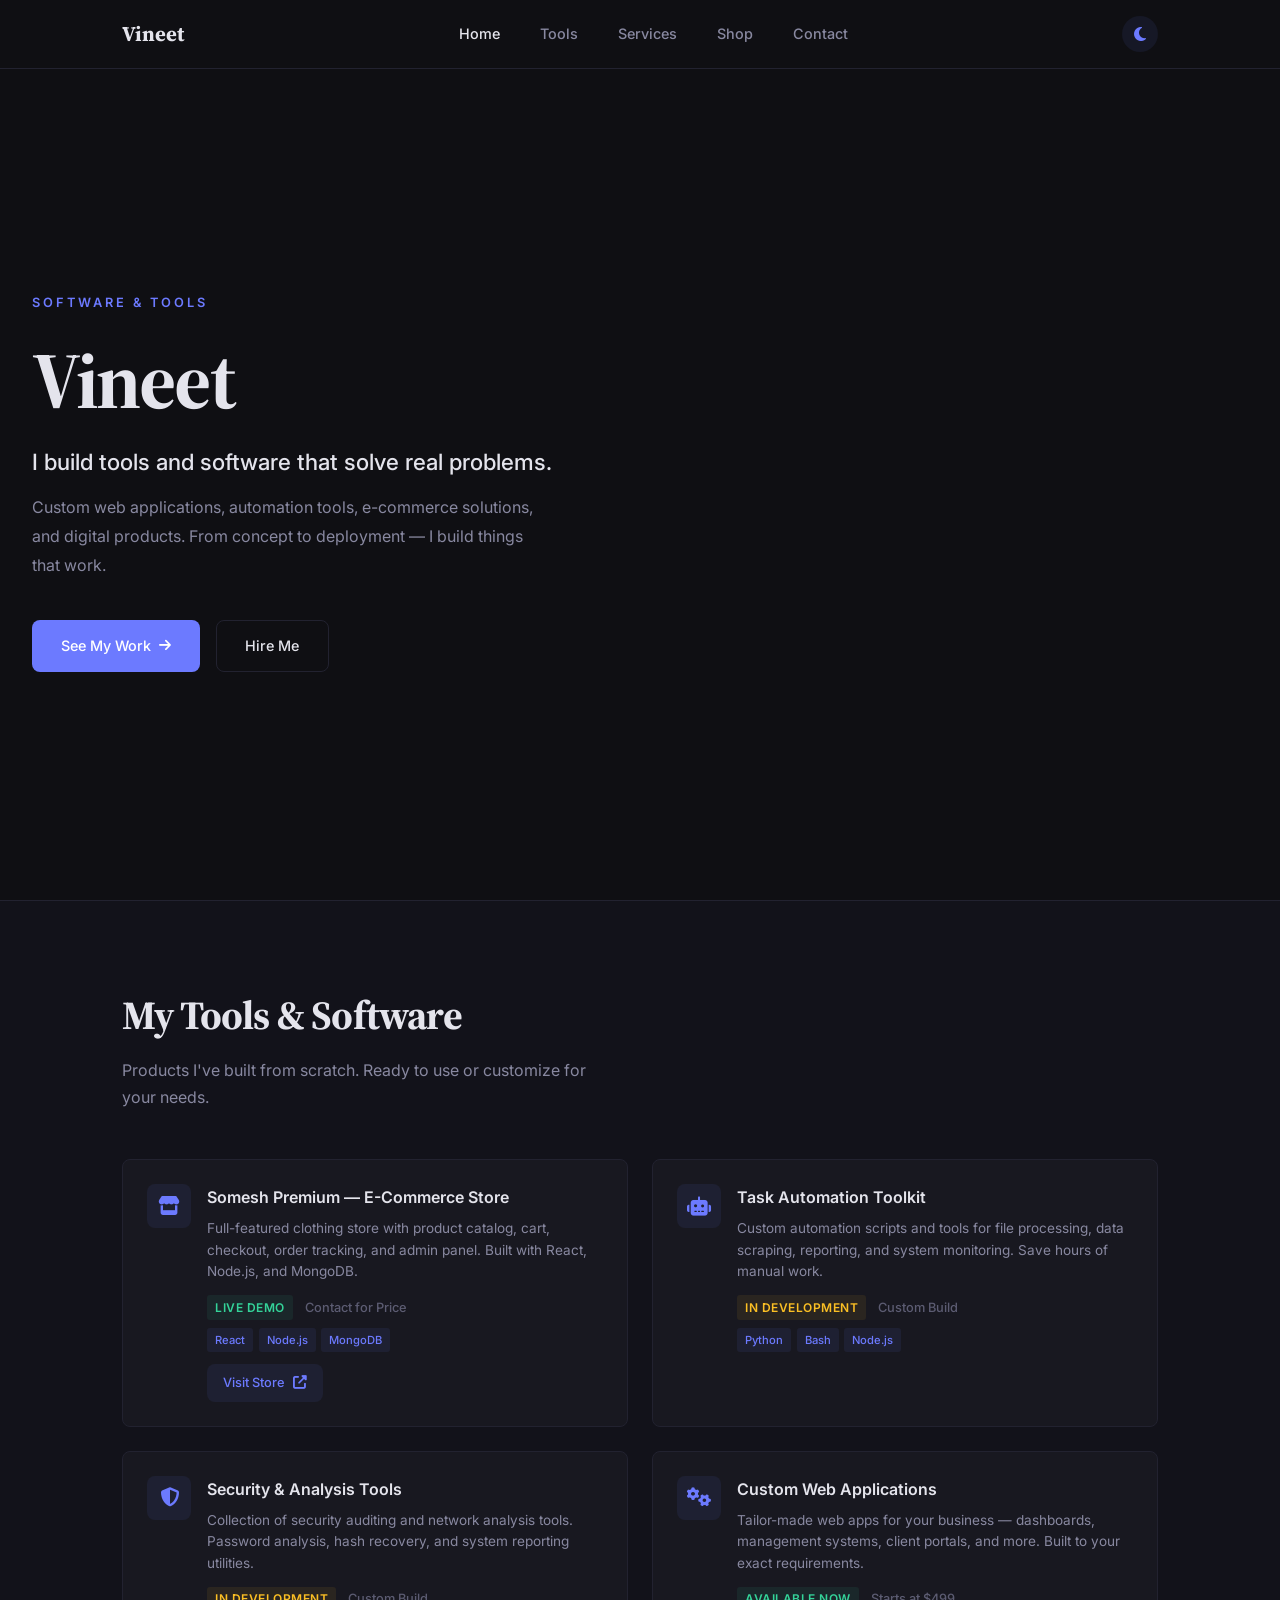
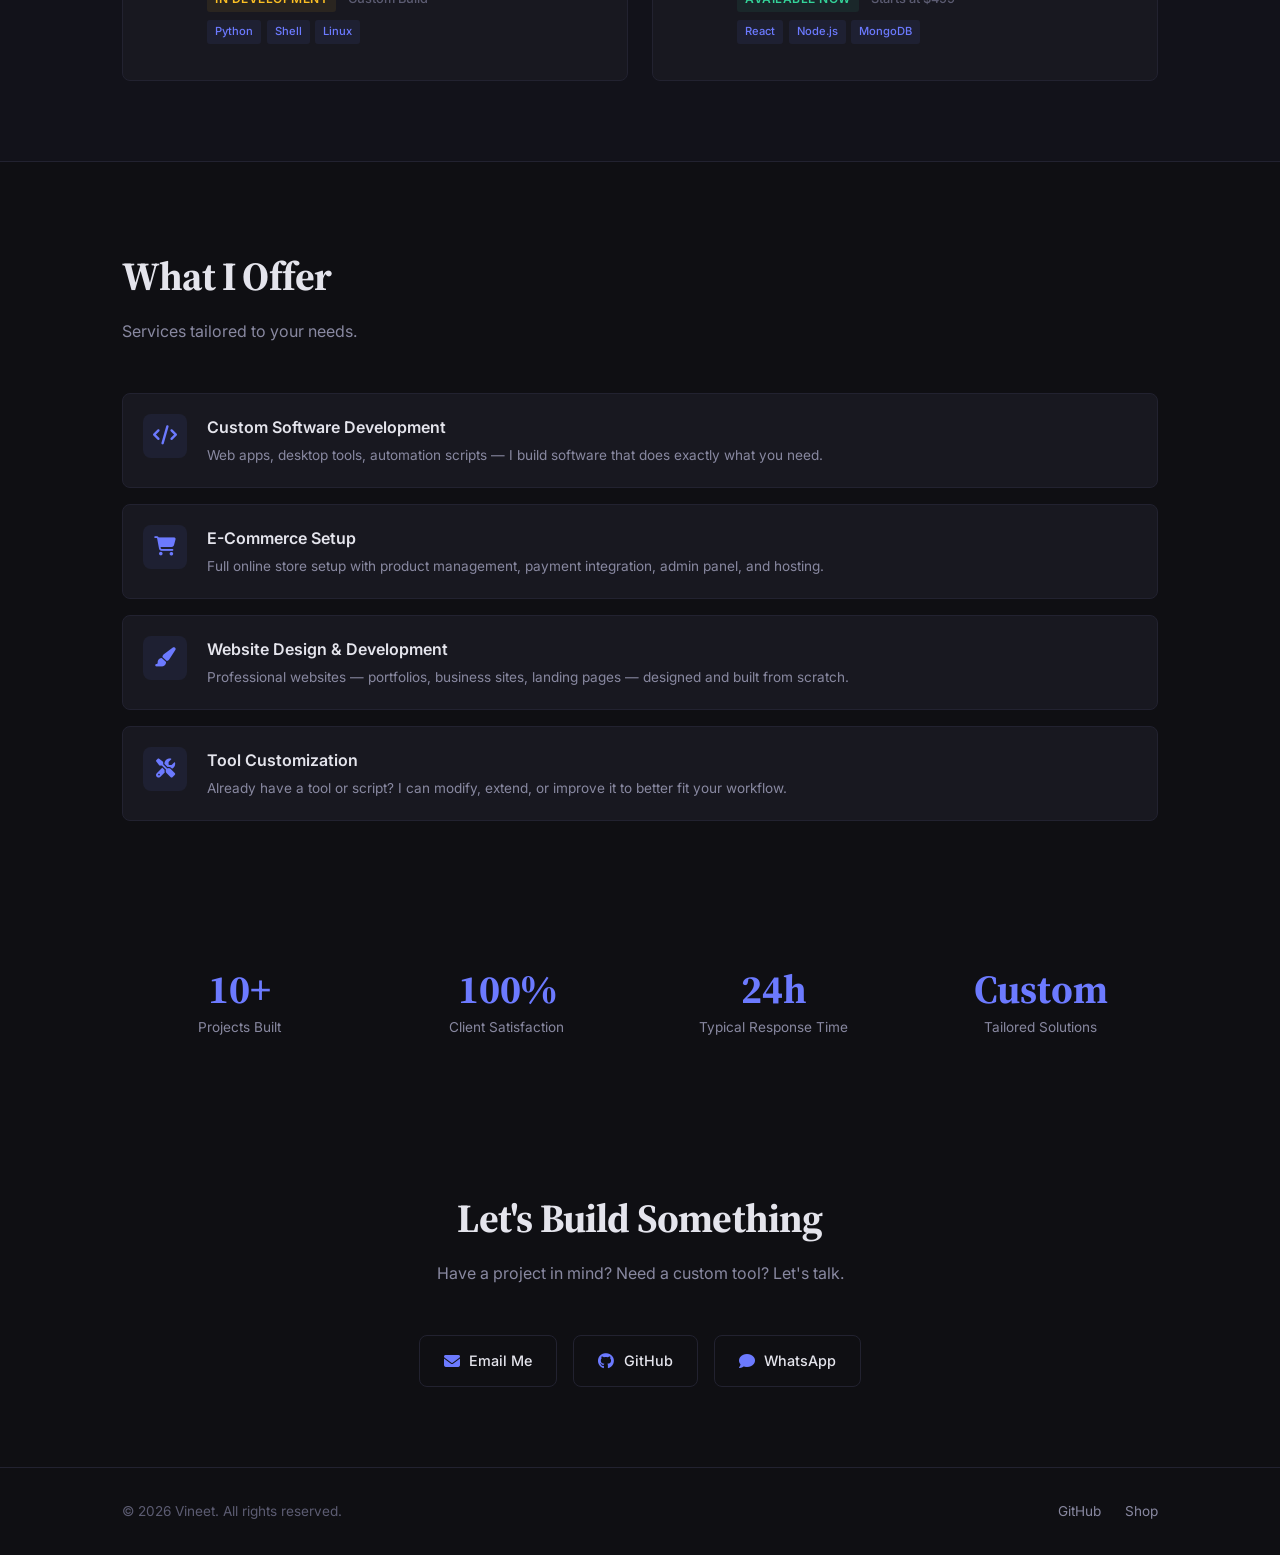
==== commit 7a802f7d: "Redesign: tools & software portfolio with custom products, services, and e-commerce shop" ====
--- a/index.html
+++ b/index.html
@@ -3,11 +3,11 @@
 <head>
   <meta charset="UTF-8">
   <meta name="viewport" content="width=device-width, initial-scale=1.0">
-  <meta name="description" content="Vineet — Senior Software Architect & Engineer. 40+ years building enterprise systems.">
-  <meta property="og:title" content="Vineet | Senior Software Architect">
-  <meta property="og:description" content="40+ years of engineering leadership. Distributed systems, architecture, and full-stack development.">
+  <meta name="description" content="Vineet — Building tools and software that solve real problems.">
+  <meta property="og:title" content="Vineet | Software & Tools">
+  <meta property="og:description" content="Custom software, tools, and digital products.">
   <meta name="theme-color" content="#1a1a2e">
-  <title>Vineet — Senior Software Architect</title>
+  <title>Vineet — Software & Tools</title>
   <link rel="preconnect" href="https://fonts.googleapis.com">
   <link rel="preconnect" href="https://fonts.gstatic.com" crossorigin>
   <link href="https://fonts.googleapis.com/css2?family=Inter:wght@300;400;500;600;700&family=Source+Serif+4:opsz,wght@8..60,400;8..60,600;8..60,700&display=swap" rel="stylesheet">
@@ -21,8 +21,8 @@
       <a href="#home" class="logo">Vineet</a>
       <ul class="nav-links">
         <li><a href="#home" class="active">Home</a></li>
-        <li><a href="#experience">Experience</a></li>
-        <li><a href="#work">Work</a></li>
+        <li><a href="#tools">Tools</a></li>
+        <li><a href="#services">Services</a></li>
         <li><a href="shop/">Shop</a></li>
         <li><a href="#contact">Contact</a></li>
       </ul>
@@ -35,202 +35,122 @@
 
   <section id="home" class="hero">
     <div class="hero-content">
-      <p class="hero-label">Software Architect & Engineer</p>
+      <p class="hero-label">Software & Tools</p>
       <h1>Vineet</h1>
-      <p class="hero-title">40+ years designing and building systems that scale.</p>
-      <p class="hero-desc">From embedded systems to cloud-native architectures — I architect, build, and lead. Trusted by Fortune 500 companies and startups alike to deliver mission-critical software.</p>
+      <p class="hero-title">I build tools and software that solve real problems.</p>
+      <p class="hero-desc">Custom web applications, automation tools, e-commerce solutions, and digital products. From concept to deployment — I build things that work.</p>
       <div class="hero-btns">
-        <a href="#experience" class="btn primary">View Career <i class="fas fa-arrow-right"></i></a>
-        <a href="#contact" class="btn outline">Get in Touch</a>
-        <a href="#" class="btn outline"><i class="fas fa-file-pdf"></i> Resume</a>
-      </div>
-      <div class="hero-logos">
-        <span class="logo-label">Worked with</span>
-        <div class="logo-strip">
-          <span>Microsoft</span>
-          <span>Amazon</span>
-          <span>Goldman Sachs</span>
-          <span>Oracle</span>
-          <span>IBM</span>
-        </div>
-      </div>
-    </div>
-  </section>
-
-  <section id="experience" class="experience">
-    <div class="container">
-      <h2 class="section-title">Career</h2>
-      <p class="section-subtitle">Four decades of engineering leadership across industries.</p>
-      <div class="timeline">
-        <div class="timeline-item">
-          <div class="timeline-marker"></div>
-          <div class="timeline-content">
-            <span class="timeline-year">2020 — Present</span>
-            <h3>Principal Software Architect</h3>
-            <span class="timeline-org">Microsoft</span>
-            <p>Leading architecture for Azure distributed storage systems. Designing consensus protocols and data replication strategies serving millions of requests per second. Mentoring principal engineers across 12 teams.</p>
-            <div class="timeline-tags">
-              <span>Distributed Systems</span>
-              <span>Azure</span>
-              <span>Rust</span>
-              <span>Go</span>
-            </div>
-          </div>
-        </div>
-        <div class="timeline-item">
-          <div class="timeline-marker"></div>
-          <div class="timeline-content">
-            <span class="timeline-year">2012 — 2020</span>
-            <h3>Senior Staff Engineer</h3>
-            <span class="timeline-org">Amazon Web Services</span>
-            <p>Core contributor to AWS Lambda and DynamoDB. Designed the cold-start optimization framework still in use today. Architected multi-region replication for DynamoDB Global Tables.</p>
-            <div class="timeline-tags">
-              <span>AWS</span>
-              <span>Java</span>
-              <span>C++</span>
-              <span>Protocol Buffers</span>
-            </div>
-          </div>
-        </div>
-        <div class="timeline-item">
-          <div class="timeline-marker"></div>
-          <div class="timeline-content">
-            <span class="timeline-year">2003 — 2012</span>
-            <h3>Technical Director</h3>
-            <span class="timeline-org">Goldman Sachs</span>
-            <p>Built the firm's real-time trading analytics platform processing 2M+ transactions per second. Led a team of 40 engineers across New York, London, and Bangalore. Reduced latency by 78%.</p>
-            <div class="timeline-tags">
-              <span>C#</span>
-              <span>.NET</span>
-              <span>SQL Server</span>
-              <span>Financial Systems</span>
-            </div>
-          </div>
-        </div>
-        <div class="timeline-item">
-          <div class="timeline-marker"></div>
-          <div class="timeline-content">
-            <span class="timeline-year">1995 — 2003</span>
-            <h3>Senior Software Engineer</h3>
-            <span class="timeline-org">Oracle Corporation</span>
-            <p>Core developer on Oracle 8i and 9i database engine. Implemented query optimizer improvements still shipping today. Designed the indexing subsystem for XML DB.</p>
-            <div class="timeline-tags">
-              <span>C</span>
-              <span>PL/SQL</span>
-              <span>Database Internals</span>
-              <span>Query Optimization</span>
-            </div>
-          </div>
-        </div>
-        <div class="timeline-item">
-          <div class="timeline-marker"></div>
-          <div class="timeline-content">
-            <span class="timeline-year">1984 — 1995</span>
-            <h3>Software Engineer</h3>
-            <span class="timeline-org">IBM</span>
-            <p>Developed operating system components for IBM AIX. Wrote device drivers and filesystem code in C and assembly. Contributed to early TCP/IP stack implementations.</p>
-            <div class="timeline-tags">
-              <span>C</span>
-              <span>Assembly</span>
-              <span>Unix</span>
-              <span>TCP/IP</span>
-            </div>
-          </div>
-        </div>
-      </div>
-    </div>
-  </section>
-
-  <section id="work" class="work">
-    <div class="container">
-      <h2 class="section-title">Selected Work</h2>
-      <p class="section-subtitle">A few projects that defined my career.</p>
-      <div class="work-list">
-        <a href="#" class="work-item">
-          <div class="work-number">01</div>
-          <div class="work-body">
-            <h3>Azure Distributed Storage Engine</h3>
-            <p>Designed and led the implementation of a next-generation storage engine for Azure Blob Storage. Reduced p99 latency by 60% while increasing throughput 3x. Scaled to exabyte-level data capacity.</p>
-            <div class="work-tags">
-              <span>Distributed Systems</span>
-              <span>Consensus Protocols</span>
-              <span>Rust</span>
-            </div>
-          </div>
-          <div class="work-arrow"><i class="fas fa-arrow-right"></i></div>
-        </a>
-        <a href="#" class="work-item">
-          <div class="work-number">02</div>
-          <div class="work-body">
-            <h3>AWS Lambda Cold-Start Optimization</h3>
-            <p>Architected the snapshot-based cold start elimination system for AWS Lambda. Reduced function startup time from 500ms to under 10ms. The design influenced serverless platforms industry-wide.</p>
-            <div class="work-tags">
-              <span>Serverless</span>
-              <span>Firecracker</span>
-              <span>Go</span>
-            </div>
-          </div>
-          <div class="work-arrow"><i class="fas fa-arrow-right"></i></div>
-        </a>
-        <a href="#" class="work-item">
-          <div class="work-number">03</div>
-          <div class="work-body">
-            <h3>Real-Time Trading Analytics Platform</h3>
-            <p>Built Goldman Sachs' flagship trading analytics system processing 2M+ transactions/second. Sub-millisecond latency with 99.999% uptime over 7 years. 40-person engineering effort across 3 continents.</p>
-            <div class="work-tags">
-              <span>Low-Latency</span>
-              <span>Financial Systems</span>
-              <span>C#</span>
-            </div>
-          </div>
-          <div class="work-arrow"><i class="fas fa-arrow-right"></i></div>
-        </a>
-        <a href="#" class="work-item">
-          <div class="work-number">04</div>
-          <div class="work-body">
-            <h3>E-Commerce Platform</h3>
-            <p>Full-stack clothing store with product catalog, cart, checkout, and admin panel. Built with React, Node.js, and MongoDB. Features real-time inventory management and order tracking. <a href="shop/">Visit Shop →</a></p>
-            <div class="work-tags">
+        <a href="#tools" class="btn primary">See My Work <i class="fas fa-arrow-right"></i></a>
+        <a href="#contact" class="btn outline">Hire Me</a>
+      </div>
+    </div>
+  </section>
+
+  <section id="tools" class="tools">
+    <div class="container">
+      <h2 class="section-title">My Tools & Software</h2>
+      <p class="section-subtitle">Products I've built from scratch. Ready to use or customize for your needs.</p>
+      <div class="tools-grid">
+        <div class="tool-card">
+          <div class="tool-icon"><i class="fas fa-store"></i></div>
+          <div class="tool-body">
+            <h3>Somesh Premium — E-Commerce Store</h3>
+            <p>Full-featured clothing store with product catalog, cart, checkout, order tracking, and admin panel. Built with React, Node.js, and MongoDB.</p>
+            <div class="tool-meta">
+              <span class="tool-status available">Live Demo</span>
+              <span class="tool-price">Contact for Price</span>
+            </div>
+            <div class="tool-tags">
               <span>React</span>
               <span>Node.js</span>
               <span>MongoDB</span>
             </div>
-          </div>
-          <div class="work-arrow"><i class="fas fa-arrow-right"></i></div>
-        </a>
-      </div>
-    </div>
-  </section>
-
-  <section class="testimonials">
-    <div class="container">
-      <div class="testimonial-grid">
-        <div class="testimonial-card">
-          <div class="testimonial-text">
-            "Vineet is the kind of engineer who thinks in decades, not sprints. His architecture designs at AWS are still in production a decade later."
-          </div>
-          <div class="testimonial-author">
-            <div class="testimonial-avatar">
-              <i class="fas fa-user-circle"></i>
-            </div>
-            <div>
-              <strong>James Chen</strong>
-              <span>VP Engineering, AWS</span>
-            </div>
-          </div>
-        </div>
-        <div class="testimonial-card">
-          <div class="testimonial-text">
-            "When Goldman needed a system that could never go down, Vineet built it. Seven years without a single major incident."
-          </div>
-          <div class="testimonial-author">
-            <div class="testimonial-avatar">
-              <i class="fas fa-user-circle"></i>
-            </div>
-            <div>
-              <strong>Sarah Mitchell</strong>
-              <span>CTO, Bridgewater Associates</span>
-            </div>
+            <a href="shop/" class="btn small">Visit Store <i class="fas fa-external-link-alt"></i></a>
+          </div>
+        </div>
+        <div class="tool-card">
+          <div class="tool-icon"><i class="fas fa-robot"></i></div>
+          <div class="tool-body">
+            <h3>Task Automation Toolkit</h3>
+            <p>Custom automation scripts and tools for file processing, data scraping, reporting, and system monitoring. Save hours of manual work.</p>
+            <div class="tool-meta">
+              <span class="tool-status dev">In Development</span>
+              <span class="tool-price">Custom Build</span>
+            </div>
+            <div class="tool-tags">
+              <span>Python</span>
+              <span>Bash</span>
+              <span>Node.js</span>
+            </div>
+          </div>
+        </div>
+        <div class="tool-card">
+          <div class="tool-icon"><i class="fas fa-shield-alt"></i></div>
+          <div class="tool-body">
+            <h3>Security & Analysis Tools</h3>
+            <p>Collection of security auditing and network analysis tools. Password analysis, hash recovery, and system reporting utilities.</p>
+            <div class="tool-meta">
+              <span class="tool-status dev">In Development</span>
+              <span class="tool-price">Custom Build</span>
+            </div>
+            <div class="tool-tags">
+              <span>Python</span>
+              <span>Shell</span>
+              <span>Linux</span>
+            </div>
+          </div>
+        </div>
+        <div class="tool-card">
+          <div class="tool-icon"><i class="fas fa-cogs"></i></div>
+          <div class="tool-body">
+            <h3>Custom Web Applications</h3>
+            <p>Tailor-made web apps for your business — dashboards, management systems, client portals, and more. Built to your exact requirements.</p>
+            <div class="tool-meta">
+              <span class="tool-status available">Available Now</span>
+              <span class="tool-price">Starts at $499</span>
+            </div>
+            <div class="tool-tags">
+              <span>React</span>
+              <span>Node.js</span>
+              <span>MongoDB</span>
+            </div>
+          </div>
+        </div>
+      </div>
+    </div>
+  </section>
+
+  <section id="services" class="services">
+    <div class="container">
+      <h2 class="section-title">What I Offer</h2>
+      <p class="section-subtitle">Services tailored to your needs.</p>
+      <div class="services-list">
+        <div class="service-item">
+          <div class="service-icon"><i class="fas fa-code"></i></div>
+          <div>
+            <h3>Custom Software Development</h3>
+            <p>Web apps, desktop tools, automation scripts — I build software that does exactly what you need.</p>
+          </div>
+        </div>
+        <div class="service-item">
+          <div class="service-icon"><i class="fas fa-shopping-cart"></i></div>
+          <div>
+            <h3>E-Commerce Setup</h3>
+            <p>Full online store setup with product management, payment integration, admin panel, and hosting.</p>
+          </div>
+        </div>
+        <div class="service-item">
+          <div class="service-icon"><i class="fas fa-paint-brush"></i></div>
+          <div>
+            <h3>Website Design & Development</h3>
+            <p>Professional websites — portfolios, business sites, landing pages — designed and built from scratch.</p>
+          </div>
+        </div>
+        <div class="service-item">
+          <div class="service-icon"><i class="fas fa-tools"></i></div>
+          <div>
+            <h3>Tool Customization</h3>
+            <p>Already have a tool or script? I can modify, extend, or improve it to better fit your workflow.</p>
           </div>
         </div>
       </div>
@@ -241,57 +161,20 @@
     <div class="container">
       <div class="metrics-grid">
         <div class="metric">
-          <span class="metric-number">40+</span>
-          <span class="metric-label">Years Engineering</span>
-        </div>
-        <div class="metric">
-          <span class="metric-number">200+</span>
-          <span class="metric-label">Systems Designed</span>
-        </div>
-        <div class="metric">
-          <span class="metric-number">50+</span>
-          <span class="metric-label">Engineers Mentored</span>
-        </div>
-        <div class="metric">
-          <span class="metric-number">99.999%</span>
-          <span class="metric-label">Uptime Delivered</span>
-        </div>
-      </div>
-    </div>
-  </section>
-
-  <section class="publications">
-    <div class="container">
-      <h2 class="section-title">Publications & Talks</h2>
-      <p class="section-subtitle">Conference keynotes, papers, and industry contributions.</p>
-      <div class="pub-list">
-        <div class="pub-item">
-          <span class="pub-year">2024</span>
-          <div class="pub-body">
-            <h3>Building Resilient Distributed Systems at Scale</h3>
-            <p>Keynote — AWS re:Invent</p>
-          </div>
-        </div>
-        <div class="pub-item">
-          <span class="pub-year">2022</span>
-          <div class="pub-body">
-            <h3>Consensus Protocols in Practice: Lessons from Azure Storage</h3>
-            <p>ACM SIGOPS — Best Paper Award</p>
-          </div>
-        </div>
-        <div class="pub-item">
-          <span class="pub-year">2019</span>
-          <div class="pub-body">
-            <h3>Serverless at Scale: The Lambda Story</h3>
-            <p>QCon San Francisco — Invited Talk</p>
-          </div>
-        </div>
-        <div class="pub-item">
-          <span class="pub-year">2015</span>
-          <div class="pub-body">
-            <h3>Real-Time Stream Processing in Financial Markets</h3>
-            <p>IEEE International Conference on Big Data</p>
-          </div>
+          <span class="metric-number">10+</span>
+          <span class="metric-label">Projects Built</span>
+        </div>
+        <div class="metric">
+          <span class="metric-number">100%</span>
+          <span class="metric-label">Client Satisfaction</span>
+        </div>
+        <div class="metric">
+          <span class="metric-number">24h</span>
+          <span class="metric-label">Typical Response Time</span>
+        </div>
+        <div class="metric">
+          <span class="metric-number">Custom</span>
+          <span class="metric-label">Tailored Solutions</span>
         </div>
       </div>
     </div>
@@ -300,24 +183,20 @@
   <section id="contact" class="contact">
     <div class="container">
       <div class="contact-inner">
-        <h2 class="section-title">Contact</h2>
-        <p class="section-subtitle">Have a challenging problem? Let's talk.</p>
+        <h2 class="section-title">Let's Build Something</h2>
+        <p class="section-subtitle">Have a project in mind? Need a custom tool? Let's talk.</p>
         <div class="contact-methods">
           <a href="mailto:vineet@example.com" class="contact-card">
             <i class="fas fa-envelope"></i>
-            <span>vineet@example.com</span>
-          </a>
-          <a href="#" class="contact-card">
-            <i class="fab fa-linkedin-in"></i>
-            <span>LinkedIn</span>
+            <span>Email Me</span>
           </a>
           <a href="https://github.com/iminfinity583-cmyk" class="contact-card">
             <i class="fab fa-github"></i>
             <span>GitHub</span>
           </a>
           <a href="#" class="contact-card">
-            <i class="fas fa-calendar-check"></i>
-            <span>Schedule a Call</span>
+            <i class="fas fa-comment"></i>
+            <span>WhatsApp</span>
           </a>
         </div>
       </div>
@@ -330,7 +209,6 @@
         <p>&copy; 2026 Vineet. All rights reserved.</p>
         <div class="footer-links">
           <a href="https://github.com/iminfinity583-cmyk">GitHub</a>
-          <a href="#">LinkedIn</a>
           <a href="shop/">Shop</a>
         </div>
       </div>
@@ -338,7 +216,6 @@
   </footer>
 
   <button id="back-to-top" aria-label="Back to top"><i class="fas fa-arrow-up"></i></button>
-
   <script src="script.js"></script>
 </body>
 </html>
--- a/style.css
+++ b/style.css
@@ -15,6 +15,10 @@
   --accent: #6c7aff;
   --accent-dim: #4a56cc;
   --accent-subtle: rgba(108, 122, 255, 0.08);
+  --green: #34d399;
+  --green-subtle: rgba(52, 211, 153, 0.08);
+  --yellow: #fbbf24;
+  --yellow-subtle: rgba(251, 191, 36, 0.08);
   --font-sans: 'Inter', -apple-system, BlinkMacSystemFont, sans-serif;
   --font-serif: 'Source Serif 4', Georgia, serif;
   --radius: 8px;
@@ -32,6 +36,10 @@
   --accent: #4a56cc;
   --accent-dim: #3a46b0;
   --accent-subtle: rgba(74, 86, 204, 0.08);
+  --green: #059669;
+  --green-subtle: rgba(5, 150, 105, 0.08);
+  --yellow: #b45309;
+  --yellow-subtle: rgba(180, 83, 9, 0.08);
 }
 
 html {
@@ -47,13 +55,16 @@
   -webkit-font-smoothing: antialiased;
 }
 
+body.no-scroll {
+  overflow: hidden;
+}
+
 .container {
   max-width: 1100px;
   margin: 0 auto;
   padding: 0 2rem;
 }
 
-/* Header */
 header {
   position: fixed;
   width: 100%;
@@ -78,7 +89,6 @@
   font-weight: 700;
   color: var(--text);
   text-decoration: none;
-  letter-spacing: -0.02em;
 }
 
 .nav-links {
@@ -93,7 +103,6 @@
   font-size: 0.9rem;
   font-weight: 500;
   transition: color var(--transition);
-  position: relative;
 }
 
 .nav-links a:hover,
@@ -164,11 +173,10 @@
   display: flex;
   align-items: center;
   padding: 8rem 2rem 4rem;
-  position: relative;
 }
 
 .hero-content {
-  max-width: 720px;
+  max-width: 680px;
 }
 
 .hero-label {
@@ -201,7 +209,7 @@
 .hero-desc {
   font-size: 1rem;
   color: var(--text-dim);
-  max-width: 560px;
+  max-width: 520px;
   line-height: 1.8;
   margin-bottom: 2.5rem;
 }
@@ -210,36 +218,6 @@
   display: flex;
   gap: 1rem;
   flex-wrap: wrap;
-  margin-bottom: 3rem;
-}
-
-.hero-logos {
-  display: flex;
-  align-items: center;
-  gap: 1.5rem;
-  flex-wrap: wrap;
-}
-
-.logo-label {
-  font-size: 0.75rem;
-  text-transform: uppercase;
-  letter-spacing: 2px;
-  color: var(--text-muted);
-  font-weight: 500;
-}
-
-.logo-strip {
-  display: flex;
-  gap: 1.5rem;
-  flex-wrap: wrap;
-}
-
-.logo-strip span {
-  font-family: var(--font-serif);
-  font-size: 0.95rem;
-  color: var(--text-dim);
-  font-weight: 600;
-  letter-spacing: -0.01em;
 }
 
 /* Buttons */
@@ -282,14 +260,27 @@
   color: var(--accent);
 }
 
+.btn.small {
+  padding: 0.5rem 1rem;
+  font-size: 0.8rem;
+  background: var(--accent-subtle);
+  color: var(--accent);
+  border-radius: var(--radius);
+}
+
+.btn.small:hover {
+  background: var(--accent);
+  color: #fff;
+}
+
 /* Sections */
 section {
-  padding: 6rem 0;
+  padding: 5rem 0;
 }
 
 .section-title {
   font-family: var(--font-serif);
-  font-size: 2.8rem;
+  font-size: 2.5rem;
   font-weight: 700;
   margin-bottom: 0.5rem;
   letter-spacing: -0.02em;
@@ -302,219 +293,153 @@
   max-width: 480px;
 }
 
-/* Timeline */
-.experience {
+/* Tools */
+.tools {
   background: var(--bg-alt);
   border-top: 1px solid var(--border);
   border-bottom: 1px solid var(--border);
 }
 
-.timeline {
-  position: relative;
-  padding-left: 2rem;
-}
-
-.timeline::before {
-  content: '';
-  position: absolute;
-  left: 0;
-  top: 0;
-  bottom: 0;
-  width: 1px;
-  background: var(--border);
-}
-
-.timeline-item {
-  position: relative;
-  padding-left: 2rem;
-  padding-bottom: 3rem;
-}
-
-.timeline-item:last-child {
-  padding-bottom: 0;
-}
-
-.timeline-marker {
-  position: absolute;
-  left: -2rem;
-  top: 0.5rem;
-  width: 12px;
-  height: 12px;
-  border-radius: 50%;
-  background: var(--accent);
-  border: 3px solid var(--bg-alt);
-  transform: translateX(-50%);
-}
-
-.timeline-year {
+.tools-grid {
+  display: grid;
+  grid-template-columns: repeat(auto-fit, minmax(340px, 1fr));
+  gap: 1.5rem;
+}
+
+.tool-card {
+  background: var(--card);
+  border: 1px solid var(--border);
+  border-radius: var(--radius);
+  padding: 1.5rem;
+  display: flex;
+  gap: 1rem;
+  transition: all var(--transition);
+}
+
+.tool-card:hover {
+  border-color: var(--accent);
+}
+
+.tool-icon {
+  width: 44px;
+  height: 44px;
+  background: var(--accent-subtle);
+  border-radius: var(--radius);
+  display: flex;
+  align-items: center;
+  justify-content: center;
+  color: var(--accent);
+  font-size: 1.2rem;
+  flex-shrink: 0;
+}
+
+.tool-body h3 {
+  font-size: 1rem;
+  font-weight: 600;
+  margin-bottom: 0.4rem;
+}
+
+.tool-body p {
+  font-size: 0.85rem;
+  color: var(--text-dim);
+  line-height: 1.6;
+  margin-bottom: 0.75rem;
+}
+
+.tool-meta {
+  display: flex;
+  align-items: center;
+  gap: 0.75rem;
+  margin-bottom: 0.5rem;
+  flex-wrap: wrap;
+}
+
+.tool-status {
+  font-size: 0.75rem;
+  font-weight: 600;
+  padding: 0.15rem 0.5rem;
+  border-radius: 3px;
+  text-transform: uppercase;
+  letter-spacing: 0.5px;
+}
+
+.tool-status.available {
+  background: var(--green-subtle);
+  color: var(--green);
+}
+
+.tool-status.dev {
+  background: var(--yellow-subtle);
+  color: var(--yellow);
+}
+
+.tool-price {
   font-size: 0.8rem;
-  color: var(--accent);
-  font-weight: 600;
-  text-transform: uppercase;
-  letter-spacing: 1px;
-}
-
-.timeline-content h3 {
-  font-size: 1.2rem;
-  font-weight: 600;
-  margin: 0.3rem 0 0.2rem;
-}
-
-.timeline-org {
-  font-size: 0.9rem;
-  color: var(--text-dim);
-  display: block;
+  color: var(--text-muted);
+  font-weight: 500;
+}
+
+.tool-tags {
+  display: flex;
+  flex-wrap: wrap;
+  gap: 0.35rem;
   margin-bottom: 0.75rem;
 }
 
-.timeline-content p {
-  color: var(--text-dim);
-  font-size: 0.95rem;
-  line-height: 1.7;
-  margin-bottom: 0.75rem;
-}
-
-.timeline-tags {
-  display: flex;
-  flex-wrap: wrap;
-  gap: 0.4rem;
-}
-
-.timeline-tags span {
-  font-size: 0.75rem;
-  padding: 0.2rem 0.6rem;
+.tool-tags span {
+  font-size: 0.7rem;
+  padding: 0.15rem 0.5rem;
   background: var(--accent-subtle);
   color: var(--accent);
   border-radius: 3px;
   font-weight: 500;
 }
 
-/* Work */
-.work-list {
+/* Services */
+.services-list {
   display: flex;
   flex-direction: column;
-  gap: 0;
-}
-
-.work-item {
-  display: grid;
-  grid-template-columns: 3rem 1fr 2rem;
-  gap: 1.5rem;
-  padding: 1.5rem 0;
-  text-decoration: none;
-  color: inherit;
-  border-bottom: 1px solid var(--border);
-  transition: opacity var(--transition);
-  align-items: start;
-}
-
-.work-item:last-child {
-  border-bottom: none;
-}
-
-.work-item:hover {
-  opacity: 0.8;
-}
-
-.work-number {
-  font-family: var(--font-serif);
-  font-size: 1.5rem;
-  font-weight: 700;
-  color: var(--text-muted);
-  line-height: 1;
-}
-
-.work-body h3 {
-  font-size: 1.1rem;
-  font-weight: 600;
-  margin-bottom: 0.3rem;
-}
-
-.work-body p {
-  font-size: 0.9rem;
-  color: var(--text-dim);
-  line-height: 1.7;
-}
-
-.work-body a {
-  color: var(--accent);
-  text-decoration: none;
-}
-
-.work-body a:hover {
-  text-decoration: underline;
-}
-
-.work-tags {
-  display: flex;
-  flex-wrap: wrap;
-  gap: 0.4rem;
-  margin-top: 0.5rem;
-}
-
-.work-tags span {
-  font-size: 0.75rem;
-  padding: 0.2rem 0.6rem;
-  background: var(--accent-subtle);
-  color: var(--accent);
-  border-radius: 3px;
-  font-weight: 500;
-}
-
-.work-arrow {
-  color: var(--text-muted);
-  font-size: 0.9rem;
-  padding-top: 0.2rem;
-}
-
-/* Testimonials */
-.testimonials {
-  background: var(--bg-alt);
-  border-top: 1px solid var(--border);
-}
-
-.testimonial-grid {
-  display: grid;
-  grid-template-columns: 1fr 1fr;
-  gap: 2rem;
-}
-
-.testimonial-card {
-  padding: 2rem;
+  gap: 1rem;
+}
+
+.service-item {
+  display: flex;
+  gap: 1.25rem;
+  align-items: flex-start;
+  padding: 1.25rem;
   border: 1px solid var(--border);
   border-radius: var(--radius);
   background: var(--card);
-}
-
-.testimonial-text {
-  font-family: var(--font-serif);
+  transition: border-color var(--transition);
+}
+
+.service-item:hover {
+  border-color: var(--accent);
+}
+
+.service-icon {
+  width: 44px;
+  height: 44px;
+  background: var(--accent-subtle);
+  border-radius: var(--radius);
+  display: flex;
+  align-items: center;
+  justify-content: center;
+  color: var(--accent);
+  font-size: 1.2rem;
+  flex-shrink: 0;
+}
+
+.service-item h3 {
   font-size: 1rem;
-  line-height: 1.7;
-  color: var(--text);
-  margin-bottom: 1.5rem;
-  font-style: italic;
-}
-
-.testimonial-author {
-  display: flex;
-  align-items: center;
-  gap: 0.75rem;
-}
-
-.testimonial-author i {
-  font-size: 2rem;
-  color: var(--text-muted);
-}
-
-.testimonial-author strong {
-  display: block;
-  font-size: 0.9rem;
   font-weight: 600;
-}
-
-.testimonial-author span {
-  font-size: 0.8rem;
+  margin-bottom: 0.25rem;
+}
+
+.service-item p {
+  font-size: 0.85rem;
   color: var(--text-dim);
+  line-height: 1.6;
 }
 
 /* Metrics */
@@ -542,49 +467,6 @@
 }
 
 .metric-label {
-  font-size: 0.85rem;
-  color: var(--text-dim);
-}
-
-/* Publications */
-.publications {
-  background: var(--bg-alt);
-  border-top: 1px solid var(--border);
-  border-bottom: 1px solid var(--border);
-}
-
-.pub-list {
-  display: flex;
-  flex-direction: column;
-}
-
-.pub-item {
-  display: grid;
-  grid-template-columns: 4rem 1fr;
-  gap: 1.5rem;
-  padding: 1.25rem 0;
-  border-bottom: 1px solid var(--border);
-  align-items: start;
-}
-
-.pub-item:last-child {
-  border-bottom: none;
-}
-
-.pub-year {
-  font-size: 0.85rem;
-  color: var(--text-muted);
-  font-weight: 500;
-  padding-top: 0.2rem;
-}
-
-.pub-body h3 {
-  font-size: 1rem;
-  font-weight: 600;
-  margin-bottom: 0.2rem;
-}
-
-.pub-body p {
   font-size: 0.85rem;
   color: var(--text-dim);
 }
@@ -714,9 +596,6 @@
 
 /* Responsive */
 @media (max-width: 900px) {
-  .testimonial-grid {
-    grid-template-columns: 1fr;
-  }
   .metrics-grid {
     grid-template-columns: repeat(2, 1fr);
   }
@@ -729,8 +608,7 @@
     left: 0;
     width: 100%;
     height: 100vh;
-    background: rgba(15, 15, 19, 0.98);
-    backdrop-filter: blur(30px);
+    background: var(--bg);
     flex-direction: column;
     align-items: center;
     justify-content: center;
@@ -760,48 +638,31 @@
     font-size: 2rem;
   }
 
-  .timeline {
-    padding-left: 1.5rem;
-  }
-  .timeline-item {
-    padding-left: 1.5rem;
-  }
-  .timeline-marker {
-    left: -1.5rem;
-  }
-
-  .work-item {
-    grid-template-columns: 2rem 1fr 1.5rem;
+  .tools-grid {
+    grid-template-columns: 1fr;
+  }
+}
+
+@media (max-width: 480px) {
+  .hero-content h1 {
+    font-size: 2.2rem;
+  }
+  .hero-btns {
+    flex-direction: column;
+  }
+  .btn {
+    width: 100%;
+    justify-content: center;
+  }
+  .metrics-grid {
+    grid-template-columns: 1fr 1fr;
     gap: 1rem;
   }
-
-  .pub-item {
-    grid-template-columns: 1fr;
-    gap: 0.3rem;
-  }
-
+  .metric-number {
+    font-size: 2rem;
+  }
   .footer-content {
     flex-direction: column;
     text-align: center;
   }
 }
-
-@media (max-width: 480px) {
-  .hero-content h1 {
-    font-size: 2.2rem;
-  }
-  .hero-btns {
-    flex-direction: column;
-  }
-  .btn {
-    width: 100%;
-    justify-content: center;
-  }
-  .metrics-grid {
-    grid-template-columns: 1fr 1fr;
-    gap: 1rem;
-  }
-  .metric-number {
-    font-size: 2rem;
-  }
-}
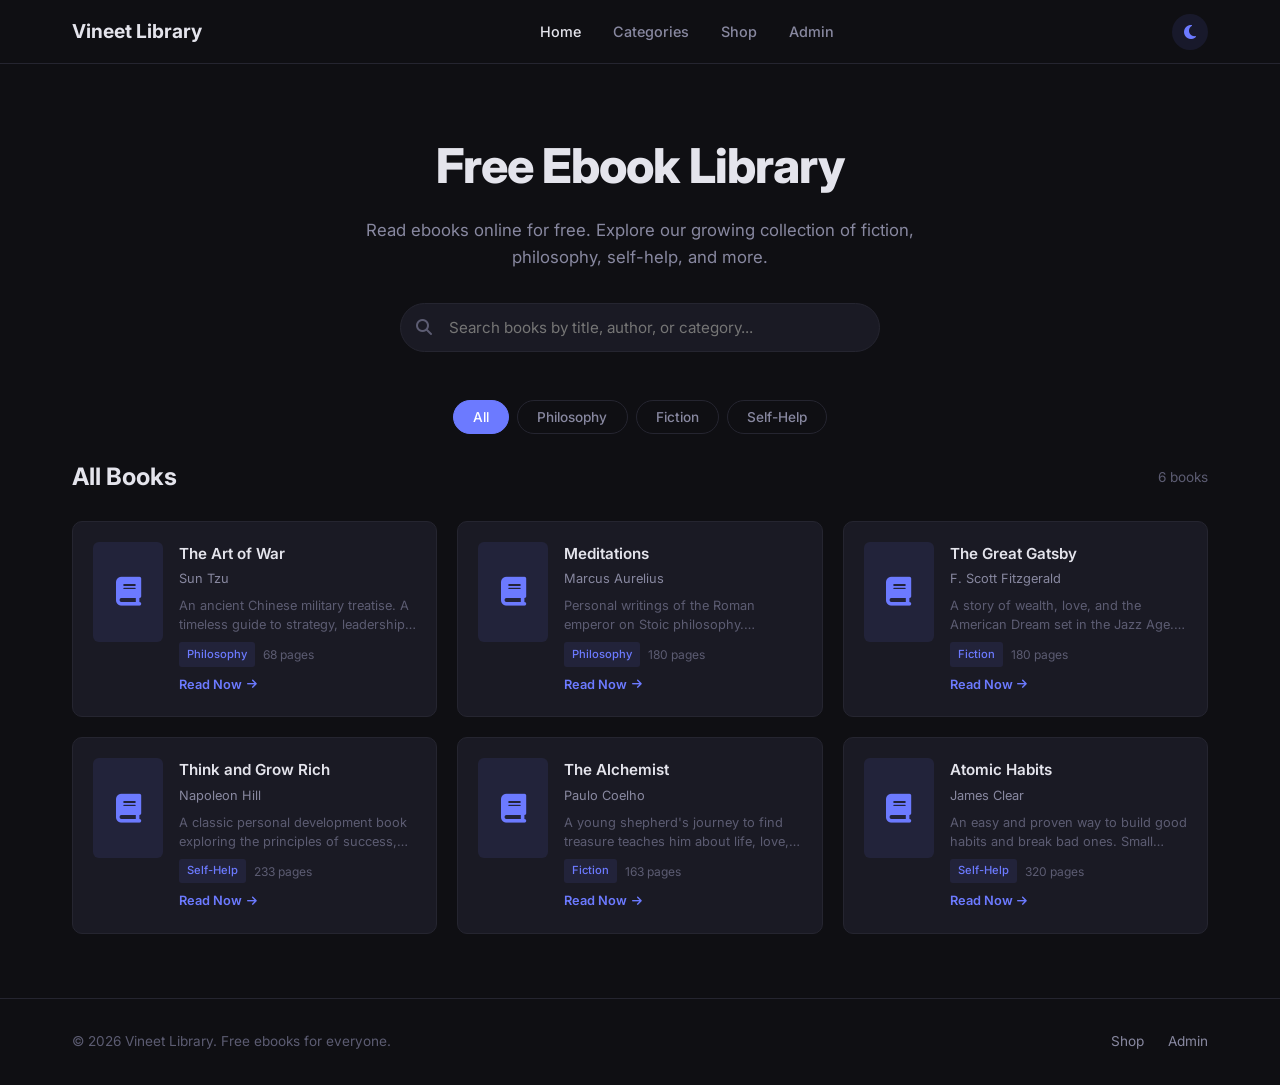
==== commit 3a8ee2d9: "Transform site into free ebook library with PDF reader, admin panel, search, and categories" ====
--- a/index.html
+++ b/index.html
@@ -3,219 +3,133 @@
 <head>
   <meta charset="UTF-8">
   <meta name="viewport" content="width=device-width, initial-scale=1.0">
-  <meta name="description" content="Vineet — Building tools and software that solve real problems.">
-  <meta property="og:title" content="Vineet | Software & Tools">
-  <meta property="og:description" content="Custom software, tools, and digital products.">
-  <meta name="theme-color" content="#1a1a2e">
-  <title>Vineet — Software & Tools</title>
+  <meta name="description" content="Vineet — Free Ebook Library. Read ebooks online for free.">
+  <title>Vineet — Free Ebook Library</title>
   <link rel="preconnect" href="https://fonts.googleapis.com">
   <link rel="preconnect" href="https://fonts.gstatic.com" crossorigin>
-  <link href="https://fonts.googleapis.com/css2?family=Inter:wght@300;400;500;600;700&family=Source+Serif+4:opsz,wght@8..60,400;8..60,600;8..60,700&display=swap" rel="stylesheet">
+  <link href="https://fonts.googleapis.com/css2?family=Inter:wght@300;400;500;600;700;800&display=swap" rel="stylesheet">
   <link rel="stylesheet" href="https://cdnjs.cloudflare.com/ajax/libs/font-awesome/6.5.1/css/all.min.css">
   <link rel="stylesheet" href="style.css">
 </head>
 <body>
 
+  <!-- Header -->
   <header>
     <nav>
-      <a href="#home" class="logo">Vineet</a>
-      <ul class="nav-links">
-        <li><a href="#home" class="active">Home</a></li>
-        <li><a href="#tools">Tools</a></li>
-        <li><a href="#services">Services</a></li>
+      <a href="./" class="logo">Vineet Library</a>
+      <ul class="nav-links" id="navLinks">
+        <li><a href="./" class="active">Home</a></li>
+        <li><a href="#categories">Categories</a></li>
         <li><a href="shop/">Shop</a></li>
-        <li><a href="#contact">Contact</a></li>
+        <li><a href="#" onclick="showAdmin(event)">Admin</a></li>
       </ul>
       <div class="nav-actions">
-        <button id="theme-toggle" class="theme-btn" aria-label="Toggle theme"><i class="fas fa-moon"></i></button>
+        <button id="themeToggle" class="theme-btn" aria-label="Toggle theme"><i class="fas fa-moon"></i></button>
         <button class="hamburger" id="hamburger" aria-label="Menu"><span></span><span></span><span></span></button>
       </div>
     </nav>
   </header>
 
-  <section id="home" class="hero">
+  <!-- Hero -->
+  <section class="hero">
     <div class="hero-content">
-      <p class="hero-label">Software & Tools</p>
-      <h1>Vineet</h1>
-      <p class="hero-title">I build tools and software that solve real problems.</p>
-      <p class="hero-desc">Custom web applications, automation tools, e-commerce solutions, and digital products. From concept to deployment — I build things that work.</p>
-      <div class="hero-btns">
-        <a href="#tools" class="btn primary">See My Work <i class="fas fa-arrow-right"></i></a>
-        <a href="#contact" class="btn outline">Hire Me</a>
+      <h1>Free Ebook Library</h1>
+      <p class="hero-desc">Read ebooks online for free. Explore our growing collection of fiction, philosophy, self-help, and more.</p>
+      <div class="search-box">
+        <i class="fas fa-search"></i>
+        <input type="text" id="searchInput" placeholder="Search books by title, author, or category..." oninput="filterBooks()">
       </div>
     </div>
   </section>
 
-  <section id="tools" class="tools">
+  <!-- Categories -->
+  <section id="categories" class="categories">
     <div class="container">
-      <h2 class="section-title">My Tools & Software</h2>
-      <p class="section-subtitle">Products I've built from scratch. Ready to use or customize for your needs.</p>
-      <div class="tools-grid">
-        <div class="tool-card">
-          <div class="tool-icon"><i class="fas fa-store"></i></div>
-          <div class="tool-body">
-            <h3>Somesh Premium — E-Commerce Store</h3>
-            <p>Full-featured clothing store with product catalog, cart, checkout, order tracking, and admin panel. Built with React, Node.js, and MongoDB.</p>
-            <div class="tool-meta">
-              <span class="tool-status available">Live Demo</span>
-              <span class="tool-price">Contact for Price</span>
-            </div>
-            <div class="tool-tags">
-              <span>React</span>
-              <span>Node.js</span>
-              <span>MongoDB</span>
-            </div>
-            <a href="shop/" class="btn small">Visit Store <i class="fas fa-external-link-alt"></i></a>
-          </div>
-        </div>
-        <div class="tool-card">
-          <div class="tool-icon"><i class="fas fa-robot"></i></div>
-          <div class="tool-body">
-            <h3>Task Automation Toolkit</h3>
-            <p>Custom automation scripts and tools for file processing, data scraping, reporting, and system monitoring. Save hours of manual work.</p>
-            <div class="tool-meta">
-              <span class="tool-status dev">In Development</span>
-              <span class="tool-price">Custom Build</span>
-            </div>
-            <div class="tool-tags">
-              <span>Python</span>
-              <span>Bash</span>
-              <span>Node.js</span>
-            </div>
-          </div>
-        </div>
-        <div class="tool-card">
-          <div class="tool-icon"><i class="fas fa-shield-alt"></i></div>
-          <div class="tool-body">
-            <h3>Security & Analysis Tools</h3>
-            <p>Collection of security auditing and network analysis tools. Password analysis, hash recovery, and system reporting utilities.</p>
-            <div class="tool-meta">
-              <span class="tool-status dev">In Development</span>
-              <span class="tool-price">Custom Build</span>
-            </div>
-            <div class="tool-tags">
-              <span>Python</span>
-              <span>Shell</span>
-              <span>Linux</span>
-            </div>
-          </div>
-        </div>
-        <div class="tool-card">
-          <div class="tool-icon"><i class="fas fa-cogs"></i></div>
-          <div class="tool-body">
-            <h3>Custom Web Applications</h3>
-            <p>Tailor-made web apps for your business — dashboards, management systems, client portals, and more. Built to your exact requirements.</p>
-            <div class="tool-meta">
-              <span class="tool-status available">Available Now</span>
-              <span class="tool-price">Starts at $499</span>
-            </div>
-            <div class="tool-tags">
-              <span>React</span>
-              <span>Node.js</span>
-              <span>MongoDB</span>
-            </div>
-          </div>
-        </div>
+      <div class="category-filters" id="categoryFilters">
+        <button class="cat-btn active" data-cat="all" onclick="filterByCategory('all', this)">All</button>
       </div>
     </div>
   </section>
 
-  <section id="services" class="services">
+  <!-- Book Grid -->
+  <section class="books">
     <div class="container">
-      <h2 class="section-title">What I Offer</h2>
-      <p class="section-subtitle">Services tailored to your needs.</p>
-      <div class="services-list">
-        <div class="service-item">
-          <div class="service-icon"><i class="fas fa-code"></i></div>
-          <div>
-            <h3>Custom Software Development</h3>
-            <p>Web apps, desktop tools, automation scripts — I build software that does exactly what you need.</p>
-          </div>
-        </div>
-        <div class="service-item">
-          <div class="service-icon"><i class="fas fa-shopping-cart"></i></div>
-          <div>
-            <h3>E-Commerce Setup</h3>
-            <p>Full online store setup with product management, payment integration, admin panel, and hosting.</p>
-          </div>
-        </div>
-        <div class="service-item">
-          <div class="service-icon"><i class="fas fa-paint-brush"></i></div>
-          <div>
-            <h3>Website Design & Development</h3>
-            <p>Professional websites — portfolios, business sites, landing pages — designed and built from scratch.</p>
-          </div>
-        </div>
-        <div class="service-item">
-          <div class="service-icon"><i class="fas fa-tools"></i></div>
-          <div>
-            <h3>Tool Customization</h3>
-            <p>Already have a tool or script? I can modify, extend, or improve it to better fit your workflow.</p>
-          </div>
-        </div>
+      <div class="books-header">
+        <h2 class="section-title" id="sectionTitle">All Books</h2>
+        <span class="book-count" id="bookCount">0 books</span>
+      </div>
+      <div class="book-grid" id="bookGrid"></div>
+      <div class="empty-state" id="emptyState">
+        <i class="fas fa-book-open"></i>
+        <h3>No books found</h3>
+        <p>Try a different search or category.</p>
       </div>
     </div>
   </section>
 
-  <section class="metrics">
-    <div class="container">
-      <div class="metrics-grid">
-        <div class="metric">
-          <span class="metric-number">10+</span>
-          <span class="metric-label">Projects Built</span>
-        </div>
-        <div class="metric">
-          <span class="metric-number">100%</span>
-          <span class="metric-label">Client Satisfaction</span>
-        </div>
-        <div class="metric">
-          <span class="metric-number">24h</span>
-          <span class="metric-label">Typical Response Time</span>
-        </div>
-        <div class="metric">
-          <span class="metric-number">Custom</span>
-          <span class="metric-label">Tailored Solutions</span>
-        </div>
-      </div>
-    </div>
-  </section>
-
-  <section id="contact" class="contact">
-    <div class="container">
-      <div class="contact-inner">
-        <h2 class="section-title">Let's Build Something</h2>
-        <p class="section-subtitle">Have a project in mind? Need a custom tool? Let's talk.</p>
-        <div class="contact-methods">
-          <a href="mailto:vineet@example.com" class="contact-card">
-            <i class="fas fa-envelope"></i>
-            <span>Email Me</span>
-          </a>
-          <a href="https://github.com/iminfinity583-cmyk" class="contact-card">
-            <i class="fab fa-github"></i>
-            <span>GitHub</span>
-          </a>
-          <a href="#" class="contact-card">
-            <i class="fas fa-comment"></i>
-            <span>WhatsApp</span>
-          </a>
-        </div>
-      </div>
-    </div>
-  </section>
-
+  <!-- Footer -->
   <footer>
     <div class="container">
       <div class="footer-content">
-        <p>&copy; 2026 Vineet. All rights reserved.</p>
+        <p>&copy; 2026 Vineet Library. Free ebooks for everyone.</p>
         <div class="footer-links">
-          <a href="https://github.com/iminfinity583-cmyk">GitHub</a>
           <a href="shop/">Shop</a>
+          <a href="#" onclick="showAdmin(event)">Admin</a>
         </div>
       </div>
     </div>
   </footer>
 
-  <button id="back-to-top" aria-label="Back to top"><i class="fas fa-arrow-up"></i></button>
+  <!-- Admin Modal -->
+  <div class="modal-overlay" id="adminModal" onclick="closeAdmin(event)">
+    <div class="modal" onclick="event.stopPropagation()">
+      <button class="modal-close" onclick="closeAdmin()">&times;</button>
+      <h2>Admin Panel</h2>
+      <div id="adminLogin">
+        <p>Enter password to manage books.</p>
+        <div class="admin-input-group">
+          <input type="password" id="adminPass" placeholder="Password" onkeydown="if(event.key==='Enter')adminLogin()">
+          <button class="btn primary" onclick="adminLogin()">Login</button>
+        </div>
+        <p class="admin-error" id="adminError"></p>
+      </div>
+      <div id="adminPanel" style="display:none">
+        <div class="admin-tabs">
+          <button class="admin-tab active" onclick="switchAdminTab('add', this)">Add Book</button>
+          <button class="admin-tab" onclick="switchAdminTab('manage', this)">Manage Books</button>
+        </div>
+
+        <div id="adminAdd" class="admin-tab-content">
+          <div class="admin-form">
+            <input type="text" id="bookTitle" placeholder="Book Title" required>
+            <input type="text" id="bookAuthor" placeholder="Author" required>
+            <textarea id="bookDesc" placeholder="Description" rows="3"></textarea>
+            <div class="admin-row">
+              <input type="text" id="bookCategory" placeholder="Category (e.g. Fiction)">
+              <input type="number" id="bookPages" placeholder="Pages">
+            </div>
+            <div class="admin-row">
+              <input type="text" id="bookCover" placeholder="Cover Image URL (optional)">
+            </div>
+            <div class="admin-row">
+              <input type="text" id="bookFile" placeholder="PDF URL or path (e.g. books/book.pdf)">
+              <label class="upload-btn">
+                <i class="fas fa-upload"></i> Upload PDF
+                <input type="file" id="pdfUpload" accept=".pdf" style="display:none" onchange="handlePdfUpload(event)">
+              </label>
+            </div>
+            <button class="btn primary" onclick="addBook()"><i class="fas fa-plus"></i> Add Book</button>
+          </div>
+        </div>
+
+        <div id="adminManage" class="admin-tab-content" style="display:none">
+          <div class="admin-book-list" id="adminBookList"></div>
+        </div>
+      </div>
+    </div>
+  </div>
+
+  <button id="backToTop" aria-label="Back to top"><i class="fas fa-arrow-up"></i></button>
   <script src="script.js"></script>
 </body>
 </html>
--- a/style.css
+++ b/style.css
@@ -6,23 +6,19 @@
 
 :root {
   --bg: #0f0f13;
-  --bg-alt: #12121a;
-  --card: #181820;
-  --border: #222230;
+  --bg-alt: #16161e;
+  --card: #1a1a24;
+  --border: #252530;
   --text: #e4e4ec;
   --text-dim: #8888a0;
   --text-muted: #5c5c72;
   --accent: #6c7aff;
-  --accent-dim: #4a56cc;
-  --accent-subtle: rgba(108, 122, 255, 0.08);
-  --green: #34d399;
-  --green-subtle: rgba(52, 211, 153, 0.08);
-  --yellow: #fbbf24;
-  --yellow-subtle: rgba(251, 191, 36, 0.08);
-  --font-sans: 'Inter', -apple-system, BlinkMacSystemFont, sans-serif;
-  --font-serif: 'Source Serif 4', Georgia, serif;
-  --radius: 8px;
+  --accent-dim: #5a66e8;
+  --accent-subtle: rgba(108, 122, 255, 0.1);
+  --font: 'Inter', -apple-system, sans-serif;
+  --radius: 10px;
   --transition: 0.3s ease;
+  --header-h: 64px;
 }
 
 [data-theme="light"] {
@@ -36,35 +32,27 @@
   --accent: #4a56cc;
   --accent-dim: #3a46b0;
   --accent-subtle: rgba(74, 86, 204, 0.08);
-  --green: #059669;
-  --green-subtle: rgba(5, 150, 105, 0.08);
-  --yellow: #b45309;
-  --yellow-subtle: rgba(180, 83, 9, 0.08);
-}
-
-html {
-  scroll-behavior: smooth;
-  scroll-padding-top: 80px;
-}
+}
+
+html { scroll-behavior: smooth; scroll-padding-top: 80px; }
 
 body {
-  font-family: var(--font-sans);
+  font-family: var(--font);
   background: var(--bg);
   color: var(--text);
-  line-height: 1.7;
+  line-height: 1.6;
   -webkit-font-smoothing: antialiased;
 }
 
-body.no-scroll {
-  overflow: hidden;
-}
+body.no-scroll { overflow: hidden; }
 
 .container {
-  max-width: 1100px;
+  max-width: 1200px;
   margin: 0 auto;
   padding: 0 2rem;
 }
 
+/* Header */
 header {
   position: fixed;
   width: 100%;
@@ -72,20 +60,21 @@
   z-index: 100;
   background: var(--bg);
   border-bottom: 1px solid var(--border);
+  height: var(--header-h);
 }
 
 nav {
-  max-width: 1100px;
+  max-width: 1200px;
   margin: 0 auto;
   padding: 1rem 2rem;
   display: flex;
   justify-content: space-between;
   align-items: center;
+  height: 100%;
 }
 
 .logo {
-  font-family: var(--font-serif);
-  font-size: 1.3rem;
+  font-size: 1.2rem;
   font-weight: 700;
   color: var(--text);
   text-decoration: none;
@@ -94,7 +83,7 @@
 .nav-links {
   list-style: none;
   display: flex;
-  gap: 2.5rem;
+  gap: 2rem;
 }
 
 .nav-links a {
@@ -103,12 +92,13 @@
   font-size: 0.9rem;
   font-weight: 500;
   transition: color var(--transition);
+  cursor: pointer;
+  background: none;
+  border: none;
 }
 
 .nav-links a:hover,
-.nav-links a.active {
-  color: var(--text);
-}
+.nav-links a.active { color: var(--text); }
 
 .nav-actions {
   display: flex;
@@ -128,13 +118,10 @@
   display: flex;
   align-items: center;
   justify-content: center;
-  transition: background var(--transition), color var(--transition);
-}
-
-.theme-btn:hover {
-  background: var(--accent);
-  color: #fff;
-}
+  transition: all var(--transition);
+}
+
+.theme-btn:hover { background: var(--accent); color: #fff; }
 
 .hamburger {
   display: none;
@@ -155,365 +142,550 @@
   transition: all var(--transition);
 }
 
-.hamburger.active span:nth-child(1) {
-  transform: rotate(45deg) translate(5px, 5px);
-}
-
-.hamburger.active span:nth-child(2) {
-  opacity: 0;
-}
-
-.hamburger.active span:nth-child(3) {
-  transform: rotate(-45deg) translate(5px, -5px);
-}
+.hamburger.active span:nth-child(1) { transform: rotate(45deg) translate(5px, 5px); }
+.hamburger.active span:nth-child(2) { opacity: 0; }
+.hamburger.active span:nth-child(3) { transform: rotate(-45deg) translate(5px, -5px); }
 
 /* Hero */
 .hero {
-  min-height: 100vh;
-  display: flex;
-  align-items: center;
-  padding: 8rem 2rem 4rem;
-}
-
-.hero-content {
-  max-width: 680px;
-}
-
-.hero-label {
-  font-size: 0.8rem;
-  font-weight: 600;
-  text-transform: uppercase;
-  letter-spacing: 3px;
-  color: var(--accent);
+  padding: 8rem 2rem 3rem;
+  text-align: center;
+  max-width: 640px;
+  margin: 0 auto;
+}
+
+.hero h1 {
+  font-size: 3rem;
+  font-weight: 800;
+  margin-bottom: 0.75rem;
+  letter-spacing: -0.02em;
+}
+
+.hero-desc {
+  color: var(--text-dim);
+  font-size: 1.05rem;
+  margin-bottom: 2rem;
+}
+
+.search-box {
+  position: relative;
+  max-width: 480px;
+  margin: 0 auto;
+}
+
+.search-box i {
+  position: absolute;
+  left: 16px;
+  top: 50%;
+  transform: translateY(-50%);
+  color: var(--text-muted);
+  font-size: 1rem;
+}
+
+.search-box input {
+  width: 100%;
+  padding: 0.9rem 1rem 0.9rem 3rem;
+  border: 1px solid var(--border);
+  border-radius: 50px;
+  background: var(--card);
+  color: var(--text);
+  font-size: 0.95rem;
+  font-family: inherit;
+  outline: none;
+  transition: border-color var(--transition);
+}
+
+.search-box input:focus { border-color: var(--accent); }
+
+/* Categories */
+.categories {
+  padding: 0 0 1.5rem;
+}
+
+.category-filters {
+  display: flex;
+  flex-wrap: wrap;
+  gap: 0.5rem;
+  justify-content: center;
+}
+
+.cat-btn {
+  padding: 0.5rem 1.2rem;
+  border: 1px solid var(--border);
+  border-radius: 50px;
+  background: transparent;
+  color: var(--text-dim);
+  font-size: 0.85rem;
+  font-weight: 500;
+  cursor: pointer;
+  transition: all var(--transition);
+  font-family: inherit;
+}
+
+.cat-btn:hover { border-color: var(--accent); color: var(--accent); }
+.cat-btn.active { background: var(--accent); color: #fff; border-color: var(--accent); }
+
+/* Books */
+.books {
+  padding: 0 0 4rem;
+}
+
+.books-header {
+  display: flex;
+  justify-content: space-between;
+  align-items: center;
   margin-bottom: 1.5rem;
 }
 
-.hero-content h1 {
-  font-family: var(--font-serif);
-  font-size: 5rem;
+.section-title {
+  font-size: 1.5rem;
   font-weight: 700;
-  line-height: 1.05;
-  margin-bottom: 1.5rem;
-  letter-spacing: -0.03em;
-  color: var(--text);
-}
-
-.hero-title {
-  font-size: 1.4rem;
-  font-weight: 500;
-  color: var(--text);
-  margin-bottom: 1rem;
-  line-height: 1.4;
-}
-
-.hero-desc {
-  font-size: 1rem;
-  color: var(--text-dim);
-  max-width: 520px;
-  line-height: 1.8;
-  margin-bottom: 2.5rem;
-}
-
-.hero-btns {
-  display: flex;
-  gap: 1rem;
-  flex-wrap: wrap;
-}
-
-/* Buttons */
-.btn {
-  display: inline-flex;
-  align-items: center;
-  gap: 0.5rem;
-  padding: 0.8rem 1.8rem;
-  border-radius: var(--radius);
-  text-decoration: none;
-  font-weight: 500;
-  font-size: 0.9rem;
-  cursor: pointer;
-  border: none;
-  transition: all var(--transition);
-}
-
-.btn i {
+}
+
+.book-count {
   font-size: 0.85rem;
-}
-
-.btn.primary {
-  background: var(--accent);
-  color: #fff;
-}
-
-.btn.primary:hover {
-  background: var(--accent-dim);
-  transform: translateY(-1px);
-}
-
-.btn.outline {
-  background: transparent;
-  color: var(--text);
-  border: 1px solid var(--border);
-}
-
-.btn.outline:hover {
-  border-color: var(--accent);
-  color: var(--accent);
-}
-
-.btn.small {
-  padding: 0.5rem 1rem;
-  font-size: 0.8rem;
-  background: var(--accent-subtle);
-  color: var(--accent);
-  border-radius: var(--radius);
-}
-
-.btn.small:hover {
-  background: var(--accent);
-  color: #fff;
-}
-
-/* Sections */
-section {
-  padding: 5rem 0;
-}
-
-.section-title {
-  font-family: var(--font-serif);
-  font-size: 2.5rem;
-  font-weight: 700;
-  margin-bottom: 0.5rem;
-  letter-spacing: -0.02em;
-}
-
-.section-subtitle {
-  color: var(--text-dim);
-  font-size: 1rem;
-  margin-bottom: 3rem;
-  max-width: 480px;
-}
-
-/* Tools */
-.tools {
-  background: var(--bg-alt);
-  border-top: 1px solid var(--border);
-  border-bottom: 1px solid var(--border);
-}
-
-.tools-grid {
+  color: var(--text-muted);
+}
+
+.book-grid {
   display: grid;
-  grid-template-columns: repeat(auto-fit, minmax(340px, 1fr));
-  gap: 1.5rem;
-}
-
-.tool-card {
+  grid-template-columns: repeat(auto-fill, minmax(280px, 1fr));
+  gap: 1.25rem;
+}
+
+.book-card {
   background: var(--card);
   border: 1px solid var(--border);
   border-radius: var(--radius);
-  padding: 1.5rem;
+  padding: 1.25rem;
   display: flex;
   gap: 1rem;
   transition: all var(--transition);
-}
-
-.tool-card:hover {
+  cursor: pointer;
+  text-decoration: none;
+  color: inherit;
+}
+
+.book-card:hover {
   border-color: var(--accent);
-}
-
-.tool-icon {
-  width: 44px;
-  height: 44px;
+  transform: translateY(-2px);
+}
+
+.book-cover {
+  width: 70px;
+  height: 100px;
+  border-radius: 6px;
   background: var(--accent-subtle);
-  border-radius: var(--radius);
   display: flex;
   align-items: center;
   justify-content: center;
+  font-size: 1.8rem;
   color: var(--accent);
-  font-size: 1.2rem;
   flex-shrink: 0;
-}
-
-.tool-body h3 {
-  font-size: 1rem;
+  overflow: hidden;
+}
+
+.book-cover img {
+  width: 100%;
+  height: 100%;
+  object-fit: cover;
+}
+
+.book-info { flex: 1; min-width: 0; }
+
+.book-info h3 {
+  font-size: 0.95rem;
   font-weight: 600;
+  margin-bottom: 0.2rem;
+  white-space: nowrap;
+  overflow: hidden;
+  text-overflow: ellipsis;
+}
+
+.book-author {
+  font-size: 0.8rem;
+  color: var(--text-dim);
   margin-bottom: 0.4rem;
 }
 
-.tool-body p {
-  font-size: 0.85rem;
-  color: var(--text-dim);
-  line-height: 1.6;
-  margin-bottom: 0.75rem;
-}
-
-.tool-meta {
-  display: flex;
-  align-items: center;
-  gap: 0.75rem;
-  margin-bottom: 0.5rem;
-  flex-wrap: wrap;
-}
-
-.tool-status {
-  font-size: 0.75rem;
-  font-weight: 600;
-  padding: 0.15rem 0.5rem;
-  border-radius: 3px;
-  text-transform: uppercase;
-  letter-spacing: 0.5px;
-}
-
-.tool-status.available {
-  background: var(--green-subtle);
-  color: var(--green);
-}
-
-.tool-status.dev {
-  background: var(--yellow-subtle);
-  color: var(--yellow);
-}
-
-.tool-price {
+.book-desc {
   font-size: 0.8rem;
   color: var(--text-muted);
-  font-weight: 500;
-}
-
-.tool-tags {
-  display: flex;
+  line-height: 1.5;
+  display: -webkit-box;
+  -webkit-line-clamp: 2;
+  -webkit-box-orient: vertical;
+  overflow: hidden;
+  margin-bottom: 0.5rem;
+}
+
+.book-meta {
+  display: flex;
+  gap: 0.5rem;
+  align-items: center;
   flex-wrap: wrap;
-  gap: 0.35rem;
-  margin-bottom: 0.75rem;
-}
-
-.tool-tags span {
+}
+
+.book-category {
   font-size: 0.7rem;
-  padding: 0.15rem 0.5rem;
+  padding: 0.2rem 0.5rem;
   background: var(--accent-subtle);
   color: var(--accent);
   border-radius: 3px;
   font-weight: 500;
 }
 
-/* Services */
-.services-list {
-  display: flex;
-  flex-direction: column;
-  gap: 1rem;
-}
-
-.service-item {
-  display: flex;
-  gap: 1.25rem;
-  align-items: flex-start;
-  padding: 1.25rem;
+.book-pages {
+  font-size: 0.75rem;
+  color: var(--text-muted);
+}
+
+.book-read-btn {
+  margin-top: 0.5rem;
+  font-size: 0.8rem;
+  color: var(--accent);
+  font-weight: 600;
+  display: inline-flex;
+  align-items: center;
+  gap: 0.3rem;
+}
+
+.book-read-btn i { font-size: 0.7rem; }
+
+/* Empty State */
+.empty-state {
+  text-align: center;
+  padding: 4rem 2rem;
+  display: none;
+}
+
+.empty-state i {
+  font-size: 3rem;
+  color: var(--text-muted);
+  margin-bottom: 1rem;
+}
+
+.empty-state h3 {
+  font-size: 1.2rem;
+  margin-bottom: 0.5rem;
+}
+
+.empty-state p { color: var(--text-dim); }
+
+/* Modal */
+.modal-overlay {
+  display: none;
+  position: fixed;
+  inset: 0;
+  background: rgba(0,0,0,0.6);
+  z-index: 1000;
+  align-items: center;
+  justify-content: center;
+  padding: 2rem;
+}
+
+.modal-overlay.active { display: flex; }
+
+.modal {
+  background: var(--card);
+  border: 1px solid var(--border);
+  border-radius: 14px;
+  padding: 2rem;
+  width: 100%;
+  max-width: 520px;
+  max-height: 90vh;
+  overflow-y: auto;
+  position: relative;
+}
+
+.modal-close {
+  position: absolute;
+  top: 1rem;
+  right: 1rem;
+  background: none;
+  border: none;
+  color: var(--text-dim);
+  font-size: 1.5rem;
+  cursor: pointer;
+}
+
+.modal h2 { margin-bottom: 1rem; font-size: 1.3rem; }
+
+.modal p { color: var(--text-dim); font-size: 0.9rem; margin-bottom: 1rem; }
+
+.admin-input-group {
+  display: flex;
+  gap: 0.5rem;
+}
+
+.admin-input-group input {
+  flex: 1;
+  padding: 0.7rem 1rem;
   border: 1px solid var(--border);
   border-radius: var(--radius);
-  background: var(--card);
-  transition: border-color var(--transition);
-}
-
-.service-item:hover {
-  border-color: var(--accent);
-}
-
-.service-icon {
-  width: 44px;
-  height: 44px;
-  background: var(--accent-subtle);
-  border-radius: var(--radius);
-  display: flex;
-  align-items: center;
-  justify-content: center;
+  background: var(--bg);
+  color: var(--text);
+  font-family: inherit;
+  outline: none;
+}
+
+.admin-input-group input:focus { border-color: var(--accent); }
+
+.admin-error { color: #ef4444 !important; font-size: 0.85rem !important; }
+
+.admin-tabs {
+  display: flex;
+  gap: 0;
+  margin-bottom: 1.25rem;
+  border-bottom: 1px solid var(--border);
+}
+
+.admin-tab {
+  padding: 0.6rem 1rem;
+  background: none;
+  border: none;
+  color: var(--text-dim);
+  font-size: 0.85rem;
+  font-weight: 500;
+  cursor: pointer;
+  border-bottom: 2px solid transparent;
+  transition: all var(--transition);
+  font-family: inherit;
+}
+
+.admin-tab.active {
   color: var(--accent);
-  font-size: 1.2rem;
-  flex-shrink: 0;
-}
-
-.service-item h3 {
-  font-size: 1rem;
-  font-weight: 600;
-  margin-bottom: 0.25rem;
-}
-
-.service-item p {
-  font-size: 0.85rem;
-  color: var(--text-dim);
-  line-height: 1.6;
-}
-
-/* Metrics */
-.metrics {
-  padding: 4rem 0;
-}
-
-.metrics-grid {
-  display: grid;
-  grid-template-columns: repeat(4, 1fr);
-  gap: 2rem;
-}
-
-.metric {
-  text-align: center;
-}
-
-.metric-number {
-  display: block;
-  font-family: var(--font-serif);
-  font-size: 2.5rem;
-  font-weight: 700;
-  color: var(--accent);
-  line-height: 1.2;
-}
-
-.metric-label {
-  font-size: 0.85rem;
-  color: var(--text-dim);
-}
-
-/* Contact */
-.contact-inner {
-  text-align: center;
-}
-
-.contact-inner .section-title,
-.contact-inner .section-subtitle {
-  margin-left: auto;
-  margin-right: auto;
-}
-
-.contact-methods {
-  display: flex;
-  justify-content: center;
-  gap: 1rem;
-  flex-wrap: wrap;
-  margin-top: 2rem;
-}
-
-.contact-card {
-  display: flex;
-  align-items: center;
-  gap: 0.6rem;
-  padding: 0.8rem 1.5rem;
+  border-bottom-color: var(--accent);
+}
+
+.admin-form { display: flex; flex-direction: column; gap: 0.75rem; }
+
+.admin-form input,
+.admin-form textarea {
+  padding: 0.7rem 1rem;
   border: 1px solid var(--border);
   border-radius: var(--radius);
+  background: var(--bg);
   color: var(--text);
+  font-family: inherit;
+  font-size: 0.9rem;
+  outline: none;
+}
+
+.admin-form textarea { resize: vertical; }
+
+.admin-form input:focus,
+.admin-form textarea:focus { border-color: var(--accent); }
+
+.admin-row {
+  display: grid;
+  grid-template-columns: 1fr auto;
+  gap: 0.75rem;
+}
+
+.admin-row input { width: 100%; }
+
+.upload-btn {
+  display: inline-flex;
+  align-items: center;
+  gap: 0.4rem;
+  padding: 0.7rem 1rem;
+  border: 1px solid var(--border);
+  border-radius: var(--radius);
+  color: var(--text-dim);
+  font-size: 0.85rem;
+  cursor: pointer;
+  transition: all var(--transition);
+  white-space: nowrap;
+}
+
+.upload-btn:hover { border-color: var(--accent); color: var(--accent); }
+
+.admin-book-list { display: flex; flex-direction: column; gap: 0.5rem; }
+
+.admin-book-item {
+  display: flex;
+  justify-content: space-between;
+  align-items: center;
+  padding: 0.75rem;
+  border: 1px solid var(--border);
+  border-radius: var(--radius);
+  gap: 0.75rem;
+}
+
+.admin-book-item-info { flex: 1; min-width: 0; }
+
+.admin-book-item-info h4 { font-size: 0.9rem; font-weight: 600; }
+.admin-book-item-info p { font-size: 0.8rem; margin: 0; }
+
+.admin-delete-btn {
+  background: none;
+  border: none;
+  color: #ef4444;
+  cursor: pointer;
+  font-size: 0.9rem;
+  padding: 0.4rem;
+  border-radius: 4px;
+  transition: background var(--transition);
+}
+
+.admin-delete-btn:hover { background: rgba(239,68,68,0.1); }
+
+/* Buttons */
+.btn {
+  display: inline-flex;
+  align-items: center;
+  gap: 0.5rem;
+  padding: 0.7rem 1.5rem;
+  border-radius: var(--radius);
   text-decoration: none;
-  font-size: 0.9rem;
-  font-weight: 500;
-  transition: all var(--transition);
-}
-
-.contact-card:hover {
-  border-color: var(--accent);
-  color: var(--accent);
-  transform: translateY(-2px);
-}
-
-.contact-card i {
-  font-size: 1rem;
-  color: var(--accent);
-}
+  font-weight: 600;
+  font-size: 0.85rem;
+  cursor: pointer;
+  border: none;
+  transition: all var(--transition);
+  font-family: inherit;
+}
+
+.btn.primary { background: var(--accent); color: #fff; }
+.btn.primary:hover { background: var(--accent-dim); transform: translateY(-1px); }
+
+/* Reader Page */
+.reader-body {
+  background: #0a0a0e;
+  overflow: hidden;
+}
+
+.reader-toolbar {
+  position: fixed;
+  top: 0;
+  left: 0;
+  right: 0;
+  height: 52px;
+  background: rgba(15,15,20,0.95);
+  border-bottom: 1px solid #222;
+  display: flex;
+  align-items: center;
+  justify-content: space-between;
+  padding: 0 1rem;
+  z-index: 100;
+  gap: 1rem;
+}
+
+.reader-toolbar-left {
+  display: flex;
+  align-items: center;
+  gap: 1rem;
+  min-width: 0;
+}
+
+.reader-back {
+  color: var(--text-dim);
+  text-decoration: none;
+  font-size: 0.85rem;
+  display: flex;
+  align-items: center;
+  gap: 0.4rem;
+  white-space: nowrap;
+}
+
+.reader-back:hover { color: var(--text); }
+
+.reader-title {
+  font-size: 0.85rem;
+  color: var(--text-dim);
+  white-space: nowrap;
+  overflow: hidden;
+  text-overflow: ellipsis;
+}
+
+.reader-toolbar-right {
+  display: flex;
+  align-items: center;
+  gap: 1rem;
+  flex-shrink: 0;
+}
+
+.reader-page-info { font-size: 0.8rem; color: var(--text-dim); white-space: nowrap; }
+
+.reader-nav { display: flex; align-items: center; gap: 0.3rem; }
+
+.reader-nav button {
+  width: 30px;
+  height: 30px;
+  border-radius: 6px;
+  border: 1px solid #333;
+  background: transparent;
+  color: var(--text-dim);
+  cursor: pointer;
+  display: flex;
+  align-items: center;
+  justify-content: center;
+  transition: all var(--transition);
+}
+
+.reader-nav button:hover:not(:disabled) { border-color: var(--accent); color: var(--accent); }
+.reader-nav button:disabled { opacity: 0.3; cursor: default; }
+
+.reader-nav input {
+  width: 50px;
+  text-align: center;
+  padding: 0.3rem;
+  border: 1px solid #333;
+  border-radius: 6px;
+  background: transparent;
+  color: var(--text);
+  font-size: 0.8rem;
+  outline: none;
+}
+
+.reader-zoom { display: flex; align-items: center; gap: 0.4rem; }
+
+.reader-zoom button {
+  width: 30px;
+  height: 30px;
+  border-radius: 6px;
+  border: 1px solid #333;
+  background: transparent;
+  color: var(--text-dim);
+  cursor: pointer;
+  display: flex;
+  align-items: center;
+  justify-content: center;
+  transition: all var(--transition);
+}
+
+.reader-zoom button:hover { border-color: var(--accent); color: var(--accent); }
+
+.reader-zoom span {
+  font-size: 0.8rem;
+  color: var(--text-dim);
+  min-width: 40px;
+  text-align: center;
+}
+
+.reader-container {
+  display: flex;
+  justify-content: center;
+  padding: 60px 1rem 2rem;
+  min-height: 100vh;
+}
+
+#pdfCanvas {
+  max-width: 100%;
+  height: auto;
+  box-shadow: 0 4px 20px rgba(0,0,0,0.5);
+}
+
+.reader-error {
+  text-align: center;
+  padding: 4rem 2rem;
+}
+
+.reader-error i { font-size: 3rem; color: var(--text-muted); margin-bottom: 1rem; }
+.reader-error h3 { font-size: 1.3rem; margin-bottom: 0.5rem; }
+.reader-error p { color: var(--text-dim); margin-bottom: 1.5rem; }
+.reader-error code { background: #222; padding: 0.2rem 0.5rem; border-radius: 4px; font-size: 0.85rem; }
 
 /* Footer */
 footer {
@@ -528,29 +700,22 @@
   gap: 1rem;
 }
 
-.footer-content p {
-  font-size: 0.85rem;
-  color: var(--text-muted);
-}
-
-.footer-links {
-  display: flex;
-  gap: 1.5rem;
-}
+.footer-content p { font-size: 0.85rem; color: var(--text-muted); }
+
+.footer-links { display: flex; gap: 1.5rem; }
 
 .footer-links a {
   color: var(--text-dim);
   text-decoration: none;
   font-size: 0.85rem;
   transition: color var(--transition);
-}
-
-.footer-links a:hover {
-  color: var(--accent);
-}
-
-/* Back to top */
-#back-to-top {
+  cursor: pointer;
+}
+
+.footer-links a:hover { color: var(--accent); }
+
+/* Back to Top */
+#backToTop {
   position: fixed;
   bottom: 2rem;
   right: 2rem;
@@ -569,38 +734,12 @@
   visibility: hidden;
   transform: translateY(20px);
   transition: all var(--transition);
-  z-index: 999;
-}
-
-#back-to-top.visible {
-  opacity: 1;
-  visibility: visible;
-  transform: translateY(0);
-}
-
-#back-to-top:hover {
-  background: var(--accent-dim);
-}
-
-/* Reveal animations */
-.reveal {
-  opacity: 0;
-  transform: translateY(30px);
-  transition: opacity 0.6s ease, transform 0.6s ease;
-}
-
-.reveal.active {
-  opacity: 1;
-  transform: translateY(0);
-}
+  z-index: 99;
+}
+
+#backToTop.visible { opacity: 1; visibility: visible; transform: translateY(0); }
 
 /* Responsive */
-@media (max-width: 900px) {
-  .metrics-grid {
-    grid-template-columns: repeat(2, 1fr);
-  }
-}
-
 @media (max-width: 768px) {
   .nav-links {
     position: fixed;
@@ -617,52 +756,29 @@
     transition: transform 0.4s ease;
     z-index: -1;
   }
-  .nav-links.active {
-    transform: translateX(0);
+  .nav-links.active { transform: translateX(0); }
+  .nav-links a { font-size: 1.1rem; }
+  .hamburger { display: flex; }
+
+  .hero h1 { font-size: 2rem; }
+
+  .book-grid { grid-template-columns: 1fr; }
+
+  .reader-toolbar {
+    flex-direction: column;
+    height: auto;
+    padding: 0.5rem 1rem;
+    gap: 0.5rem;
   }
-  .nav-links a {
-    font-size: 1.2rem;
-  }
-  .hamburger {
-    display: flex;
-  }
-
-  .hero-content h1 {
-    font-size: 3rem;
-  }
-  .hero-title {
-    font-size: 1.1rem;
-  }
-
-  .section-title {
-    font-size: 2rem;
-  }
-
-  .tools-grid {
-    grid-template-columns: 1fr;
-  }
+  .reader-toolbar-right { flex-wrap: wrap; justify-content: center; }
+  .reader-container { padding-top: 100px; }
+
+  .admin-row { grid-template-columns: 1fr; }
 }
 
 @media (max-width: 480px) {
-  .hero-content h1 {
-    font-size: 2.2rem;
-  }
-  .hero-btns {
-    flex-direction: column;
-  }
-  .btn {
-    width: 100%;
-    justify-content: center;
-  }
-  .metrics-grid {
-    grid-template-columns: 1fr 1fr;
-    gap: 1rem;
-  }
-  .metric-number {
-    font-size: 2rem;
-  }
-  .footer-content {
-    flex-direction: column;
-    text-align: center;
-  }
-}
+  .hero { padding-top: 6rem; }
+  .hero h1 { font-size: 1.6rem; }
+  .books-header { flex-direction: column; align-items: flex-start; gap: 0.3rem; }
+  .footer-content { flex-direction: column; text-align: center; }
+}
